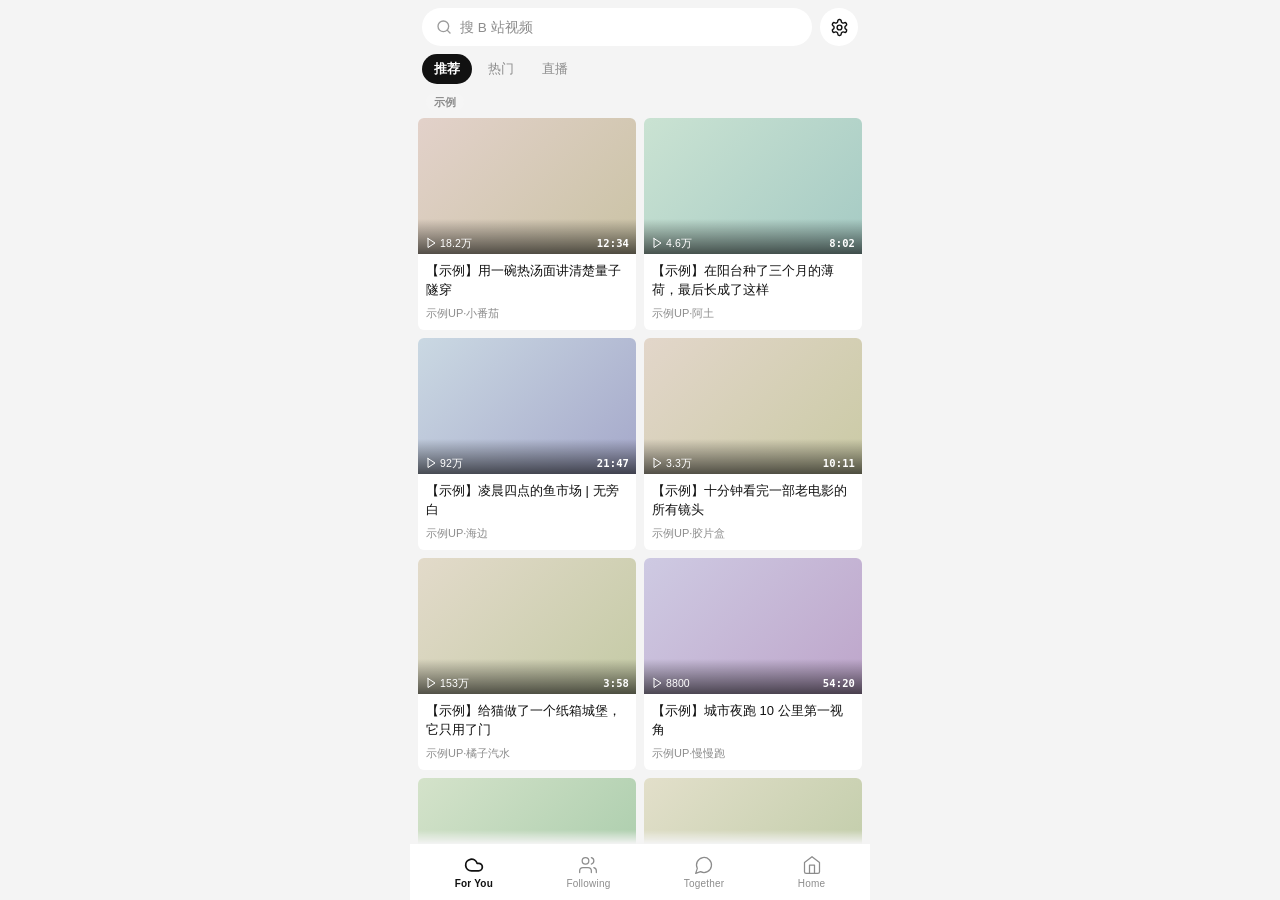
==== client/index.html @ cd06a429 "bilitube: watch Bilibili together with your AI A self-hosted Bilibili player, a browse page and an M" ====
<!DOCTYPE html>
<html lang="zh" data-ui="b">
<head>
<meta charset="UTF-8">
<meta name="viewport" content="width=device-width, initial-scale=1.0, viewport-fit=cover">
<meta name="apple-mobile-web-app-capable" content="yes">
<!-- 直连：B 站 CDN 看见外站 Referer 会拒（有的节点直接 403），<video> 又没有自己的 referrerpolicy 属性，
     所以整页不带 Referer。同源接口（api/）不看 Referer，不受影响。 -->
<meta name="referrer" content="no-referrer">
<title>bilitube</title>
<script>
/* 嵌入模式：宿主页面用 iframe 装这一页时带 ?embed=1（或 #embed）。和 browse/ 一样，只在确实装在 iframe 里时才认——
   直接在浏览器里打开带 embed=1 的地址就是普通版（窄版没有返回钮，单独打开会走不出去）。
   旗标只在开页时认一次，钉在 <html data-embed>；之后 open() 改 hash 也不会把它冲掉。 */
(function () {
  try {
    if ((/[?&]embed=1(&|$)/.test(location.search) || location.hash === "#embed") && window.parent !== window) document.documentElement.dataset.embed = "1";
  } catch (e) {}
})();
</script>
<script>
/* 开页前的分流和日夜。
   · 没带片子（没有 ?film= 也没有 #片名）：这页没东西可放，直接换到逛片页 browse/（嵌入时换到 browse/?embed=1）。
   · 从 browse/ 点进来的：把来处记进 sessionStorage，返回钮回到那一页。嵌入时不看 referrer，返回走 browse/ 自己记的页名。
   · 日夜：bilitube_theme（在哪页点过都算）> 系统深浅色，挂在 <html data-ui-theme>。 */
(function () {
  var d = document.documentElement;
  var q = null, ref = "";
  try { q = new URLSearchParams(location.search); } catch (e) { return; }
  var hasFilm = !!q.get("film") || (location.hash.length > 1 && location.hash !== "#embed");
  if (!hasFilm) {
    d.dataset.leaving = "1";
    location.replace("browse/" + (d.dataset.embed === "1" ? "?embed=1" : ""));
    return;
  }
  if (d.dataset.embed !== "1") {
    try { var r = new URL(document.referrer); if (r.origin === location.origin && r.pathname.indexOf(location.pathname.replace(/[^\/]*$/, "") + "browse/") === 0) ref = r.href; } catch (e) {}
  }
  try { if (ref) sessionStorage.setItem("bilitube_ui_back", ref); } catch (e) {}
  var t = null;
  try { t = localStorage.getItem("bilitube_theme"); } catch (e) {}
  if (t !== "dark" && t !== "light") t = (window.matchMedia && matchMedia("(prefers-color-scheme: dark)").matches) ? "dark" : "light";
  d.dataset.uiTheme = t;
})();
</script>
<script>
/* 嵌入模式的配色，两个方向（独立打开时不跑）：
   · 往外：bilitube:skin 报这一刻在用的几样颜色（宿主拿去给装这一页的外框上色）；宿主发 bilitube:skin? 就再报一次。
   · 往里：宿主发 bilitube:theme {vars} 递它自己的颜色，这里挂成 <html> 上的 --host-*，并标 data-skin-from="host"，
     样式表「宿主递来的配色」那段把它们映射到页内变量；不带 vars 的 bilitube:theme 等于收回，换回自己的皮。
   两个方向用同一组名字：panel 面板 / bg 底 / tile 色块 / tile2 深一档色块 / ink 主字 / ink2 次字 / ink3 小字 /
   accent 强调 / accent2 强调字 / onAccent 强调块上的字 / line 分隔 / radius 圆角 / dark 是否夜间。
   名字和 browse/ 报的那份对齐，宿主不用分是哪一页。 */
(function () {
  var d = document.documentElement;
  if (d.dataset.embed !== "1" || window.parent === window) return;
  var KEYS = ["panel", "bg", "tile", "tile2", "ink", "ink2", "ink3", "accent", "accent2", "onAccent", "line", "radius"];
  var cssName = function (k) { return "--host-" + k.replace(/[A-Z]/g, function (c) { return "-" + c.toLowerCase(); }); };
  var OUT = { panel: "--paper", bg: "--seam", tile: "--milk", tile2: "--milk-strong", ink: "--ink", ink2: "--ink-soft", ink3: "--muted",
              accent: "--btn", accent2: "--ink", onAccent: "--btn-ink", line: "--line" };
  function tell() {
    try {
      var cs = getComputedStyle(d), v = {};
      for (var k in OUT) v[k] = cs.getPropertyValue(OUT[k]).trim();
      v.radius = "14px";
      v.dark = d.dataset.skinFrom === "host" ? d.dataset.hostTone === "dark" : d.dataset.uiTheme === "dark";
      window.parent.postMessage({ type: "bilitube:skin", from: d.dataset.skinFrom || "own", vars: v }, location.origin);
    } catch (e) {}
  }
  var raf = 0;
  function tellSoon() { cancelAnimationFrame(raf); raf = requestAnimationFrame(tell); }
  function applyHost(m) {
    var v = m.vars || {};
    KEYS.forEach(function (k) { if (v[k]) d.style.setProperty(cssName(k), String(v[k])); else d.style.removeProperty(cssName(k)); });
    d.dataset.skinFrom = "host"; d.dataset.hostTone = v.dark ? "dark" : "light";
    d.style.colorScheme = v.dark ? "dark" : "light";
  }
  function dropHost() {
    KEYS.forEach(function (k) { d.style.removeProperty(cssName(k)); });
    delete d.dataset.skinFrom; delete d.dataset.hostTone; d.style.colorScheme = "";
  }
  // 宿主把上一次递进来的那份记在 sessionStorage（同源同标签页共用），首帧就挂上，免得先闪一下自己的皮
  try { var last = JSON.parse(sessionStorage.getItem("bilitube_host_theme") || "null"); if (last && last.vars) applyHost(last); } catch (e) {}
  window.addEventListener("message", function (ev) {
    if (ev.origin !== location.origin || ev.source !== window.parent) return;
    var m = ev.data || {};
    if (m.type === "bilitube:theme") { if (m.vars) applyHost(m); else dropHost(); tellSoon(); }
    else if (m.type === "bilitube:skin?") tellSoon();
  });
  new MutationObserver(tellSoon).observe(d, { attributes: true, attributeFilter: ["data-ui-theme"] });
  document.addEventListener("DOMContentLoaded", tellSoon);
  window.addEventListener("load", tellSoon);
})();
</script>
<style>
/* 样式分两层：
   ① 这一段是骨架——各个部件的排布、尺寸，以及画面上那几层（弹幕设置、稍后再看、小签）的默认样子；
   ② 后面 html[data-ui="b"] 那一大段是外观——颜色、字、白块、抽屉。颜色变量全在那一段里定义，日夜看 data-ui-theme。
   <html> 上的 data-ui="b" 是写死的，只是给第二层的选择器当前缀用。 */
* { box-sizing: border-box; margin: 0; padding: 0; -webkit-tap-highlight-color: transparent; }
html, body { min-height: 100%; }
body { font-family: system-ui, sans-serif; line-height: 1.6; font-size: 15px; }
.wrap { max-width: 780px; margin: 0 auto; padding: max(16px, env(safe-area-inset-top)) 16px 24px; }
.spacer { flex: 1; }
[hidden] { display: none !important; }

/* ── 发弹幕那一行（私人弹幕）：贴在画面底下 ── */
.say { display: flex; align-items: center; gap: 8px; margin-top: 8px; }
.say input {
  flex: 1; min-width: 0; min-height: 36px; padding: 0 12px; font: inherit; font-size: 14px;
  border: 1px solid var(--border-soft); border-radius: 11px; background: var(--card); color: var(--text);
}
.say button {
  flex: none; width: 36px; height: 36px; display: flex; align-items: center; justify-content: center;
  padding: 0; border: 0; border-radius: 999px; background: var(--accent-deep); color: #fff; cursor: pointer;
  transition: transform .14s cubic-bezier(.23,1,.32,1), opacity .16s ease;
}
.say button:active { transform: scale(.94); }
.say button:disabled { opacity: .45; cursor: default; }
.say svg { width: 16px; height: 16px; }
@media (pointer: coarse) { .say input { font-size: 16px; } }   /* iOS 小于 16px 会自己放大页面 */

/* ── 画面 ── */
.stage { position: relative; border-radius: 16px; overflow: hidden; background: var(--screen); box-shadow: 0 10px 28px var(--shadow); }
video { display: block; width: 100%; max-height: 62vh; background: var(--screen); }
/* AI 这会儿也开着这一幕时，右上角亮一会儿 */
.badge {
  position: absolute; top: 10px; right: 48px; display: none; align-items: center; gap: 6px;
  padding: 6px 11px; border-radius: 999px; font-size: 12.5px; font-weight: 600;
  background: rgba(28,20,30,.72); color: #f0e6f5; border: 1px solid rgba(175,155,212,.5);
  -webkit-backdrop-filter: blur(6px); backdrop-filter: blur(6px);
}
.badge[data-on="1"] { display: flex; animation: pop .3s ease; }
@keyframes pop { from { opacity: 0; transform: translateY(-4px); } to { opacity: 1; transform: none; } }
/* 放不了的时候（格式不支持、B 站不给放）画面那块换成一段说明 */
.mkv { padding: 16px; color: #e8dbe6; font-size: 13.5px; line-height: 1.7; }
.mkv code { display: block; margin-top: 8px; background: #ffffff14; border-radius: 8px; padding: 8px 10px; font-size: 11.5px; word-break: break-all; }

/* ── 弹幕画布（B 站弹幕和两个人的弹幕画在同一块上）── */
#dm { position: absolute; inset: 0; width: 100%; height: 100%; pointer-events: none; }
.dm-toggle { display: inline-flex; align-items: center; gap: 6px; cursor: pointer; user-select: none; }
.dm-toggle input { width: 16px; height: 16px; accent-color: var(--accent-deep); }

/* ── 稍后再看（B 站账号那份）：换片不退出 ── */
.pl {
  position: absolute; top: 8px; left: 8px; right: 8px; z-index: 6;
  max-height: calc(100% - 16px); display: flex; flex-direction: column;
  background: rgba(28,20,30,.93); color: #f0e6f5; border: 1px solid rgba(255,255,255,.18);
  border-radius: 12px; box-shadow: 0 10px 28px rgba(0,0,0,.4);
  -webkit-backdrop-filter: blur(8px); backdrop-filter: blur(8px);
}
.pl[hidden] { display: none !important; }
.pl-list { flex: 1 1 auto; min-height: 0; overflow-y: auto; overscroll-behavior: contain; padding: 0 6px 6px; }
.pl-row .cv { position: relative; overflow: hidden; }
.pl-row .cv img { position: absolute; inset: 0; width: 100%; height: 100%; object-fit: cover; }
.pl-sec { padding: 10px 8px 4px; font-size: 11px; opacity: .6; letter-spacing: .04em; }   /* 稍后再看底下那一小段「本地片」 */
.pl-row {
  display: flex; align-items: center; gap: 9px; padding: 5px 6px; border-radius: 9px; cursor: pointer;
  -webkit-user-select: none; user-select: none; transition: background-color .16s ease, transform .14s cubic-bezier(.23,1,.32,1);
}
.pl-row:active { transform: scale(.985); }
.pl-row[data-on="1"] { background: rgba(255,255,255,.12); }
.pl-row .cv { flex: none; width: 56px; aspect-ratio: 16/9; border-radius: 6px; background: rgba(255,255,255,.08) center/cover no-repeat; }
.pl-row .tx { flex: 1; min-width: 0; }
.pl-row .t { font-size: 12.5px; font-weight: 600; line-height: 1.3; overflow: hidden; text-overflow: ellipsis; white-space: nowrap; }
.pl-row .m { margin-top: 2px; font-size: 11px; opacity: .6; display: flex; gap: 7px; }
.pl-row .m span { overflow: hidden; text-overflow: ellipsis; white-space: nowrap; }
.pl-row .x { flex: none; width: 26px; height: 26px; display: flex; align-items: center; justify-content: center;
  padding: 0; border: 0; border-radius: 999px; background: transparent; color: inherit; opacity: .6; cursor: pointer; }
.pl-row .x svg { width: 14px; height: 14px; }
.pl-note { flex: none; padding: 4px 12px 10px; font-size: 11.5px; opacity: .7; }
.pl-note[hidden] { display: none !important; }
@media (hover: hover) and (pointer: fine) {
  .pl-row:hover { background: rgba(255,255,255,.1); }
  .pl-row .x:hover { opacity: 1; }
}

/* ── 弹幕设置 ── */
.dm-panel {
  position: absolute; top: 46px; right: 8px; z-index: 5; width: min(310px, calc(100% - 16px));
  max-height: calc(100% - 54px); overflow: auto; -webkit-overflow-scrolling: touch;
  background: rgba(28,20,30,.93); color: #f0e6f5; border: 1px solid rgba(255,255,255,.18); border-radius: 12px;
  padding: 8px 12px 10px; font-size: 12.5px; line-height: 1.5; box-shadow: 0 10px 28px rgba(0,0,0,.4);
  -webkit-backdrop-filter: blur(8px); backdrop-filter: blur(8px);
}
.dm-row { display: flex; align-items: center; gap: 8px; min-height: 28px; }
.dm-row .k { flex: none; width: 62px; color: #cbbfd6; font-size: 12px; }
.dm-row input[type="range"] { flex: 1; min-width: 0; accent-color: var(--accent-deep); }
.dm-row .val { flex: none; width: 40px; text-align: right; font-variant-numeric: tabular-nums; color: #cbbfd6; font-size: 11.5px; }
.dm-row .dm-toggle { color: inherit; font-size: 12.5px; }
.dm-seg { display: flex; gap: 4px; flex: 1; }
.dm-seg button { flex: 1; border: 1px solid rgba(255,255,255,.22); background: transparent; color: inherit; border-radius: 6px; font: inherit; font-size: 11.5px; padding: 3px 0; cursor: pointer; }
.dm-seg button[data-on="1"] { background: var(--accent-deep); border-color: transparent; color: #fff; }
.dm-checks { display: flex; flex-wrap: wrap; gap: 4px 10px; flex: 1; }
.dm-checks label { display: inline-flex; align-items: center; gap: 4px; cursor: pointer; }
.dm-checks input, .dm-row .dm-toggle input { accent-color: var(--accent-deep); width: 15px; height: 15px; }
.dm-panel textarea {
  flex: 1; min-width: 0; min-height: 40px; border-radius: 8px; border: 1px solid rgba(255,255,255,.22);
  background: rgba(255,255,255,.06); color: inherit; font: inherit; font-size: 12px; padding: 5px 7px; resize: vertical;
}
.dm-foot { display: flex; justify-content: space-between; align-items: center; margin-top: 6px; color: #cbbfd6; font-size: 11.5px; }
.dm-foot button { border: 0; background: none; color: #f2b8cf; font: inherit; font-size: 12px; cursor: pointer; padding: 0; }
/* 两个人的弹幕飘完，右下角留 3 秒「最近一条」小签（很淡，不挡操作） */
.dm-last {
  position: absolute; right: 10px; bottom: 52px; z-index: 3; max-width: min(62%, 320px);
  padding: 3px 10px; border-radius: 999px; background: rgba(28,20,30,.42); color: rgba(240,230,245,.78);
  font-size: 12px; line-height: 1.5; white-space: nowrap; overflow: hidden; text-overflow: ellipsis;
  pointer-events: none; opacity: 0; transform: translateY(4px);
  transition: opacity .35s ease, transform .35s cubic-bezier(.23,1,.32,1);
}
.dm-last[data-on="1"] { opacity: 1; transform: none; }
@media (prefers-reduced-motion: reduce) { .dm-last { transition: opacity .2s linear; transform: none; } }

/* ── 评论区（只读）── */
.cmt { margin-top: 14px; border: 1px solid var(--border-soft); border-radius: 14px; background: var(--card); overflow: hidden; }
.cmt-head {
  display: flex; align-items: center; gap: 8px; width: 100%; padding: 11px 13px; border: 0;
  background: none; font: inherit; font-size: 13.5px; font-weight: 600; color: inherit; cursor: pointer; text-align: left;
}
.cmt-head .n { font-weight: 400; font-size: 12px; color: var(--faint); }
.cmt-head .caret { margin-left: auto; color: var(--faint); transition: transform .18s ease; }
.cmt[data-open="1"] .cmt-head .caret { transform: rotate(90deg); }
.cmt-body { padding: 0 13px 12px; display: flex; flex-direction: column; gap: 10px; }
.c1 { border-top: 1px solid var(--border-soft); padding-top: 10px; }
.c1:first-child { border-top: 0; padding-top: 0; }
.c1 .who { font-size: 12px; color: var(--accent-deep); font-weight: 600; }
.c1 .like { display: inline-flex; align-items: center; gap: 3px; margin-left: 7px; font-size: 11.5px;
  color: var(--faint); font-variant-numeric: tabular-nums; }
.c1 .like svg { width: 14px; height: 14px; opacity: .7; }
.c1 .tx { margin-top: 3px; font-size: 13.5px; line-height: 1.6; word-break: break-word; white-space: pre-wrap; }
.c1 .tx.clip { display: -webkit-box; -webkit-line-clamp: 3; -webkit-box-orient: vertical; overflow: hidden; }
.c1 .more { margin-top: 3px; border: 0; background: none; padding: 0; color: var(--accent-deep); font: inherit; font-size: 12px; cursor: pointer; }
.c2 { margin-top: 6px; padding: 6px 9px; border-radius: 9px; background: var(--border-soft); font-size: 12.5px; line-height: 1.55; }
.c2 b { color: var(--muted); font-weight: 600; }

/* ── 提示条 ── */
.toast {
  position: fixed; left: 50%; bottom: calc(78px + env(safe-area-inset-bottom, 0px)); transform: translateX(-50%);
  background: rgba(76,43,60,.94); color: #fff; padding: 9px 16px; border-radius: 999px; font-size: 13px;
  opacity: 0; pointer-events: none; transition: opacity .2s ease; z-index: 950;
}
.toast[data-on="1"] { opacity: 1; }

/* ── 续播：「上次看到 x:xx，续播？」一行小字＋两个字按钮 ── */
.resume { display: none; align-items: center; }
.resume[data-on="1"] { display: flex; }
.resume .t { white-space: nowrap; }
.resume button { border: 0; font: inherit; cursor: pointer; white-space: nowrap; }

/* ── 直播 ── */
.live-stage video { aspect-ratio: 16 / 9; object-fit: contain; }
.live-state {
  position: absolute; left: 50%; top: 50%; transform: translate(-50%, -50%); z-index: 3; max-width: calc(100% - 24px);
  padding: 7px 14px; border-radius: 999px; background: rgba(28,20,30,.72); color: #f0e6f5; font-size: 12.5px;
  pointer-events: none; white-space: nowrap; overflow: hidden; text-overflow: ellipsis;
  -webkit-backdrop-filter: blur(6px); backdrop-filter: blur(6px);
}
.live-meta { display: flex; align-items: center; gap: 10px; margin-top: 10px; }
.live-meta .fa { flex: none; width: 38px; height: 38px; border-radius: 999px; background: var(--border-soft) center/cover no-repeat; }
.live-meta .tx { flex: 1; min-width: 0; }
.live-meta .t { font-size: 15px; font-weight: 700; line-height: 1.35; word-break: break-word; }
.live-meta .m { margin-top: 1px; font-size: 12px; color: var(--faint); }
/* 「● 直播 · 已看 m:ss」那行（原生控件的 当前/总长 在直播里不准，见 liveClockSync） */
.live-meta .live-clock { color: var(--accent-deep); font-variant-numeric: tabular-nums; }
.live-meta .live-clock[hidden] { display: none; }
/* Chrome 原生控件右边那截「/ 0:56」是 seekable 末尾（直播活边，一直在长），直播里没意义，收掉；左边当前时间留着 */
#lv::-webkit-media-controls-time-remaining-display { display: none; }
/* 两个人在直播里的弹幕：画面垂直中线上一条慢道，和点播那条同色同样子，用 DOM 画 */
.live-dm { position: absolute; inset: 0; z-index: 2; pointer-events: none; overflow: hidden; }
.live-dm-pill { position: absolute; left: 100%; top: 50%; margin-top: -1em; white-space: nowrap; font-weight: 600; line-height: 1;
  padding: 6px 13px; border: 1px solid transparent; border-radius: 999px; will-change: transform;
  text-shadow: -1px 0 rgba(34,20,38,.9), 1px 0 rgba(34,20,38,.9), 0 -1px rgba(34,20,38,.9), 0 1px rgba(34,20,38,.9); }

/* ── 嵌入模式（?embed=1，装在宿主页面的 iframe 里）：骨架上的几处收紧 ── */
html[data-embed], html[data-embed] body { min-height: 0; }   /* 不许撑满：高度要能跟着内容缩回去（bilitube:size 量的是 .wrap） */
html[data-embed] .dm-row { min-height: 26px; }
html[data-embed] .mkv { font-size: 12.5px; }
html[data-embed] #live .say { border-top: 1px solid var(--border-soft); }
html[data-embed] .live-stage video { max-height: none; }
html[data-embed] .live-meta { margin: 0; padding: 6px 10px; gap: 8px; }
html[data-embed] .live-meta .fa { width: 28px; height: 28px; }
html[data-embed] .live-meta .t { font-size: 13px; white-space: nowrap; overflow: hidden; text-overflow: ellipsis; }
html[data-embed] .live-meta .m { font-size: 11px; }

/* ══════════════════════════════════════════════════════════════
   外观（颜色、字、白块、抽屉）。
   颜色：黑白一套日夜，变量名和 browse/skins.css 同名（--ink / --paper / --seam / --milk / --btn …），日夜看 data-ui-theme。
   版式：灰缝 --seam 打底、内容落在白块上；不画线不画框、无玻璃无阴影；顶栏两颗圆钮，和 browse/ 一个样子。
   动效：一组 --ease-* / --t-* / --stagger，逐行进场（.b-in）；减少动态时全归零。
   骨架那一层里还读 --text / --card / --accent… 这些名字，下面整组改指这套黑白，那些规则不用逐条改。
   ══════════════════════════════════════════════════════════════ */
.b-top, .b-meta, .b-blk, .b-empty { display: none; }
html[data-ui="b"] {
  --ink: #111111; --ink-soft: #4a4a4a; --muted: #8c8c8c; --faint: #c9c9c9;
  --btn: #111111; --btn-ink: #ffffff;
  --paper: #ffffff; --seam: #f4f4f4; --milk: #f5f5f5; --line: #e8e8e8; --hairline: #ececec;
  --pop-rgb: 17, 17, 17;
  --font-ui: -apple-system, BlinkMacSystemFont, "SF Pro Rounded", "PingFang SC", "Microsoft YaHei", sans-serif;
  --font-mono: "SF Mono", "Fira Code", "Cascadia Code", monospace;
  --r-full: 999px;
  --ease-out: cubic-bezier(.16, 1, .3, 1); --ease-in-out: cubic-bezier(.87, 0, .13, 1);
  --ease-spring: cubic-bezier(.22, 1.12, .44, 1); --ease-press: cubic-bezier(.4, 0, .2, 1);
  --t-press: .12s; --t-fast: .3s; --t-base: .55s; --t-slow: .9s; --stagger: 42ms;
  /* 骨架那层读的名字 → 黑白这套 */
  --text: var(--ink); --card: var(--milk); --border: var(--line); --border-soft: var(--hairline);
  --accent: var(--ink); --accent-deep: var(--ink); --human: var(--ink); --companion: var(--ink-soft);
  --bg: var(--paper); --screen: #000; --shadow: transparent;
  --b-top: calc(54px + env(safe-area-inset-top, 0px));
  color-scheme: light;
}
html[data-ui="b"][data-ui-theme="dark"] {
  --ink: #f2f2f2; --ink-soft: #b4b4b4; --muted: #7d7d7d; --faint: #3c3c3c;
  --btn: #f2f2f2; --btn-ink: #0a0a0a;
  --paper: #141414; --seam: #000000; --milk: #222222; --line: #262626; --hairline: #1f1f1f;
  --pop-rgb: 242, 242, 242;
  color-scheme: dark;
}
@media (prefers-reduced-motion: reduce) {
  html[data-ui="b"] { --t-press: 0s; --t-fast: 0s; --t-base: 0s; --t-slow: 0s; --stagger: 0ms; }
}
html[data-ui="b"] body {
  background: var(--seam); color: var(--ink);
  font-family: var(--font-ui); font-weight: 500; line-height: 1.5;
  -webkit-font-smoothing: antialiased;
}
html[data-ui="b"] .wrap { max-width: 560px; padding: env(safe-area-inset-top, 0px) 0 calc(24px + env(safe-area-inset-bottom, 0px)); }   /* 顶上不留黑条：画面顶到头，返回和设置两颗钮浮在画面角上 */
html[data-ui="b"] #parts { display: none !important; }   /* 选集的空壳：下拉在抽屉里，这里不占地方 */
html[data-ui="b"] button:focus-visible, html[data-ui="b"] input:focus-visible, html[data-ui="b"] select:focus-visible {
  outline: 2px solid color-mix(in srgb, var(--ink) 55%, transparent); outline-offset: 2px;
}

/* 顶栏：左返回、右设置 */
html[data-ui="b"] .b-top {
  position: fixed; top: 0; left: 0; right: 0; z-index: 940; max-width: 560px; margin: 0 auto;
  display: flex; align-items: center; justify-content: space-between; gap: 8px;
  padding: calc(8px + env(safe-area-inset-top, 0px)) 10px 8px; background: transparent; pointer-events: none;
}
.b-top-btn {
  width: 34px; height: 34px; flex-shrink: 0; padding: 0; cursor: pointer; pointer-events: auto;
  background: rgba(0, 0, 0, .38); -webkit-backdrop-filter: blur(8px); backdrop-filter: blur(8px);
  border: 0; border-radius: var(--r-full); color: #fff;
  display: flex; align-items: center; justify-content: center;
  transition: transform var(--t-base) var(--ease-spring), background var(--t-fast) var(--ease-out);
}
.b-top-btn:active { transform: scale(0.9); }
.b-top-btn svg { width: 20px; height: 20px; }

/* 画面：黑底铺满、不圆角不投影；画面上只剩播放器自己的控件 */
html[data-ui="b"] #player .stage, html[data-ui="b"] #live .stage { border-radius: 0; box-shadow: none; background: #000; }
html[data-ui="b"] #v, html[data-ui="b"] #lv { max-height: none; aspect-ratio: 16 / 9; object-fit: contain; background: #000; }
html[data-ui="b"] #badge {
  top: 10px; right: 10px; padding: 4px 10px; font-size: 12px; font-weight: 500;
  background: rgba(0, 0, 0, .55); color: #fff; border: 0; -webkit-backdrop-filter: none; backdrop-filter: none;
}
html[data-ui="b"] #liveState { background: rgba(0, 0, 0, .6); color: #fff; -webkit-backdrop-filter: none; backdrop-filter: none; }
html[data-ui="b"] #mkvTip { color: #ddd; }

/* 标题＋一行小字＋续播一行＋发弹幕那一行：一整块白 */
html[data-ui="b"] #title {
  background: var(--paper); margin: 0 !important; padding: 12px 16px 2px;
  font-size: 16px !important; font-weight: 600 !important; line-height: 1.45; color: var(--ink); word-break: break-word;
}
html[data-ui="b"] .b-meta { display: block; background: var(--paper); padding: 2px 16px 10px; font-size: 12px; color: var(--muted); min-height: 30px; }
/* 「上次看到 x:xx，续播？」：不浮、不上色 */
html[data-ui="b"] #resumeAsk { padding: 0 16px 10px; gap: 14px; background: var(--paper); font-size: 12.5px; color: var(--muted); }
html[data-ui="b"] #resumeAsk[data-on="1"] { animation: b-fade var(--t-fast) var(--ease-out); }
html[data-ui="b"] #resumeAsk button { background: none; padding: 2px 0; font-size: 12.5px; }
html[data-ui="b"] #resumeAsk .go { color: var(--ink); font-weight: 600; }
html[data-ui="b"] #resumeAsk .no { color: var(--muted); }
html[data-ui="b"] #sayBar, html[data-ui="b"] #liveSayBar { margin: 0; padding: 2px 16px 12px; gap: 8px; background: var(--paper); }
html[data-ui="b"] #sayText, html[data-ui="b"] #liveSayText {
  min-height: 38px; padding: 0 16px; border: 0; border-radius: var(--r-full);
  background: var(--milk); color: var(--ink); font-family: var(--font-ui); font-size: 14px;
}
html[data-ui="b"] #sayText::placeholder, html[data-ui="b"] #liveSayText::placeholder { color: var(--muted); }
@media (max-width: 759px), (pointer: coarse) { html[data-ui="b"] #sayText, html[data-ui="b"] #liveSayText { font-size: 16px; } }
html[data-ui="b"] #sayBtn, html[data-ui="b"] #liveSayBtn { width: 38px; height: 38px; background: var(--btn); color: var(--btn-ink); box-shadow: none; }

/* 直播：标题那块同样一整块白 */
html[data-ui="b"] #live .live-meta { margin: 0; padding: 12px 16px 10px; gap: 10px; flex-wrap: nowrap; background: var(--paper); }
html[data-ui="b"] #live .live-meta .fa { background-color: var(--milk); }
html[data-ui="b"] #live .live-meta .tx { flex: 1 1 auto; }
html[data-ui="b"] #live .live-meta .t { font-size: 16px; font-weight: 600; color: var(--ink); }
html[data-ui="b"] #live .live-meta .m, html[data-ui="b"] #live .live-meta .live-clock { color: var(--muted); }

/* 白块：我们的弹幕、简介 */
html[data-ui="b"] .b-blk { display: block; background: var(--paper); padding: 12px 16px 14px; margin-top: 8px; }
.b-hd { display: flex; align-items: center; gap: 8px; margin-bottom: 10px; font-size: 15px; font-weight: 600; color: var(--ink); }
/* 时间钮＋那句话（和 browse/「一起聊过的片」同一种样子） */
.b-lines { display: flex; flex-direction: column; gap: 6px; }
.b-ln { display: flex; gap: 8px; align-items: baseline; }
.b-ts {
  flex: 0 0 auto; min-width: 50px; text-align: center; font: 600 11px/1 var(--font-mono); color: var(--ink);
  background: var(--milk); border-radius: var(--r-full); padding: 4px 7px; border: 0; cursor: pointer;
  transition: transform var(--t-base) var(--ease-spring);
}
.b-ts:active { transform: scale(0.94); }
.b-ts.same { visibility: hidden; }
.b-ts.clock { cursor: default; font-weight: 500; color: var(--muted); background: none; padding-left: 0; padding-right: 0; min-width: 40px; text-align: left; }
.b-ln .tx { font-size: 13.5px; line-height: 1.6; color: var(--ink); word-break: break-word; }
.b-ln.ai .tx { color: var(--ink-soft); }
.b-ln.ai .who { font-size: 11px; font-weight: 600; color: var(--muted); margin-right: 6px; }
.b-desc-tx { font-size: 13px; line-height: 1.65; color: var(--ink-soft); white-space: pre-wrap; word-break: break-word; }

/* 评论区：默认展开，头一行只是标题；先 5 条，底下「更多」 */
html[data-ui="b"] #cmt {
  margin-top: 8px; border: 0; border-radius: 0; background: var(--paper);
  box-shadow: none; -webkit-backdrop-filter: none; backdrop-filter: none;
}
html[data-ui="b"] #cmtHead { padding: 12px 16px 10px; font-size: 15px; font-weight: 600; color: var(--ink); pointer-events: none; }
html[data-ui="b"] #cmtHead .n { font-size: 12px; font-weight: 500; color: var(--muted); }
html[data-ui="b"] #cmtHead .caret { display: none; }
html[data-ui="b"] #cmtBody { padding: 0 16px 6px; gap: 14px; }
html[data-ui="b"] #cmt .c1 { border-top: 0; padding-top: 0; }
html[data-ui="b"] #cmt .c1[data-fold] { display: none; }
html[data-ui="b"] #cmt .who { color: var(--muted); font-weight: 500; }
html[data-ui="b"] #cmt .like { color: var(--faint); }
html[data-ui="b"] #cmt .tx { color: var(--ink); }
html[data-ui="b"] #cmt .more { color: var(--muted); }
html[data-ui="b"] #cmt .c2 { background: var(--milk); border: 0; border-radius: 6px; }
html[data-ui="b"] #cmt .c2 b { color: var(--muted); }
.b-more { align-self: center; margin: 2px 0 6px; padding: 6px 16px; border: 0; border-radius: var(--r-full); background: none; color: var(--muted); font: inherit; font-size: 12.5px; cursor: pointer; }
.b-dm-fold { display: block; margin: 6px auto -6px; }
.b-dm-fold[hidden] { display: none; }

/* 片子没打开时的一行说明（找不到这间直播 / 这部没接上）＋返回 */
html[data-ui="b"] .b-empty:not([hidden]) { display: flex; flex-direction: column; align-items: center; gap: 12px; padding: 60px 24px; color: var(--muted); font-size: 13.5px; text-align: center; }
.b-empty button { border: 0; border-radius: var(--r-full); padding: 7px 18px; background: var(--paper); color: var(--ink); font: inherit; font-size: 13px; cursor: pointer; }

/* 提示条：贴底，盖在抽屉上面 */
html[data-ui="b"] .toast { bottom: calc(24px + env(safe-area-inset-bottom, 0px)); background: var(--ink); color: var(--paper); font-family: var(--font-ui); z-index: 980; }

/* ── 抽屉：顶栏右边那颗钮从底下拉起来，纸色实底；按住把手往下拖能关 ── */
.b-mask { position: fixed; inset: 0; z-index: 970; background: rgba(0, 0, 0, 0); display: flex; align-items: flex-end; justify-content: center; transition: background var(--t-fast) var(--ease-out); }
.b-mask[hidden] { display: none; }
.b-mask.show { background: rgba(0, 0, 0, 0.18); }
.b-sheet {
  width: 100%; max-width: 560px; max-height: calc(100% - var(--b-top));   /* 顶栏那一截永远露着，点它就收 */
  overflow-y: auto; overscroll-behavior: contain; padding: 8px 10px calc(env(safe-area-inset-bottom, 0px) + 12px);
  border-radius: 26px 26px 0 0; background: var(--paper); color: var(--ink); font-family: var(--font-ui);
  transform: translateY(100%); transition: transform .32s cubic-bezier(.2, .9, .3, 1.05); touch-action: pan-y;
}
.b-mask.show .b-sheet { transform: none; }
.b-grip { width: 36px; height: 4px; border-radius: 2px; background: rgba(var(--pop-rgb), 0.25); margin: 2px auto 10px; }
.b-grip, .b-head { cursor: grab; }
.b-head { display: flex; align-items: center; gap: 12px; padding: 4px 8px 12px; }
.b-cover { width: 64px; height: 40px; border-radius: 8px; flex-shrink: 0; background: var(--milk) center / cover no-repeat; }
.b-cover.round { width: 40px; border-radius: 50%; }
.b-info { min-width: 0; }
.b-name { font-size: 15px; font-weight: 700; color: var(--ink); white-space: nowrap; overflow: hidden; text-overflow: ellipsis; }
.b-artist { font-size: 12px; color: var(--ink-soft); margin-top: 2px; white-space: nowrap; overflow: hidden; text-overflow: ellipsis; }
.b-artist:empty { display: none; }
.b-big { display: grid; grid-template-columns: repeat(3, 1fr); gap: 8px; padding: 2px 4px 10px; }
.b-bigbtn {
  display: flex; flex-direction: column; align-items: center; gap: 7px; padding: 12px 6px 10px;
  font: inherit; font-size: 12px; font-weight: 600; color: var(--ink); background: var(--milk); border: 0; border-radius: 16px;
  cursor: pointer; transition: transform var(--t-base) var(--ease-spring);
}
.b-bigbtn svg { width: 22px; height: 22px; color: var(--ink); }
.b-bigbtn:active { transform: scale(0.96); }
.b-bigbtn[disabled] { opacity: .5; }
.b-sep { height: 1px; background: rgba(var(--pop-rgb), 0.1); margin: 4px 10px 6px; }
.b-row {
  width: 100%; display: flex; align-items: center; gap: 14px; padding: 13px 14px;
  font: inherit; font-size: 14.5px; font-weight: 600; color: var(--ink); background: transparent; border: 0; border-radius: 16px; text-align: left; cursor: pointer;
}
.b-row svg { width: 20px; height: 20px; color: var(--ink); flex-shrink: 0; }
.b-row:active { background: var(--milk); }
.b-row[hidden] { display: none; }
.b-row > span { flex: 1; min-width: 0; }
.b-row svg.chev { width: 16px; height: 16px; color: var(--muted); transition: transform var(--t-fast) var(--ease-out); }
.b-row[aria-expanded="true"] svg.chev { transform: rotate(90deg); }
.b-opt { cursor: default; }
.b-opt:active { background: transparent; }
.b-row .v { flex: 0 0 auto; font-size: 12px; font-weight: 500; color: var(--muted); }
.b-seg { display: flex; gap: 2px; padding: 2px; border-radius: var(--r-full); background: rgba(var(--pop-rgb), 0.08); flex-shrink: 0; }
.b-seg button { font: inherit; font-size: 12px; font-weight: 600; color: var(--ink-soft); background: transparent; border: 0; border-radius: var(--r-full); padding: 5px 12px; cursor: pointer; }
.b-seg[data-seg="rate"] button { padding: 5px 8px; }
.b-seg button.on { background: var(--btn); color: var(--btn-ink); }
.b-sheet select {
  flex: 0 1 auto; min-width: 0; max-width: 58%; font: inherit; font-size: 12px; font-weight: 600; color: var(--ink);
  background: rgba(var(--pop-rgb), 0.08); border: 0; border-radius: var(--r-full); padding: 6px 12px; text-overflow: ellipsis;
}
@media (pointer: coarse) { .b-sheet select, .dm-panel textarea { font-size: 16px; } }   /* iOS 小于 16px 会自己放大页面（同 .say input） */
/* 抽屉里两段能展开的：稍后再看、弹幕设置（两块节点由 bInit 从画面里搬进来，这里去掉它们盖在画面上时的样子） */
html[data-ui="b"] #pl {
  position: static; max-height: none; margin: 0 4px 6px; background: transparent; color: var(--ink);
  border: 0; border-radius: 0; box-shadow: none; -webkit-backdrop-filter: none; backdrop-filter: none;
}
html[data-ui="b"] #pl .pl-head { display: none; }
html[data-ui="b"] #pl .pl-list { max-height: 46vh; padding: 0 0 4px; }
html[data-ui="b"] #pl .pl-row { padding: 6px 10px; border-radius: 12px; }
html[data-ui="b"] #pl .pl-row[data-on="1"] { background: var(--milk); }
html[data-ui="b"] #pl .pl-row .cv { width: 64px; background-color: var(--milk); }
html[data-ui="b"] #pl .pl-row .t { font-weight: 500; }
html[data-ui="b"] #pl .pl-row .m, html[data-ui="b"] #pl .pl-note { color: var(--muted); opacity: 1; }
html[data-ui="b"] #pl .pl-row .x { color: var(--muted); }
@media (hover: hover) and (pointer: fine) { html[data-ui="b"] #pl .pl-row:hover { background: var(--milk); } }
html[data-ui="b"] #dmPanel {
  position: static; width: auto; max-height: none; overflow: visible; margin: 0 4px 6px; padding: 2px 14px 8px;
  background: transparent; color: var(--ink); border: 0; border-radius: 0; box-shadow: none;
  -webkit-backdrop-filter: none; backdrop-filter: none; font-size: 13px;
}
html[data-ui="b"] #dmPanel .dm-row .k, html[data-ui="b"] #dmPanel .dm-row .val, html[data-ui="b"] #dmPanel .dm-foot { color: var(--muted); }
html[data-ui="b"] #dmPanel input { accent-color: var(--btn); }
html[data-ui="b"] #dmPanel .dm-seg button { border: 0; background: rgba(var(--pop-rgb), 0.08); color: var(--ink-soft); border-radius: var(--r-full); padding: 4px 0; }
html[data-ui="b"] #dmPanel .dm-seg button[data-on="1"] { background: var(--btn); color: var(--btn-ink); }
html[data-ui="b"] #dmPanel textarea { border: 0; background: var(--milk); color: var(--ink); }
html[data-ui="b"] #dmPanel .dm-foot button { color: var(--ink); }
@media (prefers-reduced-motion: reduce) { .b-sheet, .b-mask { transition: none; } }

/* 进场：新飘进来的那几条弹幕、展开的那一段、「更多」放出来的评论，逐行错开 */
@keyframes b-stagger-in { from { opacity: 0; transform: translate3d(0, 14px, 0); } to { opacity: 1; transform: none; } }
@keyframes b-fade { from { opacity: 0; } to { opacity: 1; } }
.b-in { animation: b-stagger-in var(--t-base) var(--ease-out) backwards; animation-delay: calc(min(var(--i, 0), 14) * var(--stagger)); }

/* ══════════════════════════════════════════════════════════════
   嵌入模式的窄版（?embed=1，装在宿主页面的 iframe 里）。
   窗口矮（手机上约 370×420 一块），先顾看片、再顾发弹幕：没有顶栏（返回、设置由宿主发 bilitube:cmd 来），
   画面钉在顶上，往下翻我们的弹幕、简介、评论时片子还在眼前；抽屉从窗口底下拉起来。
   配色：夜里照黑白；白天灰缝换成很浅的粉、字换浅灰、实心钮换粉。宿主递了自己的配色就用宿主的（最后一段）。
   ══════════════════════════════════════════════════════════════ */
html[data-embed][data-ui="b"] {
  --b-top: 0px;
  --ink: #57555a; --ink-soft: #6f6e71; --muted: #8c8b8e; --faint: #b0afb1;
  --btn: #d9a3bd; --btn-ink: #ffffff;
  --paper: #ffffff; --seam: #faeef5; --milk: #faeef5; --milk-strong: #f9dcec; --line: #f3e3ec; --hairline: #f6e9f0;
  --pop-rgb: 111, 110, 113;
}
html[data-embed][data-ui="b"][data-ui-theme="dark"] {
  --ink: #f2f2f2; --ink-soft: #b4b4b4; --muted: #7d7d7d; --faint: #3c3c3c;
  --btn: #f2f2f2; --btn-ink: #0a0a0a;
  --paper: #141414; --seam: #000000; --milk: #222222; --milk-strong: #262626; --line: #262626; --hairline: #1f1f1f;
  --pop-rgb: 242, 242, 242;
}
html[data-embed][data-ui="b"] .b-top { display: none; }
html[data-embed][data-ui="b"] .wrap { max-width: none; padding: 0 0 12px; }
html[data-embed][data-ui="b"] #player .stage, html[data-embed][data-ui="b"] #live .stage { position: sticky; top: 0; z-index: 5; }
/* 标题挪到宿主小窗头上（宿主照 bilitube:now 的 film 写），这里不占一行。从上到下：视频 → 续播一行 → 发弹幕 → 我们的弹幕（有才露）→ 一行折叠条。
   折叠条就是 #bDesc（脚本把标题、那行小字、评论区都搬进它里面），默认折着，点开依次是完整标题＋小字、简介、评论区。整页打开时照旧。 */
html[data-embed][data-ui="b"] #title { display: none !important; }
html[data-embed][data-ui="b"] #bDesc.open #title {
  display: block !important; margin: 0 0 2px !important; padding: 0; background: none;
  font-size: 14.5px !important; font-weight: 600 !important; line-height: 1.45; cursor: auto;
}
html[data-embed][data-ui="b"] #bDesc .b-meta { display: block; padding: 0 0 8px; min-height: 0; background: none; }
html[data-embed][data-ui="b"] #resumeAsk { padding: 8px 12px 0; }
html[data-embed][data-ui="b"] #bDesc > .b-hd { cursor: pointer; display: flex; align-items: center; gap: 6px; }
html[data-embed][data-ui="b"] #bDesc > .b-hd::after { content: "›"; margin-left: auto; color: var(--muted); font-weight: 400; transition: transform .18s; }
html[data-embed][data-ui="b"] #bDesc.open > .b-hd::after { transform: rotate(90deg); }
html[data-embed][data-ui="b"] #bDesc:not(.open) { padding-bottom: 10px; }
html[data-embed][data-ui="b"] #bDesc:not(.open) > .b-hd { margin-bottom: 0; }
html[data-embed][data-ui="b"] #bDesc:not(.open) > :not(.b-hd) { display: none !important; }
html[data-embed][data-ui="b"] #bDesc #cmt { margin-top: 14px; background: none; }
html[data-embed][data-ui="b"] #sayBar, html[data-embed][data-ui="b"] #liveSayBar { padding: 0 12px 10px; border-bottom: 0; }
html[data-embed][data-ui="b"] #sayBar { padding-top: 10px; }
html[data-embed][data-ui="b"] #live .live-meta { padding: 10px 12px 8px; }
html[data-embed][data-ui="b"] #live .live-meta .t { font-size: 14.5px; }
html[data-embed][data-ui="b"] .b-blk { padding: 10px 12px 12px; }
html[data-embed][data-ui="b"] .b-hd { font-size: 14px; margin-bottom: 8px; }
html[data-embed][data-ui="b"] #cmtHead { padding: 0 0 8px; font-size: 14px; min-height: 0; }
html[data-embed][data-ui="b"] #cmtBody { padding: 0 0 6px; }
html[data-embed][data-ui="b"] .b-sheet { max-height: calc(100% - 10px); border-radius: 18px 18px 0 0; padding-bottom: 10px; }
html[data-embed][data-ui="b"] .b-empty:not([hidden]) { padding: 36px 16px; }
html[data-embed][data-ui="b"] .toast { bottom: 12px; }
/* 宿主递来的配色（bilitube:theme → <html> 上的 --host-*，见 <head> 第三段脚本），盖在上面两套日夜之上 */
html[data-embed][data-ui="b"][data-skin-from="host"] {
  --paper: var(--host-panel); --seam: var(--host-bg); --milk: var(--host-tile); --milk-strong: var(--host-tile2);
  --ink: var(--host-ink); --ink-soft: var(--host-ink2); --muted: var(--host-ink2); --faint: var(--host-ink3);
  --btn: var(--host-accent); --btn-ink: var(--host-on-accent);
  --line: var(--host-line); --hairline: var(--host-line);
}
</style>
</head>
<body>
<div class="wrap">
  <!-- 点播。顶栏、标题下那行小字、「我们的弹幕」「简介」和抽屉由脚本「界面」那段（bInit）搭起来 -->
  <section id="player" hidden>
    <h1 id="title"></h1>
    <!-- 选集：多 P 的片子在这儿换集（选哪 P 就让后端认得那 P 再开）。下拉由 bInit 搬进抽屉，这个空壳只用来记「有没有选集」 -->
    <div id="parts" hidden><select id="partSel" aria-label="选集"></select></div>
    <div class="stage">
      <video id="v" controls playsinline preload="metadata" crossorigin="use-credentials"></video>
      <div class="mkv" id="mkvTip" hidden></div>
      <canvas id="dm"></canvas>
      <div class="badge" id="badge">在看这一幕</div>
      <div class="dm-last" id="dmLast" data-on="0" aria-live="polite"></div>
      <!-- 弹幕设置、稍后再看：bInit 把这两块搬进抽屉 -->
      <div class="dm-panel" id="dmPanel" hidden>
        <div class="dm-row"><span class="k">弹幕</span><label class="dm-toggle"><input type="checkbox" id="dmsOn">显示 B 站弹幕</label><span class="spacer"></span><span class="val" id="dmsN"></span></div>
        <div class="dm-row"><span class="k">透明度</span><input type="range" id="dmsAlpha" min="20" max="100" step="5"><span class="val" id="dmsAlphaV"></span></div>
        <div class="dm-row"><span class="k">字号</span><input type="range" id="dmsSize" min="70" max="140" step="10"><span class="val" id="dmsSizeV"></span></div>
        <div class="dm-row"><span class="k">速度</span><input type="range" id="dmsSpeed" min="50" max="200" step="10"><span class="val" id="dmsSpeedV"></span></div>
        <div class="dm-row"><span class="k">我们的</span><label class="dm-toggle"><input type="checkbox" id="dmsHome">总是显示（关了 B 站弹幕也照样飘）</label></div>
        <div class="dm-row"><span class="k">我们的速度</span><input type="range" id="dmsHomeSpeed" min="30" max="100" step="5"><span class="val" id="dmsHomeSpeedV"></span></div>
        <div class="dm-row"><span class="k">显示区域</span><div class="dm-seg" id="dmsArea">
          <button type="button" data-v="0.25">1/4</button><button type="button" data-v="0.5">1/2</button>
          <button type="button" data-v="0.75">3/4</button><button type="button" data-v="1">全屏</button></div></div>
        <div class="dm-row"><span class="k">屏蔽类型</span><div class="dm-checks">
          <label><input type="checkbox" id="dmsBlockTop">顶部</label><label><input type="checkbox" id="dmsBlockBottom">底部</label>
          <label><input type="checkbox" id="dmsBlockScroll">滚动</label><label><input type="checkbox" id="dmsBlockColor">彩色</label></div></div>
        <div class="dm-row"><span class="k">密度上限</span><input type="range" id="dmsMax" min="10" max="200" step="10"><span class="val" id="dmsMaxV"></span></div>
        <div class="dm-row"><span class="k">重复合并</span><label class="dm-toggle"><input type="checkbox" id="dmsMerge">10 秒内同一句只飘一条（×N）</label></div>
        <div class="dm-row" style="align-items:flex-start"><span class="k" style="padding-top:7px">关键词</span><textarea id="dmsKw" rows="2" placeholder="屏蔽词，逗号或换行分开（不分大小写）"></textarea></div>
        <div class="dm-foot"><span>设置记在这台设备上</span><button type="button" id="dmsReset">恢复默认</button></div>
      </div>
      <!-- 每次展开都现问一次 api/films，AI 那边刚加的片子这里马上看得见 -->
      <div class="pl" id="pl" hidden>
        <div class="pl-list" id="plList"></div>
        <div class="pl-note" id="plNote"></div>
      </div>
    </div>

    <form class="say" id="sayBar">
      <input id="sayText" placeholder="发弹幕（不发去 B 站）" maxlength="60"
             autocomplete="off" autocapitalize="off" spellcheck="false" enterkeyhint="send" aria-label="发弹幕">
      <button type="submit" id="sayBtn" aria-label="发弹幕">
        <svg viewBox="0 0 24 24" fill="none" stroke="currentColor" stroke-width="1.8" stroke-linecap="round" stroke-linejoin="round" aria-hidden="true"><path d="M14.536 21.686a.5.5 0 0 0 .937-.024l6.5-19a.496.496 0 0 0-.635-.635l-19 6.5a.5.5 0 0 0-.024.937l7.93 3.18a2 2 0 0 1 1.112 1.11z"/><path d="m21.854 2.147-10.94 10.939"/></svg>
      </button>
    </form>

    <div class="cmt" id="cmt" hidden>
      <button class="cmt-head" id="cmtHead" type="button">
        <span>评论区</span><span class="n" id="cmtN"></span><span class="caret">›</span>
      </button>
      <div class="cmt-body" id="cmtBody" hidden></div>
    </div>
  </section>

  <!-- 直播 -->
  <section id="live" hidden>
    <div class="stage live-stage">
      <video id="lv" controls playsinline autoplay></video>
      <div class="live-dm" id="liveDm" aria-hidden="true"></div>
      <div class="live-state" id="liveState" hidden></div>
    </div>
    <div class="live-meta">
      <span class="fa" id="liveFace"></span>
      <div class="tx"><div class="t" id="liveTitle"></div><div class="m" id="liveSub"></div><div class="m live-clock" id="liveClock" hidden></div></div>
      <!-- 清晰度下拉：bInit 搬进抽屉 -->
      <select id="liveQn" aria-label="清晰度" hidden></select>
    </div>
    <form class="say" id="liveSayBar">
      <input id="liveSayText" placeholder="发弹幕（直播不暂停）" maxlength="60"
             autocomplete="off" autocapitalize="off" spellcheck="false" enterkeyhint="send" aria-label="发弹幕">
      <button type="submit" id="liveSayBtn" aria-label="发弹幕">
        <svg viewBox="0 0 24 24" fill="none" stroke="currentColor" stroke-width="1.8" stroke-linecap="round" stroke-linejoin="round" aria-hidden="true"><path d="M14.536 21.686a.5.5 0 0 0 .937-.024l6.5-19a.496.496 0 0 0-.635-.635l-19 6.5a.5.5 0 0 0-.024.937l7.93 3.18a2 2 0 0 1 1.112 1.11z"/><path d="m21.854 2.147-10.94 10.939"/></svg>
      </button>
    </form>
  </section>
</div>
<div class="toast" id="toast"></div>
<!-- 续播：B 站记着「上次看到」时冒出来；bInit 把它挪到标题下面 -->
<div class="resume" id="resumeAsk" role="dialog" aria-live="polite" aria-label="续播">
  <span class="t" id="resumeAskT">上次看到 0:00，续播？</span>
  <button type="button" class="go" id="resumeAskGo">续播</button><button type="button" class="no" id="resumeAskNo">不用</button>
</div>

<script>
(function () {
  "use strict";
  var BASE = location.pathname.replace(/[^\/]*$/, "");   // 这一页所在的目录（比如 /bilitube/），接口和别的文件都跟着它走
  var API = BASE + "api";
  var $ = function (id) { return document.getElementById(id); };
  // 嵌入模式：装在宿主页面的 iframe 里（<head> 第一段脚本认的旗标）。心跳、尺寸、弹幕会顺手报给宿主
  var EMBED = document.documentElement.dataset.embed === "1";
  // 称呼只从这一处取。没配置时的中性默认在这两行；bNames() 再读 browse/config.js 和 api/prefs 覆盖
  var PAL = { name: "AI", user: "你", fromPrefs: false };
  function palName() { return PAL.name || "AI"; }
  function userName() { return PAL.user || "你"; }
  function tellParent(playing) {
    if (!EMBED || window.parent === window) return;
    if (live) return liveTell();                       // 直播开着时报的是直播
    try {
      var v = $("v");
      window.parent.postMessage({
        type: "bilitube:now",
        film: cur ? cur.title : null, id: cur ? cur.id : null,
        t: cur ? (v.currentTime || 0) : 0,
        playing: cur ? (playing === false ? false : (!v.paused && !v.ended && !v.hidden)) : false
      }, location.origin);
    } catch (e) {}
  }
  // 嵌入时把内容高度报给宿主（bilitube:size；评论区、弹幕列表展开收起都会变），宿主据此调 iframe 高度。
  // 量的是 .wrap 的真实高度，不是 documentElement.scrollHeight——后者至少等于 iframe 当前的高度，只会长不会缩。
  var tellSize = function () {};
  if (EMBED && window.parent !== window) {
    var _wrap = document.querySelector(".wrap");
    tellSize = function () {
      if (!_wrap) return;
      var h = Math.ceil(_wrap.getBoundingClientRect().height);
      if (h > 0) {
        try { window.parent.postMessage({ type: "bilitube:size", h: h }, location.origin); } catch (e) {}
      }
    };
    if ("ResizeObserver" in window) new ResizeObserver(tellSize).observe(_wrap || document.body);
    window.addEventListener("load", tellSize);
  }
  // films：最近一次拉到的 /films（本地片＋后端认得的 B 站片）；cur：正在放的这部；notes / companionLog：这部的批注和 AI 的弹幕记录（都进弹幕时间轴）
  var films = [], cur = null, notes = [], companionLog = [], beatTimer = 0, badgeTimer = 0;
  function fmt(s) {
    s = Math.max(0, Math.floor(s || 0));
    var h = Math.floor(s / 3600), m = Math.floor((s % 3600) / 60), x = s % 60;
    var mm = (h ? String(m).padStart(2, "0") : String(m));
    return (h ? h + ":" : "") + mm + ":" + String(x).padStart(2, "0");
  }
  function toast(t) {
    var el = $("toast"); el.textContent = t; el.dataset.on = "1";
    setTimeout(function () { delete el.dataset.on; }, 1800);
  }
  function get(path) { return fetch(API + path, { credentials: "same-origin" }).then(function (r) { return r.json(); }); }
  function post(path, body) {
    return fetch(API + path, {
      method: "POST", credentials: "same-origin",
      headers: { "Content-Type": "application/json" }, body: JSON.stringify(body)
    }).then(function (r) { return r.json(); });
  }

  // ── 播放 ──
  // 首帧之后再做的事：<video> 第一次 playing / loadeddata，或者 2.5 秒到了（暂停着进来、放不了的也别一直等），只跑一次
  function afterStart(f, fn) {
    var v = $("v"), done = false, timer = 0;
    var go = function () {
      if (done) return; done = true; clearTimeout(timer);
      v.removeEventListener("playing", go); v.removeEventListener("loadeddata", go);
      if (cur === f) fn();
    };
    if (!f.playable || f.kind !== "bili") return fn();
    v.addEventListener("playing", go); v.addEventListener("loadeddata", go);
    timer = setTimeout(go, 2500);
  }
  function open(f, opts) {
    opts = opts || {};                               // opts.play＝开了就放（插播、&play=1）；opts.t＝跳到第几秒
    if (cur && f && cur.id === f.id && opts.play && $("v").paused && !$("v").hidden) {
      $("player").hidden = false;
      if (opts.t > 0) seek(opts.t);                 // 带了 &t=：同一部也跳到那一秒
      try { var pp = $("v").play(); if (pp && pp.catch) pp.catch(function () {}); } catch (e) {}
      return;
    }
    if (cur && f && cur.id === f.id && !$("v").paused) {   // 同一部：直接回去接着看，别重头来
      if (opts.t > 0) seek(opts.t);
      $("player").hidden = false;
      dmStart(); tellSize();
      return;
    }
    hbReset(f);                                      // 上一部先给 B 站补一记「结束」，这一部起新账
    cur = f;
    $("player").hidden = false;
    $("title").textContent = f.title + (f.epTitle ? " " + f.epTitle : "");   // 番剧：番名 第N话 小标题
    var v = $("v");
    v.innerHTML = "";
    liveStop(true);                                  // 直播开着就先收掉
    if (f.playable) {
      $("mkvTip").hidden = true; v.hidden = false;
      if (f.kind === "bili") {
        v.removeAttribute("src"); v.load();
        routeStart(f, (opts.play || opts.t > 0) ? { play: !!opts.play, t: opts.t > 0 ? opts.t : 0 } : undefined);   // 直连：先问地址、赛一口，再喂给 <video>（见 routeStart）
      } else {
        routeStop();
        v.crossOrigin = "use-credentials";
        v.src = f.src;
        if (f.vtt) {
          var tr = document.createElement("track");
          tr.kind = "subtitles"; tr.label = "中文"; tr.srclang = "zh"; tr.src = f.vtt; tr.default = true;
          v.appendChild(tr);
        }
        v.load();
        if (opts.t > 0) {                            // 本地片子：等元数据到了再跳到 &t= 那一秒
          var tt = opts.t, onM = function () { v.removeEventListener("loadedmetadata", onM); if (cur === f) seek(tt); };
          v.addEventListener("loadedmetadata", onM);
        }
        if (opts.play) { try { var lp = v.play(); if (lp && lp.catch) lp.catch(function () {}); } catch (e) {} }
      }
    } else {
      routeStop();
      v.hidden = true; v.removeAttribute("src");
      $("mkvTip").hidden = false;
      $("mkvTip").innerHTML = "这部是 " + (f.file.split(".").pop()) +
        "，浏览器多半放不了。先在服务器上转一份 mp4（不重编码，几秒钟的事）：" +
        "<code>ffmpeg -i \"片源目录/" + f.file + "\" -c copy -movflags +faststart \"片源目录/" +
        f.title + ".mp4\"</code>（音轨编码不兼容时把 <code>-c copy</code> 换成 <code>-c:v copy -c:a aac</code>）";
    }
    notes = []; companionLog = [];
    loadNotes();
    startBeat();
    loadDanmaku(f);
    afterStart(f, function () { loadComments(f); });   // 评论区等画面动起来（或 2.5 秒）再拉，别跟首帧抢带宽
    dmPanelOpen(false);
    dmStart();
    partsSync(f);
    if (opts.t > 0) resumeHide(); else resumeAsk(f);  // B 站记着上次看到哪儿，就问一句续不续（带 &t= 进来就不问了）
    // 换片不往历史里压一格：浏览器返回一下就回 browse/
    try { history.replaceState(null, "", "#" + encodeURIComponent(f.id)); } catch (e) {}
    bOpen(f);
  }

  // ── 分 P：多 P 的片子给一个最简的选集下拉 ──
  // 每一 P 在后端是各自一条（id 带 _pN），换集＝让后端认得那 P（已认得就不出门）再 open。
  var partsFor = "";
  function partsSync(f) {
    var box = $("parts"), sel = $("partSel");
    if (f && f.pgc) return pgcPartsSync(f);
    if (!f || f.kind !== "bili" || !f.bvid || f.pages === 1) { box.hidden = true; return; }
    if (partsFor === f.bvid && sel.options.length > 1) {
      sel.value = String(f.p || 1); box.hidden = false; return;
    }
    box.hidden = true;
    var want = f.bvid;
    get("/bili/pages?bvid=" + encodeURIComponent(want)).then(function (d) {
      if (!cur || cur.bvid !== want) return;
      var ps = (d && d.pages) || [];
      if (ps.length < 2) return;
      sel.innerHTML = "";
      ps.forEach(function (x) {
        var o = document.createElement("option");
        o.value = String(x.p);
        o.textContent = "P" + x.p + (x.part ? " · " + x.part : "") + (x.duration ? "（" + fmt(x.duration) + "）" : "");
        sel.appendChild(o);
      });
      partsFor = want;
      sel.value = String(cur.p || 1);
      box.hidden = false;
      tellSize();
    }).catch(function () {});
  }
  // 番剧 / 影视：选集下拉列整部的正片（第N话 小标题），值是 ep 号；B 站标了地区受限的也列着，点了会照实说放不了
  function pgcPartsSync(f) {
    var box = $("parts"), sel = $("partSel"), key = "ss" + f.pgc.season_id;
    if (partsFor === key && sel.options.length > 1) {
      sel.value = String(f.pgc.ep_id); box.hidden = false; return;
    }
    box.hidden = true;
    var want = f.id;
    get("/bili/pages?id=" + encodeURIComponent(want)).then(function (d) {
      if (!cur || cur.id !== want) return;
      var ps = (d && d.pages) || [];
      if (ps.length < 2) return;
      sel.innerHTML = "";
      ps.forEach(function (x) {
        var o = document.createElement("option");
        o.value = String(x.ep);
        o.textContent = x.part + (x.badge ? " · " + x.badge : "") + (x.limited ? "（地区受限）" : "");
        sel.appendChild(o);
      });
      partsFor = key;
      sel.value = String(f.pgc.ep_id);
      box.hidden = false;
      tellSize();
    }).catch(function () {});
  }
  $("partSel").addEventListener("change", function () {
    var sel = this, p = Number(sel.value) || 1;
    if (cur && cur.pgc) {
      if (String(p) === String(cur.pgc.ep_id)) return;
      sel.disabled = true;
      post("/bili/add", { ref: "ep" + p }).then(function (r) {
        sel.disabled = false;
        if (r && r.ok && r.film) { toast("换到 " + (r.film.pgc && r.film.pgc.index || "这一集")); open(r.film); }
        else { toast((r && r.error) || "没换过去"); sel.value = String(cur.pgc.ep_id); }
      }).catch(function () { sel.disabled = false; toast("没换过去"); sel.value = String(cur.pgc.ep_id); });
      return;
    }
    if (!cur || !cur.bvid || p === (cur.p || 1)) return;
    sel.disabled = true;
    post("/bili/add", { ref: cur.bvid + (p > 1 ? "?p=" + p : "") }).then(function (r) {
      sel.disabled = false;
      if (r && r.ok && r.film) { toast("换到 P" + p); open(r.film); }
      else { toast((r && r.error) || "没换过去"); sel.value = String(cur.p || 1); }
    }).catch(function () { sel.disabled = false; toast("没换过去"); sel.value = String(cur.p || 1); });
  });

  // ── 批注和 AI 的弹幕记录 ──
  // api/notes 里 kind=danmaku 的是 AI 发的弹幕，其余是批注；两样都排进弹幕时间轴，放到那一秒就飘
  function loadNotes() {
    if (!cur) return;
    var id = cur.id;
    get("/notes?film=" + encodeURIComponent(id)).then(function (d) {
      if (!cur || cur.id !== id) return;
      var all = d.notes || [];
      notes = all.filter(function (n) { return n.kind !== "danmaku"; });
      companionLog = all.filter(function (n) { return n.kind === "danmaku"; });
      dmRebuild();
    });
  }
  function seek(t) { var v = $("v"); if (!v.hidden) { try { v.currentTime = t; } catch (e) {} } }

  // ── 心跳（api/beat：在放哪部、第几秒、放没放）＋ 「AI 在看这一幕」角标 ──
  function sendBeat(forcePlaying) {
    if (!cur) return;
    if (route && route.swapping && forcePlaying !== false) return;   // 直连半路换源那一下不算 TA 暂停
    var v = $("v");
    var playing = forcePlaying === false ? false : (!v.paused && !v.ended && !v.hidden);
    tellParent(playing);             // 嵌入时每一拍也抄送给宿主（bilitube:now）
    post("/beat", { film: cur.id, t: v.currentTime || 0, playing: playing })
      .then(function (d) {
        if (d && d.companionHere) lightBadge(d.companionAgeMs || 0);
        cueHandle(d);
      })
      .catch(function () {});
  }
  // ── 插播 ──
  // 不另开连接：api/beat 和 api/dm/say 的回信里捎带 cue（立刻切到这部开始放）和 upNext（这部放完接着放哪部）。
  var cueSeen = 0, cueSeeded = false, upNext = null, upNextSeen = "";
  function cueHandle(d) {
    if (!d || !("upNext" in d)) return;
    upNext = d.upNext || null;
    if (!cueSeeded) {                 // 页面刚打开的第一封回信只对表：开页之前发的插播不补放（刷新页面不会被拽走）
      cueSeeded = true;
      if (d.cue) cueSeen = d.cue.seq;
      if (upNext) upNextSeen = upNext.at;
    }
    if (upNext && upNext.at !== upNextSeen) {
      upNextSeen = upNext.at;
      if (cur && upNext.film !== cur.id) toast(palName() + "排了下一个：《" + (upNext.title || upNext.film) + "》");
    }
    var c = d.cue;
    if (c && c.seq > cueSeen) {
      cueSeen = c.seq;
      playFilm(c.film, palName() + "插播：《" + (c.title || c.film) + "》");
    }
  }
  function playFilm(id, msg) {
    var find = function () { var h = null; films.forEach(function (f) { if (f.id === id) h = f; }); return h; };
    var go = function (f) { if (msg) toast(msg); open(f, { play: true }); };
    var hit = find();
    if (hit && cur && cur.id === id) return go(hit);
    get("/films").then(function (d) { films = (d && d.films) || films; hit = find(); if (hit) go(hit); })
      .catch(function () { if (hit) go(hit); });
  }
  $("v").addEventListener("ended", function () {
    if (upNext && cur && upNext.film !== cur.id) playFilm(upNext.film, "接着放" + palName() + "排的：《" + (upNext.title || upNext.film) + "》");
  });
  function lightBadge(age) {
    var b = $("badge"); b.dataset.on = "1";
    b.textContent = palName() + "在看这一幕";
    clearTimeout(badgeTimer);
    badgeTimer = setTimeout(function () { delete b.dataset.on; }, Math.max(2000, 20000 - age));
  }
  function startBeat() { stopBeat(); sendBeat(); beatTimer = setInterval(function () { sendBeat(); }, 5000); sayStart(); }
  // TA 直接关页面 / 切走：用 sendBeacon 补一记「停这儿了」，服务端就不用等 5 分钟的看门狗
  window.addEventListener("pagehide", function () {
    if (!cur) return;
    try {
      navigator.sendBeacon(API + "/beat", new Blob(
        [JSON.stringify({ film: cur.id, t: $("v").currentTime || 0, playing: false })],
        { type: "application/json" }));
    } catch (e) {}
  });
  function stopBeat() { clearInterval(beatTimer); beatTimer = 0; sayStop(); }

  var v = $("v");
  // 注意别把 Event 对象直接喂给 sendBeat（它的第一个参数是「强制当作没在播」）
  ["play", "pause", "ended", "seeked"].forEach(function (ev) { v.addEventListener(ev, function () { sendBeat(); }); });
  v.addEventListener("loadedmetadata", function () { dmSize(); dmStart(); });
  v.addEventListener("seeking", function () { dmReset(v.currentTime || 0); });
  v.addEventListener("play", function () { dmStart(); });

  // ══════════════════════════════════════════════════════════════
  // 往 B 站报进度心跳
  // 这页用自己的 <video> 放 B 站片子，不报的话 B 站那边的历史记录和「上次看到」都不会有这一条。
  // 照 B 站网页播放器的样子报（play_type 用 B 站的码：0 播放中 / 1 开始 / 2 暂停 / 3 继续·拖完 / 4 结束）：
  //   开播一次(1)、放着每 15 秒一次(0)、暂停一次(2)、恢复/拖完各一次(3)、放完/切片/关页一次(4，带最后进度)。
  // currentTime 没动就不发；发失败一律静默，不弹提示、不碰播放。独立打开和嵌入是同一份代码，都报。
  // 后端同一 cid 30 秒最多真发一次，窗口里多来的只留最新一份、到点补发。
  // ══════════════════════════════════════════════════════════════
  var hb = null, HB_MS = 15000;
  function hbOn() { return !!(hb && cur && cur.id === hb.id); }
  function hbSwapping() { return !!(route && route.swapping); }      // 直连半路换源那一下不算 TA 的动作
  function hbStopTimer() { if (hb) { clearInterval(hb.timer); hb.timer = 0; } }
  function hbStartTimer() {
    if (!hb || hb.timer) return;
    hb.timer = setInterval(function () {
      var v = $("v");
      if (!hbOn() || v.paused || v.ended || hbSwapping()) return;
      hbSend(0);
    }, HB_MS);
  }
  function hbSend(type, beacon) {
    if (!hbOn()) return;
    var v = $("v"), t = v.currentTime || 0;
    if (type === 0 && t < hb.sentT + 1) return;                 // 放着放着：没往前走就不发
    if (type !== 1 && Math.abs(t - hb.sentT) < 1) return;        // 暂停/拖动/结束：位置没变就不发
    var body = { id: hb.id, progress: Math.floor(t), duration: Math.floor(v.duration || cur.duration || 0),
                 realtime: Math.round(hb.real), play_type: type };
    hb.sentT = t; hb.real = 0;
    if (beacon) {
      try { navigator.sendBeacon(API + "/bili/heartbeat", new Blob([JSON.stringify(body)], { type: "application/json" })); } catch (e) {}
      return;
    }
    post("/bili/heartbeat", body).catch(function () {});
  }
  function hbEnd(beacon) {                                        // 切片 / 退出 / 关页：带最后进度报一记结束
    if (!hbOn() || !hb.started) return;
    hbStopTimer();
    hbSend(4, beacon);
    hb.started = false;
  }
  function hbReset(f) {
    hbEnd();
    hbStopTimer();
    hb = (f && f.kind === "bili" && f.bvid) ? { id: f.id, started: false, sentT: -1, lastT: 0, real: 0, timer: 0, seekTimer: 0 } : null;
  }
  (function () {
    var v = $("v");
    v.addEventListener("timeupdate", function () {   // 只把「正常往前放」的那点时间记成实看秒数，拖动跳秒不算
      if (!hbOn()) return;
      var t = v.currentTime || 0, d = t - hb.lastT;
      if (!v.seeking && !v.paused && d > 0 && d < 3) hb.real += d;
      hb.lastT = t;
    });
    v.addEventListener("playing", function () {
      if (!hbOn()) return;
      hb.lastT = v.currentTime || 0;
      if (!hb.started) { hb.started = true; hb.paused = false; hbSend(1); }
      hbStartTimer();
    });
    v.addEventListener("play", function () {
      if (!hbOn() || !hb.started || !hb.paused || hbSwapping()) return;
      hb.paused = false; hbSend(3); hbStartTimer();
    });
    v.addEventListener("pause", function () {
      if (!hbOn() || !hb.started || v.ended || hbSwapping()) return;
      hb.paused = true; hbStopTimer(); hbSend(2);
    });
    v.addEventListener("seeked", function () {        // 拖进度条会连着来好几下，停手 0.8 秒再报
      if (!hbOn() || !hb.started) return;
      clearTimeout(hb.seekTimer);
      hb.seekTimer = setTimeout(function () {
        if (!hbOn() || hbSwapping()) return;
        hb.lastT = v.currentTime || 0;
        hbSend(3);
      }, 800);
    });
    v.addEventListener("ended", function () {
      if (!hbOn() || !hb.started) return;
      hbStopTimer(); hbSend(4); hb.started = false;   // 再点播放就当重新开播
    });
    window.addEventListener("pagehide", function () { hbEnd(true); });
  })();

  // ── 续播小条：打开一部 B 站片子时问 B 站「上次看到哪儿」，有就冒一条「上次看到 12:34，续播？」──
  var resumeT = 0, resumeFor = null, resumeTimer = 0;
  function resumeHide() { delete $("resumeAsk").dataset.on; clearTimeout(resumeTimer); resumeFor = null; }
  function resumeAsk(f) {
    resumeHide();
    if (!f || f.kind !== "bili" || !f.bvid) return;
    var want = f.id;
    get("/bili/progress?id=" + encodeURIComponent(want)).then(function (d) {
      if (!cur || cur.id !== want || !d || !d.ok) return;
      var t = Math.floor(Number(d.t) || 0), v = $("v"), D = v.duration || f.duration || 0;
      if (t < 10 || (D && t > D - 15)) return;                    // 刚开头 / 快看完了：不问
      if (Math.abs((v.currentTime || 0) - t) < 5) return;           // 已经在那儿了
      resumeT = t; resumeFor = want;
      $("resumeAskT").textContent = "上次看到 " + fmt(t) + "，续播？";
      $("resumeAsk").dataset.on = "1";
      clearTimeout(resumeTimer);
      resumeTimer = setTimeout(resumeHide, 12000);
    }).catch(function () {});
  }
  $("resumeAskNo").addEventListener("click", resumeHide);
  $("resumeAskGo").addEventListener("click", function () {
    var v = $("v"), t = resumeT, want = resumeFor;
    resumeHide();
    if (!cur || cur.id !== want) return;
    if (v.readyState >= 1) return seek(t);
    var once = function () { v.removeEventListener("loadedmetadata", once); if (cur && cur.id === want) seek(t); };
    v.addEventListener("loadedmetadata", once);
  });

  // ══════════════════════════════════════════════════════════════
  // 直连
  // 走代理（api/bili/stream）时每个字节都绕服务器：B 站 CDN → 服务器 → 浏览器，服务器离 CDN 远就很慢。
  // 所以默认直连：服务器只发地址（api/bili/direct：同一条签名路径 × 几台镜像主机），
  // 这页在看的人这头赛一小口（每台拉 192K，谁先拉完用谁），<video crossorigin=anonymous> 直接从 CDN 取。
  //   · Referer：整页 no-referrer（<head> 那条 meta），CDN 不带 Referer 放行；
  //   · 跨域：CDN 把 Origin 原样回在 ACAO 里，所以 canvas 抓帧（读帧 / 发弹幕带画面）照样不被污染；
  //   · 时效：地址约 2 小时。到期前 90 秒——暂停着就悄悄换一份；正放着就等暂停或真断了再换（接着原来那一秒）。
  // 直连起不来（12 秒没元数据 / 报错）换下一台；几台都不通、或放着放着一分钟断三次 → 自动退回代理。
  // 抽屉里「线路」那格能手动切；想整个关掉直连：localStorage.bilitube_direct = "0"。
  // ══════════════════════════════════════════════════════════════
  var route = null, routeSeq = 0, routeErrs = {};
  var shellPgc = { n: 0, wait: {}, hooked: false, serverArea: {}, ok: {}, kept: {} };   // 番剧壳内取址（见下面 routeViaShell）
  // 赛跑别太重：看的人那条路就那么宽，几台一起各拉一大口反而谁都拉不满（拉下来的还得扔掉，<video> 要从头再要）。
  // 每台 64K、最多 4 台、2.5 秒封顶；赢过的那台记 30 分钟，下回直接用它、不赛。
  var RACE_BYTES = 65536, RACE_MS = 2500, RACE_HOSTS = 4, WIN_KEY = "bilitube_direct_win", WIN_MS = 1800000, START_MS = 12000, WAIT_MS = 15000;
  function winGet() { try { var w = JSON.parse(localStorage.getItem(WIN_KEY) || "null"); return w && Date.now() - w.at < WIN_MS ? w.host : ""; } catch (e) { return ""; } }
  function winSet(host) { try { if (host) localStorage.setItem(WIN_KEY, JSON.stringify({ host: host, at: Date.now() })); else localStorage.removeItem(WIN_KEY); } catch (e) {} }
  function directOff() { try { return localStorage.getItem("bilitube_direct") === "0"; } catch (e) { return false; } }
  function hostOf(u) { try { return new URL(u, location.href).host; } catch (e) { return ""; } }
  function routeStop() {
    if (route) { clearTimeout(route.watch); clearTimeout(route.expTimer); clearTimeout(route.waitTimer); }
    route = null;
  }
  // 赛一小口：谁先拉满 192K 谁排第一；一个都没成（比如 CORS 被 TA 那头的网络拦了）就按服务器给的顺序，交给 <video> 自己试
  function raceHosts(urls) {
    var w = winGet(), hit = w ? urls.filter(function (u) { return hostOf(u) === w; })[0] : null;
    if (hit) return Promise.resolve({ order: [hit].concat(urls.filter(function (u) { return u !== hit; })), ok: 1, remembered: true });
    var list = urls.slice(0, RACE_HOSTS);
    if (!window.fetch || !window.AbortController || !window.ReadableStream) return Promise.resolve({ order: list, ok: 0 });
    return new Promise(function (resolve) {
      var won = [], left = list.length, over = false, ctrls = [];
      function finish() {
        if (over) return;
        over = true;
        clearTimeout(timer);
        ctrls.forEach(function (c) { try { c.abort(); } catch (e) {} });
        var order = won.slice();
        urls.forEach(function (u) { if (order.indexOf(u) < 0) order.push(u); });   // 没进赛的几台排在后面兜底
        resolve({ order: order, ok: won.length });
      }
      var timer = setTimeout(finish, RACE_MS);
      list.forEach(function (u) {
        var c = new AbortController();
        ctrls.push(c);
        fetch(u, { mode: "cors", credentials: "omit", referrerPolicy: "no-referrer", cache: "no-store", signal: c.signal })
          .then(function (r) {
            if (!r.ok || !r.body) throw new Error("http " + r.status);
            var rd = r.body.getReader(), n = 0;
            function pump() {
              return rd.read().then(function (x) {
                if (x.done) return;
                n += x.value.byteLength;
                return n >= RACE_BYTES ? null : pump();
              });
            }
            return pump().then(function () {
              try { c.abort(); } catch (e) {}
              if (n > 0 && !over) { won.push(u); winSet(hostOf(u)); finish(); }      // 第一个拉满的就是最快的（记 30 分钟）
            });
          })
          .catch(function () {})
          .then(function () { left--; if (left <= 0) finish(); });
      });
    });
  }
  var directPre = {};          // 开片时 /bili/add 顺带回的直连地址：{id: {d, at}}，一分钟内第一次 routeStart 直接用
  function routeStart(f, opts) {
    opts = opts || {};
    var seq = ++routeSeq;
    if (route) { clearTimeout(route.watch); clearTimeout(route.expTimer); clearTimeout(route.waitTimer); }
    route = { seq: seq, f: f, mode: "pending", order: [], i: 0, started: false,
              resumeT: opts.t || 0, resumePlay: !!opts.play, proxy: f.src,
              swapping: (opts.t || 0) > 1 || !!opts.play };        // 半路重连：从报错那一刻起就别让心跳报「暂停」
    if (route.swapping) swapCap(seq);
    if (directOff()) return routeProxy("直连关着");
    if (f.pgc && shellBridge() && Date.now() - (shellPgc.serverArea[f.id] || 0) < 600000) return routeViaShell(f, seq);   // 服务器十分钟内刚说过「地区看不了」：直接请壳问，不再敲服务器
    var qnWant = f.pgc && pgcQnPick ? "&qn=" + pgcQnPick : "";
    var pre = directPre[f.id];
    delete directPre[f.id];
    var ask = (pre && !opts.fresh && !qnWant && Date.now() - pre.at < 60000) ? Promise.resolve(pre.d)
      : get("/bili/direct?id=" + encodeURIComponent(f.id) + (opts.fresh ? "&fresh=1" : "") + qnWant);
    ask.then(function (d) {
      if (!route || route.seq !== seq) return;
      if (d && d.denied && d.reason === "area" && f.pgc && shellBridge()) { shellPgc.serverArea[f.id] = Date.now(); return routeViaShell(f, seq); }
      if (d && d.denied) return routeDenied((d.error || "B 站不给放这一集") + (d.reason === "area" ? shellHint() : ""));
      if (d && d.proxy) route.proxy = d.proxy;
      if (d && d.accept) pgcQnPaint(d.accept, d.qn);
      if (!d || !d.ok || !d.urls || !d.urls.length) return routeProxy((d && d.error) || "没拿到直连地址");
      route.expiresAt = Number(d.expiresAt) || 0;
      route.skew = Date.now() / 1000 - (Number(d.now) || Date.now() / 1000);
      return raceHosts(d.urls).then(function (r) {
        if (!route || route.seq !== seq) return;
        route.order = r.order; route.raceOk = r.ok;
        routeTry(0);
      });
    }).catch(function () { if (route && route.seq === seq) routeProxy("直连地址没问到"); });
  }
  // 番剧：只放登录账号本来能看的。大会员 / 付费 / 地区 / DRM 不给放，就在画面那块写清楚，播放器收起来
  function routeDenied(msg) {
    if (!route) return;
    clearTimeout(route.watch); clearTimeout(route.expTimer); clearTimeout(route.waitTimer);
    route.mode = "denied";
    var v = $("v");
    try { v.pause(); } catch (e) {}
    v.removeAttribute("src"); v.load(); v.hidden = true;
    $("mkvTip").hidden = false;
    $("mkvTip").textContent = msg + "。";
    tellSize();
  }
  // 番剧的清晰度：只列 B 站这次给的档；大会员档在非大会员账号上灰着、标「大会员」，选不了
  var pgcQnPick = 0;
  function pgcQnPaint(accept, qn) {
    var sel = $("pgcQn");
    if (!sel) return;
    sel.innerHTML = "";
    (accept || []).forEach(function (a) {
      var o = document.createElement("option");
      o.value = String(a.qn); o.textContent = a.desc + (a.vip_only ? "（大会员）" : "");
      o.disabled = !!a.vip_only;
      sel.appendChild(o);
    });
    if (qn) sel.value = String(qn);
    sel.hidden = (accept || []).length < 2;
  }
  // ══════════════════════════════════════════════════════════════
  // 番剧壳内取址（可选）：B 站按「发请求的那条线」判地区，服务器和看的人不在一个地区时，很多集服务器问来是「地区看不了」。
  // 页面跑在 App 壳里、壳注入了 window.BilitubeShell 时，就请壳从这台手机问一次 pgc/player/web/playurl，
  // 壳把 B 站的 JSON 原样交回，这里照服务器那套规矩解析（只用账号有权的档；大会员 / 付费 / DRM / 这边也受限就照实说）。
  // 没有壳：照常走服务器，只是「地区看不了」后面多半句提示。地址、登录都不经过这页的存储，壳也不给这页任何凭据。
  // ══════════════════════════════════════════════════════════════
  function shellBridge() {
    var nb = window.BilitubeShell;
    return nb && typeof nb.postMessage === "function" ? nb : null;
  }
  function shellHint() {
    return /BilitubeShell\//.test(navigator.userAgent || "") ? "。更新 App 壳，可以按你本机所在的地区来取" : "";
  }
  function shellAsk(msg, ms) {
    var nb = shellBridge();
    if (!nb) return Promise.reject(new Error("没有桥"));
    if (!shellPgc.hooked) {
      shellPgc.hooked = true;
      var onMsg = function (ev) {
        var r;
        try { r = JSON.parse(ev && ev.data); } catch (e) { return; }
        var w = r && shellPgc.wait[r.id];
        if (!w) return;
        delete shellPgc.wait[r.id]; clearTimeout(w.timer); w.resolve(r);
      };
      if (nb.addEventListener) nb.addEventListener("message", onMsg); else nb.onmessage = onMsg;
    }
    var id = "c" + (++shellPgc.n);
    msg.id = id;
    return new Promise(function (resolve, reject) {
      shellPgc.wait[id] = { resolve: resolve, timer: setTimeout(function () { delete shellPgc.wait[id]; reject(new Error("超时")); }, ms || 20000) };
      try { nb.postMessage(JSON.stringify(msg)); } catch (e) { delete shellPgc.wait[id]; reject(e); }
    });
  }
  // B 站 pgc/player/web/playurl 的整份返回 → {ok, urls, expiresAt, qn, accept} 或 {ok:false, reason, error}（同 bili-mcp 的 norm_pgc_play）
  var SHELL_DENY = { area: "这一集 B 站说你这边的地区也看不了", vip: "这一集要大会员", pay: "这一集要单独付费",
    drm: "这一集有版权加密（DRM），网页播放器放不了", format: "B 站只给了这个播放器放不了的格式", other: "B 站不给放这一集",
    login: "这一集要登录 B 站才给（可以在 App 壳的设置里登）" };
  function pgcNorm(raw) {
    var r;
    try { r = typeof raw === "string" ? JSON.parse(raw) : raw; } catch (e) { r = null; }
    function deny(reason, m) { return { ok: false, reason: reason, error: SHELL_DENY[reason] + (m && reason === "other" ? "（B 站原话：" + String(m).slice(0, 60) + "）" : "") }; }
    if (!r || typeof r !== "object") return deny("other", "看不懂的返回");
    if (r.code !== 0 && r.code != null) {
      var m = String(r.message || "");
      if (r.code === -101) return deny("login");
      if (/地区|区域/.test(m)) return deny("area", m);
      if (/会员/.test(m)) return deny("vip", m);
      if (/付费|购买|承包|用券/.test(m)) return deny("pay", m);
      return deny("other", m || "code " + r.code);
    }
    var res = r.result || r.data || {};
    if (typeof res !== "object") return deny("other", "没有 result");
    if (res.is_drm) return deny("drm");
    if (res.is_preview === 1 || res.is_preview === true) return deny(Number(res.status) === 13 || res.vip_status !== 1 ? "vip" : "pay");
    var durl = res.durl || [], fmt = String(res.format || "");
    if (!durl.length || !durl[0] || !durl[0].url || durl.length > 1 || (fmt && fmt.indexOf("mp4") !== 0)) return deny("format");
    var urls = [];
    [durl[0].url].concat(durl[0].backup_url || []).forEach(function (u) { if (typeof u === "string" && /^https:\/\//.test(u) && urls.indexOf(u) < 0) urls.push(u); });
    if (!urls.length) return deny("format");
    var exp = 0;
    try { exp = Number(new URL(urls[0]).searchParams.get("deadline")) || 0; } catch (e) {}
    var isVip = res.vip_status === 1, needVip = {}, descs = res.accept_description || [], accept = [];
    (res.support_formats || []).forEach(function (x) { if (x && x.quality != null) needVip[Number(x.quality)] = !!x.need_vip; });
    (res.accept_quality || []).forEach(function (q, i) {
      q = Number(q);
      if (!q) return;
      accept.push({ qn: q, desc: descs[i] || String(q), vip_only: !!needVip[q] && !isVip });
    });
    return { ok: true, urls: urls, expiresAt: exp || Math.floor(Date.now() / 1000) + 3600, qn: res.quality, accept: accept };
  }
  function routeViaShell(f, seq) {
    route.viaShell = true; route.proxy = null;
    var q = { op: "pgc_playurl", ep_id: Number(f.pgc.ep_id), cid: Number(f.cid), fnval: 1 };
    if (pgcQnPick && (shellPgc.ok[f.id] || []).indexOf(pgcQnPick) >= 0) q.qn = pgcQnPick;   // 只在上次壳这边给过、账号能用的档里挑
    shellAsk(q).then(function (r) {
      if (!route || route.seq !== seq) return;
      if (!r || !r.ok) return routeDenied((r && r.error) || "App 壳没问到");
      var p = pgcNorm(r.body);
      if (!p.ok) return routeDenied(p.error + (r.loginExpired ? "（这台手机上的 B 站登录过期了，可以在 App 壳的设置里重新登）" : ""));
      shellPgc.ok[f.id] = p.accept.filter(function (a) { return !a.vip_only; }).map(function (a) { return a.qn; });
      pgcQnPaint(p.accept, p.qn);
      route.expiresAt = p.expiresAt; route.skew = 0;
      return raceHosts(p.urls).then(function (x) {
        if (!route || route.seq !== seq) return;
        route.order = x.order; route.raceOk = x.ok;
        routeTry(0);
      });
    }).catch(function (e) { if (route && route.seq === seq) routeDenied("App 壳没回话（" + ((e && e.message) || "超时") + "）"); });
  }
  // 壳那条路真放起来了：告诉服务器这一集能放（服务器自己问不到的集，要这一声才转正、弹幕评论也才照常去问）
  function shellKeep() {
    if (!route || !route.viaShell || !cur || !cur.pgc || shellPgc.kept[cur.id]) return;
    shellPgc.kept[cur.id] = 1;
    post("/bili/keep", { id: cur.id, via: "shell" }).catch(function () {});
  }
  function routeLoad(url, cors) {
    var v = $("v"), seq = route.seq, t = route.resumeT, play = route.resumePlay;
    route.swapping = t > 1 || play;           // 半路换源时别让心跳把「暂停」推给 AI
    if (route.swapping) swapCap(seq);
    route.started = false;
    if (cors) v.crossOrigin = cors; else v.removeAttribute("crossorigin");
    v.src = url;
    v.load();
    var onMeta = function () {
      v.removeEventListener("loadedmetadata", onMeta);
      if (!route || route.seq !== seq) return;
      if (t > 1) { try { v.currentTime = t; } catch (e) {} }
      if (play) { var p = v.play(); if (p && p.catch) p.catch(function () {}); }
      setTimeout(function () { if (route && route.seq === seq) route.swapping = false; }, 600);
    };
    v.addEventListener("loadedmetadata", onMeta);
  }
  function swapCap(seq) {                    // 兜底：换源 30 秒还没接上，心跳照常报（别把 TA 真暂停也吞了）
    setTimeout(function () { if (route && route.seq === seq) route.swapping = false; }, 30000);
  }
  function routeTry(i) {
    if (!route) return;
    var cors = "anonymous";
    if (i >= route.order.length) {
      // 带 CORS 的都不通：最后不带 CORS 再试第一台（能放，只是抓帧会被 taint——读帧那边本来就会老实回「读不出来」）
      if (route.noCors || !route.order.length) return routeProxy("直连的几台都不通");
      route.noCors = true; cors = null; i = 0;
    }
    route.i = i; route.mode = "direct"; route.host = hostOf(route.order[i]);
    routeLoad(route.order[i], cors);
    clearTimeout(route.watch);
    var seq = route.seq, v = $("v");
    route.watch = setTimeout(function () {
      if (!route || route.seq !== seq || route.started || v.readyState >= 1) return;
      routeTry(route.noCors ? route.order.length : i + 1);
    }, START_MS);
    routeExpiry();
  }
  function routeProxy(why) {
    if (!route) return;
    if (route.viaShell) return routeDenied("从这台手机直连 B 站没放起来（" + (why || "不知道为什么") + "）");   // 服务器那条路本来就问不到这一集，不退代理
    clearTimeout(route.watch); clearTimeout(route.expTimer);
    route.mode = "proxy"; route.why = why || ""; route.host = "";
    routeLoad(route.proxy || route.f.src, "use-credentials");
  }
  function routeExpiry() {
    clearTimeout(route.expTimer);
    if (!route.expiresAt) return;
    var seq = route.seq;
    var ms = (route.expiresAt + (route.skew || 0) - 90) * 1000 - Date.now();
    route.expTimer = setTimeout(function () {
      if (!route || route.seq !== seq || route.mode !== "direct") return;
      if ($("v").paused) routeRefresh();
      else route.stale = true;               // 正放着：等 TA 暂停或者真断了再换，不打断
    }, Math.max(5000, Math.min(ms, 2000000000)));
  }
  function routeRefresh() {
    if (!route || !cur) return;
    var v = $("v");
    route.stale = false;
    routeStart(cur, { fresh: true, t: v.currentTime || route.lastT || 0, play: !v.paused });
  }
  function routeBroke(why) {
    // 放过一阵又断了（多半是地址过期或 CDN 抽风）：现问一份新地址接着放；一分钟里断三次就改走代理
    var v = $("v"), id = cur.id, now = Date.now();
    var errs = (routeErrs[id] || []).filter(function (x) { return now - x < 60000; });
    errs.push(now); routeErrs[id] = errs;
    var t = v.currentTime || route.lastT || 0;
    if (errs.length >= 3) { route.resumeT = t; route.resumePlay = true; return routeProxy(why + "，一分钟里第三次了"); }
    routeStart(cur, { fresh: true, t: t, play: true });
  }
  (function () {
    var v = $("v");
    ["loadedmetadata", "loadeddata", "playing"].forEach(function (ev) {
      v.addEventListener(ev, function () { if (route) { route.started = true; clearTimeout(route.watch); if (ev !== "loadedmetadata") shellKeep(); } });
    });
    v.addEventListener("timeupdate", function () { if (route && v.currentTime > 0) route.lastT = v.currentTime; });
    v.addEventListener("pause", function () { if (route && route.stale && route.mode === "direct") routeRefresh(); });
    v.addEventListener("error", function () {
      if (!route || !cur || route.mode !== "direct") return;
      if (route.host && route.host === winGet()) winSet("");      // 记住的那台不灵了：忘掉，下回重新赛
      if (!route.started) { route.resumeT = route.lastT || route.resumeT || 0; return routeTry(route.noCors ? route.order.length : route.i + 1); }
      routeBroke("直连断了");
    });
    // 放着放着卡住转圈 15 秒：换下一台（接着这一秒），没有下一台就走代理
    v.addEventListener("waiting", function () {
      if (!route || route.mode !== "direct") return;
      clearTimeout(route.waitTimer);
      var seq = route.seq;
      route.waitTimer = setTimeout(function () {
        if (!route || route.seq !== seq || route.mode !== "direct" || v.paused || v.readyState >= 3) return;
        route.resumeT = v.currentTime || route.lastT || 0; route.resumePlay = true;
        if (route.host && route.host === winGet()) winSet("");
        routeTry(route.noCors ? route.order.length : route.i + 1);
      }, WAIT_MS);
    });
    v.addEventListener("playing", function () { if (route) clearTimeout(route.waitTimer); });
  })();

  // ══════════════════════════════════════════════════════════════
  // 直播（?film=live:<房间号> 打开，browse/ 里进直播间就是这样跳过来）
  // api/live/play 给 FLV 和 HLS 地址：FLV 走 mpegts.js、HLS 走 hls.js（都按需才拉，和这页同目录）。
  // 直连 B 站直播 CDN（它回 ACAO:*，整页 no-referrer）；直连 12 秒起不来 → 换下一条 → 最后走服务器代理。
  // Safari / iPhone 用原生 HLS，同一套先直连后代理。地址约 1 小时过期：到期前 60 秒悄悄重连一次（FLV 接上后是长连接，不用）。
  // 公开弹幕由服务器替这页连着（见下面「直播的公开弹幕」）；直播不记「看到哪一秒」、不往聊天里推开播 / 暂停。
  // ══════════════════════════════════════════════════════════════
  var live = null, liveSeq = 0, hlsLoading = null;
  var LIVE_QN_KEY = "bilitube_live_qn", LIVE_START_MS = 12000, LIVE_SOFT_WIN_MS = 60000, LIVE_SOFT_MAX = 3;
  // 自动降档：同一场直播 10 分钟内被看门狗（卡住 / 非致命错误攒满）拽去重连满 2 次 → 往下降一档，最低到高清 150。
  // 只降不升：TA 手动挑的那档就是上限（手动一换，计数清零）；降档不写 localStorage，下回开播还是 TA 挑的那档。
  var LIVE_QN_DESC = [10000, 400, 250, 150, 80], LIVE_QN_NAME = { 10000: "原画", 400: "蓝光", 250: "超清", 150: "高清", 80: "流畅" };
  var LIVE_QN_FLOOR = 150, LIVE_DOWN_WIN_MS = 600000, LIVE_DOWN_AFTER = 2;
  function liveQnDown(L) {
    var cur = Math.min(Number(L.qn) || 10000, Number(L.gotQn) || 10000);
    var ok = L.acceptQn && L.acceptQn.length ? L.acceptQn : LIVE_QN_DESC;
    for (var i = 0; i < LIVE_QN_DESC.length; i++) {
      var q = LIVE_QN_DESC[i];
      if (q < cur && q >= LIVE_QN_FLOOR && ok.indexOf(q) >= 0) return q;
    }
    return 0;
  }
  // 没挑过就超清 250；在抽屉「清晰度」里挑过的记在 localStorage
  function liveQnPref() { try { return Number(localStorage.getItem(LIVE_QN_KEY)) || 250; } catch (e) { return 250; } }
  function liveNum(n) { n = Number(n) || 0; return n >= 10000 ? (n / 10000).toFixed(n >= 100000 ? 0 : 1) + " 万" : String(n); }
  function loadHls() {
    if (window.Hls) return Promise.resolve(window.Hls);
    if (hlsLoading) return hlsLoading;
    hlsLoading = new Promise(function (res, rej) {
      var s = document.createElement("script");
      s.src = BASE + "hls.light.min.js?v=1.7.3";
      s.onload = function () { if (window.Hls) res(window.Hls); else rej(new Error("hls.js 没装上")); };
      s.onerror = function () { hlsLoading = null; rej(new Error("hls.js 没拉下来")); };
      document.head.appendChild(s);
    });
    return hlsLoading;
  }
  // 为什么直播先走 FLV：B 站直播的 HLS 一片只有 1 秒、清单里只留 4～8 片，
  // hls.js 一片一片顺着拉，每片都要来回问一次；离 CDN 远（一来一回 0.5 秒以上）就追不上，几秒就转圈。
  // FLV 是一条长连接一直往下流，没有「每秒问一次」，所以先走 FLV（mpegts.js 1.7.3，Apache-2.0，本地一份），不通再退回 HLS。
  var mpegtsLoading = null;
  function loadMpegts() {
    if (window.mpegts) return Promise.resolve(window.mpegts);
    if (mpegtsLoading) return mpegtsLoading;
    mpegtsLoading = new Promise(function (res, rej) {
      var s = document.createElement("script");
      s.src = BASE + "mpegts.min.js?v=1.7.3";
      s.onload = function () { if (window.mpegts) res(window.mpegts); else rej(new Error("mpegts.js 没装上")); };
      s.onerror = function () { mpegtsLoading = null; rej(new Error("mpegts.js 没拉下来")); };
      document.head.appendChild(s);
    });
    return mpegtsLoading;
  }
  function liveNativeFirst() {                   // Safari / iPhone：原生 HLS 优先，不走 FLV
    return !!$("lv").canPlayType("application/vnd.apple.mpegurl") && !/Chrome\/|Android/.test(navigator.userAgent);
  }
  function liveNote(t) { if (t && t !== "在找这间房…") bEmptyShow(t); }   // 没开成：画面那块换成一行说明＋返回
  function liveState(t) { var el = $("liveState"); el.hidden = !t; el.textContent = t || ""; }
  function liveStateDone() {                     // 接上了：清状态行；「降到 X 了」那句留够 holdUntil 再清
    var L = live, wait = L && L.holdUntil ? L.holdUntil - Date.now() : 0;
    if (wait <= 0) return liveState("");
    clearTimeout(L.holdTimer);
    L.holdTimer = setTimeout(function () { if (live === L && L.started) liveState(""); }, wait);
  }
  // 抽屉「线路」那格的小灰字：直连再细分是近处节点还是 B 站原给的那条（有近处候选时才分）
  function liveRouteText() {
    var m = live && live.started ? live.route : "";
    if (m === "proxy") return "代理";
    if (m !== "direct") return "";
    return "直连" + (live.line === "near" ? " · 近处" : live.line === "orig" && live.hadNear ? " · 原线路" : "");
  }
  // 直播线路赛跑（同点播 raceHosts 那套）：地址是服务器问的，B 站按服务器的位置配了节点；
  // api/live/play 另给一串候选（同一条签名路径换成近处节点，B 站原给的那条永远在里面），
  // 这里在看的人这头各连一小会儿：读到 FLV 头（或 #EXTM3U）再收几十 KB 就掐断，算首包时间和头几百毫秒的速率，挑最快的。
  // 一次只开两条、最多试三条；回的不是流（403 / JSON 报错 / 连不上）直接出局。一条都不行 → 服务器给的顺序（原地址直连 → 代理）。
  // 放着放着被看门狗判卡住的那台主机记 5 分钟「不好」，下回赛跑排到最后，等于换下一条候选。
  var LIVE_RACE_N = 3, LIVE_RACE_PAR = 2, LIVE_RACE_EACH_MS = 2500, LIVE_RACE_MS = 4500;
  var LIVE_RACE_BYTES = 65536, LIVE_RACE_WIN_MS = 700, LIVE_BAD_MS = 300000, LIVE_LINE_KEY = "bilitube_live_line";
  function liveBadHost(L, h) { return !!h && Date.now() - ((L.bad || {})[h] || 0) < LIVE_BAD_MS; }
  function liveRace(L, cands, orig, kind) {
    var near = [], org = [], bad = [];
    cands.forEach(function (u) {
      if (liveBadHost(L, hostOf(u))) bad.push(u); else (orig.indexOf(u) >= 0 ? org : near).push(u);
    });
    if (!near.length && !org.length) { near = bad.filter(function (u) { return orig.indexOf(u) < 0; }); org = bad.filter(function (u) { return orig.indexOf(u) >= 0; }); bad = []; }
    var pref = "near";
    try { pref = localStorage.getItem(LIVE_LINE_KEY) === "orig" ? "orig" : "near"; } catch (e) {}
    var a = pref === "orig" ? org : near, b = pref === "orig" ? near : org, queue = [];
    for (var i = 0; i < Math.max(a.length, b.length); i++) { if (a[i]) queue.push(a[i]); if (b[i]) queue.push(b[i]); }
    if (L.winHost) queue.sort(function (x, y) { return (hostOf(y) === L.winHost) - (hostOf(x) === L.winHost); });
    var test = queue.slice(0, LIVE_RACE_N), rest = queue.slice(LIVE_RACE_N).concat(bad);
    if (!test.length || !window.fetch || !window.AbortController || !window.ReadableStream) return Promise.resolve({ order: [], ok: 0 });
    return new Promise(function (resolve) {
      var won = [], out = [], ctrls = [], over = false, next = 0, running = 0;
      function finish() {
        if (over) return;
        over = true; clearTimeout(cap);
        ctrls.forEach(function (c) { try { c.abort(); } catch (e) {} });
        won.sort(function (x, y) { return x.score - y.score; });
        var order = won.map(function (w) { return w.url; });
        test.forEach(function (u) { if (order.indexOf(u) < 0 && out.indexOf(u) < 0) order.push(u); });   // 慢的、没轮上的排在赢家后面
        resolve({ order: order.concat(rest), ok: won.length });
      }
      var cap = setTimeout(finish, LIVE_RACE_MS);
      function one(u) {
        var c = new AbortController(), t0 = performance.now(), first = 0, n = 0, head = [], gotHead = false, done = false;
        ctrls.push(c);
        var kill = setTimeout(function () { try { c.abort(); } catch (e) {} }, LIVE_RACE_EACH_MS);
        function isStream() {
          if (kind === "flv") return head[0] === 0x46 && head[1] === 0x4C && head[2] === 0x56;           // "FLV"
          return String.fromCharCode.apply(null, head.slice(0, 7)) === "#EXTM3U";
        }
        fetch(u, { mode: "cors", credentials: "omit", referrerPolicy: "no-referrer", cache: "no-store", signal: c.signal })
          .then(function (r) {
            if (!r.ok || !r.body) throw new Error("http " + r.status);
            var rd = r.body.getReader();
            function pump() {
              return rd.read().then(function (x) {
                if (x.done) { done = true; return; }
                var v = x.value;
                if (!first) first = performance.now();
                for (var j = 0; head.length < 8 && j < v.byteLength; j++) head.push(v[j]);
                if (!gotHead && head.length >= 7) { if (!isStream()) throw new Error("not a stream"); gotHead = true; }
                n += v.byteLength;
                if (n >= LIVE_RACE_BYTES || performance.now() - first >= LIVE_RACE_WIN_MS) return;
                return pump();
              });
            }
            return pump();
          })
          .then(function () {
            if (over) return;
            if (!gotHead && !(head.length >= 3 && isStream())) { out.push(u); return; }
            var now = performance.now(), ttfb = first - t0;
            var score = n >= LIVE_RACE_BYTES || kind !== "flv" || done ? now - t0
              : ttfb + LIVE_RACE_BYTES / Math.max(n / Math.max(now - first, 50), 1);
            won.push({ url: u, score: score });
            if (won.length === 1) { clearTimeout(cap); cap = setTimeout(finish, Math.max(300, Math.min(score, 1200))); }   // 有赢家了，别的再等一小会儿就收
          }, function (e) {
            if (!over && !gotHead) out.push(u);        // 403 / JSON / 连不上：出局；头对了但拉到一半被掐（太慢）的不出局
          })
          .then(function () {
            clearTimeout(kill); try { c.abort(); } catch (e) {}
            running--; if (!over) pump2();
          });
      }
      function pump2() {
        while (running < LIVE_RACE_PAR && next < test.length) { running++; one(test[next++]); }
        if (!running && next >= test.length) finish();
      }
      pump2();
    });
  }
  function liveWon(L) {                         // 真放起来了：记住这台主机（这一场重连先试它）和近处 / 原线路哪类赢（下回开播先排它）
    if (L.route !== "direct" || !L.hadNear) return;
    L.winHost = L.lineHost;
    try { localStorage.setItem(LIVE_LINE_KEY, L.line === "orig" ? "orig" : "near"); } catch (e) {}
  }
  function liveMarkBad(L) {                      // 这条放着放着卡住了：记下主机，重连时赛跑把它排到最后
    var t = L && L.tries && L.tries[L.i];
    if (!t || t.route !== "direct") return false;
    var h = hostOf(t.url);
    if (!h) return false;
    (L.bad || (L.bad = {}))[h] = Date.now();
    if (L.winHost === h) L.winHost = "";
    return true;
  }
  function liveHasAlt(L) {                       // 除了此刻这台，还有没被记「不好」的直连候选吗
    var t = L && L.tries && L.tries[L.i];
    if (!t || t.route !== "direct" || t.kind !== "flv") return false;
    var h = hostOf(t.url);
    return (L.cands || []).some(function (u) { var x = hostOf(u); return x !== h && !liveBadHost(L, x); });
  }
  // <live-dog> 直播看门狗
  // 纯函数，不碰 DOM：每秒喂一次 {now,t,paused,ended,hidden,active}，回 "none" | "seek"（追活边）| "broke"（重连）。
  // currentTime 连续 DOG_STALL_MS 没往前走 → seek；追完再 DOG_RESEEK_MS 还不动 → broke（共 10 秒）。
  // 后台（document.hidden）、暂停、放完、还没起播（!started）一律清零，回来从头计。
  // 这一段是纯函数，方便单独抽出来测。
  var DOG_TICK_MS = 1000, DOG_STALL_MS = 5000, DOG_RESEEK_MS = 5000;
  function liveDogStep(d, s) {
    if (!s.active || s.hidden || s.paused || s.ended) { d.lastT = null; d.seekAt = 0; d.rebase = false; return "none"; }
    if (d.lastT == null) { d.lastT = s.t; d.since = s.now; d.seekAt = 0; d.rebase = false; return "none"; }
    if (d.rebase) { d.rebase = false; d.lastT = s.t; return "none"; }        // 追边跳过去的那一下不算「往前走」
    if (s.t > d.lastT + 0.05) { d.lastT = s.t; d.since = s.now; d.seekAt = 0; return "none"; }
    if (s.t < d.lastT - 0.05) d.lastT = s.t;                                   // 往回拖：换基准，不清计时
    if (d.seekAt) {
      if (s.now - d.seekAt < DOG_RESEEK_MS) return "none";
      d.lastT = null; d.seekAt = 0; return "broke";
    }
    if (s.now - d.since >= DOG_STALL_MS) { d.seekAt = s.now; d.rebase = true; return "seek"; }
    return "none";
  }
  // </live-dog>
  function liveDogTick() {
    var L = live, lv = $("lv");
    if (!L) return;
    var t = lv.currentTime || 0;
    var act = liveDogStep(L.dog || (L.dog = {}), { now: Date.now(), t: t, paused: lv.paused, ended: lv.ended,
                                                   hidden: !!document.hidden, active: !!L.started });
    if (act === "seek") {
      var edge = 0;
      try { if (L.hls && L.hls.liveSyncPosition > 0) edge = L.hls.liveSyncPosition; } catch (e) {}
      try { if (!edge && lv.seekable && lv.seekable.length) edge = lv.seekable.end(lv.seekable.length - 1) - 2; } catch (e) {}
      try { lv.currentTime = edge > t + 0.5 ? edge : t + 0.1; } catch (e) {}   // 活边没往前长（m3u8 不更新）就轻推 0.1 秒跳过空洞
    } else if (act === "broke") liveBroke(true);
  }
  // 「● 直播 · 已看 m:ss」：只累计正常往前放的那点时间（跳边、换源、卡住都不算），不显示点播那种 当前/总长
  function liveClockSync() {
    var L = live, el = $("liveClock"), lv = $("lv");
    if (!L) { el.hidden = true; return; }
    var t = lv.currentTime || 0;
    if (L.clockT != null && !lv.seeking) { var dt = t - L.clockT; if (dt > 0 && dt < 3) L.watched = (L.watched || 0) + dt; }
    L.clockT = t;
    el.hidden = false;
    el.textContent = "● 直播 · 已看 " + fmt(L.watched || 0);
  }
  function liveTell() {
    if (!EMBED || window.parent === window) return;
    var lv = $("lv"), i = live && live.info;
    try {
      window.parent.postMessage({
        type: "bilitube:now",
        film: i ? "直播 · " + (i.title || i.uname || i.room) : null, id: i ? "live:" + i.room : null,
        t: i ? (lv.currentTime || 0) : 0, playing: i ? (!lv.paused && !lv.ended) : false
      }, location.origin);
    } catch (e) {}
  }
  function liveKill() {
    var lv = $("lv");
    if (live && live.hls) { try { live.hls.destroy(); } catch (e) {} live.hls = null; }
    if (live && live.mp) { try { live.mp.destroy(); } catch (e) {} live.mp = null; }
    lv.removeAttribute("src");
    try { lv.load(); } catch (e) {}
  }
  function liveStop(keepView) {
    if (!live) return;
    var L = live;
    clearTimeout(L.watch); clearTimeout(L.expTimer); clearInterval(L.tellTimer); clearInterval(L.dogTimer); clearTimeout(L.holdTimer);
    liveKill();
    liveSayStop();
    ldmStop();
    lshotStop();
    live = null; liveSeq++;
    liveState(""); liveClockSync();
    if (!keepView) $("live").hidden = true;
    tellParent(false);
    tellSize();
  }
  function openLive(ref) {
    ref = String(ref || "").trim();
    if (!ref) return;
    var seq = ++liveSeq;
    liveNote("在找这间房…");
    get("/live/room?ref=" + encodeURIComponent(ref)).then(function (d) {
      if (seq !== liveSeq) return;
      if (!d || !d.ok) { liveNote((d && d.error) || "没找到这间房"); return; }
      if (!d.live) { liveNote((d.uname ? d.uname + " 的直播间" : "这间房") + "现在没在播"); return; }
      liveNote("");
      liveShow(d);
    }).catch(function () { if (seq === liveSeq) liveNote("没问到，等一下再试"); });
  }
  function liveShow(info) {
    var v = $("v");
    if (cur && !v.paused) { try { v.pause(); } catch (e) {} }   // 点播那部停在这一秒
    liveStop(true);
    live = { room: info.room, info: info, qn: liveQnPref(), seq: 0, tries: [], i: 0 };
    plOpen(false); dmPanelOpen(false); dmStop();
    $("player").hidden = true; $("live").hidden = false;
    $("liveTitle").textContent = info.title || ("直播间 " + info.room);
    $("liveSub").textContent = [info.uname, info.area, info.online ? "人气 " + liveNum(info.online) : ""]
      .filter(Boolean).join(" · ");
    var fa = $("liveFace");
    fa.style.backgroundImage = info.face && info.uid
      ? "url('" + API + "/bili/face?mid=" + encodeURIComponent(info.uid) + "&u=" + encodeURIComponent(info.face) + "')" : "";
    liveStart();
    liveSayStart();
    ldmStart();
    lshotStart();
    live.tellTimer = setInterval(liveTell, 5000);
    live.dogTimer = setInterval(liveDogTick, DOG_TICK_MS);
    liveTell(); tellSize();
    bLive(info);
  }
  function liveStart(opts) {
    opts = opts || {};
    var L = live;
    if (!L) return;
    var seq = L.seq = ++liveSeq;
    clearTimeout(L.watch); clearTimeout(L.expTimer);
    if (!opts.quiet) liveState("连上直播间…");
    get("/live/play?room=" + encodeURIComponent(L.room) + "&qn=" + encodeURIComponent(L.qn) + (opts.fresh ? "&fresh=1" : ""))
      .then(function (d) {
        if (live !== L || L.seq !== seq) return;
        if (!d || !d.ok) { liveKill(); liveState(d && d.offline ? "主播下播了" : ((d && d.error) || "没拿到直播地址")); return; }
        var sel = $("liveQn");
        sel.innerHTML = "";
        (d.accept || []).forEach(function (a) {
          var o = document.createElement("option");
          o.value = a.qn; o.textContent = a.desc; sel.appendChild(o);
        });
        sel.hidden = !(d.accept && d.accept.length > 1);
        if (d.qn) sel.value = String(d.qn);
        L.gotQn = Number(d.qn) || 0;
        L.acceptQn = (d.accept || []).map(function (a) { return Number(a.qn); });
        var direct = [], proxy = [];
        (d.streams || []).forEach(function (s) {
          s.urls.slice(0, 2).forEach(function (u) { direct.push({ route: "direct", kind: s.kind, url: u }); });
          if (d.proxy && d.proxy[s.kind]) proxy.push({ route: "proxy", kind: s.kind, url: d.proxy[s.kind] });
        });
        // FLV 排最前：直连两条（有的 CDN 节点要 live.bilibili.com 的 Referer，浏览器带不了，会当场 403，马上换下一条）
        // → FLV 走代理（服务器替它带 Referer，一条长连接）→ 最后才轮到 HLS 直连 / 代理
        var flvs = (d.flv || []).slice(0, 2), flvT = [], useFlv = false;
        if (flvs.length && !!(window.MediaSource || window.ManagedMediaSource) && !liveNativeFirst()) {
          useFlv = true;
          flvs.forEach(function (u) { flvT.push({ route: "direct", kind: "flv", url: u, line: "orig" }); });
          flvT[L.preferProxy ? "unshift" : "push"]({ route: "proxy", kind: "flv", url: API + "/live/seg?u=" + encodeURIComponent(flvs[0]) });
        }
        L.tries = flvT.concat(L.preferProxy ? proxy.concat(direct) : direct.concat(proxy));
        L.expiresAt = Number(d.expiresAt) || 0;
        L.skew = Date.now() / 1000 - (Number(d.now) || Date.now() / 1000);
        // 有近处候选就先在这头赛一小口，赢的排进最前；一条都不行就是上面这份原样的顺序
        var s0 = (d.streams || [])[0] || {};
        var rc = useFlv ? (d.flvCands || []) : liveNativeFirst() ? (s0.cands || []) : [];
        var ro = useFlv ? flvs : (s0.urls || []).slice(0, 2);
        L.cands = useFlv ? rc.slice() : [];
        L.hadNear = rc.some(function (u) { return ro.indexOf(u) < 0; });
        if (!L.hadNear || L.preferProxy) { liveTry(0, seq); liveExpArm(L, seq); return; }
        liveRace(L, rc, ro, useFlv ? "flv" : "m3u8").then(function (r) {
          if (live !== L || L.seq !== seq) return;
          if (r.ok) {
            var kind = useFlv ? "flv" : s0.kind;
            var won = r.order.map(function (u) { return { route: "direct", kind: kind, url: u, line: ro.indexOf(u) >= 0 ? "orig" : "near" }; });
            L.tries = won.concat(L.tries.filter(function (t) { return !(t.route === "direct" && t.kind === kind); }));
          }
          liveTry(0, seq);
        });
        liveExpArm(L, seq);
      })
      .catch(function () { if (live === L && L.seq === seq) liveState("没拿到直播地址，等一下再试"); });
  }
  function liveExpArm(L, seq) {
    var ms = (L.expiresAt + L.skew - 60) * 1000 - Date.now();
    if (L.expiresAt) L.expTimer = setTimeout(function () {
      if (live === L && L.seq === seq && !(L.flv && L.started)) liveStart({ fresh: true, quiet: true });   // FLV 接上了就是一条长连接，地址到期不影响
    }, Math.max(30000, Math.min(ms, 2000000000)));
  }
  function liveKick() {
    var p = $("lv").play();
    if (p && p.catch) p.catch(function (e) {             // 只有浏览器真不让自动播才提示；换源打断的 AbortError 不算
      if (e && e.name === "NotAllowedError" && live && !live.started) liveState("点画面上的播放键开始");
    });
  }
  function liveTry(i, seq) {
    var L = live, lv = $("lv");
    if (!L || L.seq !== seq) return;
    clearTimeout(L.watch);
    if (i >= L.tries.length) { liveKill(); liveState("这间房放不出来（直连和代理都没通）"); return; }
    var t = L.tries[i];
    L.i = i; L.route = t.route; L.kind = t.kind; L.started = false; L.native = false; L.flv = false; L.mediaFix = false;
    L.line = t.route === "direct" ? (t.line || "orig") : ""; L.lineHost = t.route === "direct" ? hostOf(t.url) : "";
    liveKill();
    lshotBad = false;                       // 换了一条源：画布能不能截重新验
    var next = function () {
      if (live === L && L.seq === seq && L.i === i && !L.started) liveTry(i + 1, seq);
    };
    L.watch = setTimeout(next, LIVE_START_MS);
    L.next = next;
    var preferNative = !!lv.canPlayType("application/vnd.apple.mpegurl") && !/Chrome\/|Android/.test(navigator.userAgent);
    var useNative = function () {
      L.native = true;
      lv.src = t.url; lv.load(); liveKick();
    };
    if (t.kind === "flv") return loadMpegts().then(function (M) {
      if (live !== L || L.seq !== seq || L.i !== i) return;
      if (!M.isSupported || !M.isSupported()) { clearTimeout(L.watch); return next(); }
      // 流畅优先：不追帧（liveBufferLatencyChasing 关）、攒一点 stash 再喂，延迟多几秒不要紧
      var p = M.createPlayer({ type: "flv", isLive: true, url: t.url, cors: true },
        { isLive: true, enableWorker: false, enableStashBuffer: true, stashInitialSize: 384 * 1024, lazyLoad: false,
          liveBufferLatencyChasing: false, autoCleanupSourceBuffer: true,
          autoCleanupMaxBackwardDuration: 60, autoCleanupMinBackwardDuration: 30, referrerPolicy: "no-referrer" });
      L.mp = p; L.flv = true;
      p.on(M.Events.ERROR, function () {
        if (live !== L || L.mp !== p) return;
        if (!L.started) { clearTimeout(L.watch); return next(); }
        liveBroke();
      });
      p.attachMediaElement(lv); p.load(); liveKick();
    }).catch(function () {
      if (live === L && L.seq === seq && L.i === i) { clearTimeout(L.watch); next(); }
    });
    if (preferNative) return useNative();
    loadHls().then(function (Hls) {
      if (live !== L || L.seq !== seq || L.i !== i) return;
      if (!Hls.isSupported()) { if (lv.canPlayType("application/vnd.apple.mpegurl")) return useNative(); throw new Error("no mse"); }
      // 流畅优先——离活边远一点（6 片）、多攒缓冲、拉片多重试几次，延迟多几秒不要紧
      var h = new Hls({ liveSyncDurationCount: 6, liveMaxLatencyDurationCount: 12,
                        maxBufferLength: 30, maxMaxBufferLength: 60,
                        manifestLoadingMaxRetry: 1, manifestLoadingTimeOut: 8000,
                        levelLoadingMaxRetry: 2, fragLoadingMaxRetry: 5, fragLoadingRetryDelay: 500,
                        backBufferLength: 30, lowLatencyMode: false });
      L.hls = h;
      h.on(Hls.Events.MANIFEST_PARSED, liveKick);
      h.on(Hls.Events.FRAG_BUFFERED, function () {
        if (L.started || live !== L) return;
        L.started = true; clearTimeout(L.watch); liveWon(L);
        if (t.route === "proxy") L.preferProxy = true;   // 这次会话里直连不通，重连时先走代理
        liveStateDone();
      });
      h.on(Hls.Events.ERROR, function (ev, data) {
        if (!data || live !== L || L.hls !== h) return;
        if (!data.fatal) {                         // 非致命的卡顿/拉片失败也数，60 秒内满 3 次就提前重连，不等它变 fatal
          var ED = Hls.ErrorDetails || {};
          var soft = [ED.BUFFER_STALLED_ERROR || "bufferStalledError", ED.FRAG_LOAD_ERROR || "fragLoadError",
                      ED.LEVEL_LOAD_ERROR || "levelLoadError"];
          if (!L.started || soft.indexOf(data.details) < 0) return;
          var now = Date.now();
          L.soft = (L.soft || []).filter(function (x) { return now - x < LIVE_SOFT_WIN_MS; });
          L.soft.push(now);
          if (L.soft.length >= LIVE_SOFT_MAX) liveBroke(true);
          return;
        }
        if (!L.started) { clearTimeout(L.watch); return next(); }
        if (data.type === Hls.ErrorTypes.MEDIA_ERROR && !L.mediaFix) { L.mediaFix = true; h.recoverMediaError(); return; }
        liveBroke();
      });
      h.loadSource(t.url);
      h.attachMedia(lv);
    }).catch(function () {
      if (live !== L || L.seq !== seq) return;
      clearTimeout(L.watch);
      liveState("这台浏览器放不了直播（hls.js 没装上）");
    });
  }
  function liveBroke(byDog) {                    // byDog：看门狗（卡住 / 非致命错误攒满）拽的；fatal 错误不传
    var L = live;
    if (!L) return;
    var now = Date.now();
    L.errs = (L.errs || []).filter(function (x) { return now - x < 60000; });
    L.errs.push(now);
    if (L.route === "direct" && L.errs.length >= 3) L.preferProxy = true;
    L.soft = []; L.dog = {};
    var msg = "流断了，重新接上…";
    if (byDog) {
      L.stallBrokes = (L.stallBrokes || []).filter(function (x) { return now - x < LIVE_DOWN_WIN_MS; });
      L.stallBrokes.push(now);
      var q = L.stallBrokes.length >= LIVE_DOWN_AFTER ? liveQnDown(L) : 0;
      var alt = liveHasAlt(L);
      liveMarkBad(L);                            // 卡住的这台记下来，重连时换下一条候选
      if (q) { L.qn = q; L.stallBrokes = []; msg = "有点卡，降到 " + (LIVE_QN_NAME[q] || q) + " 了"; L.holdUntil = now + 6000; }
      else if (alt) { msg = "有点卡，换一条线路…"; }
    }
    liveState(msg);                              // 接上后 liveStateDone() 清掉（降档那句多留几秒）；quiet 让 liveStart 别盖成「连上直播间…」
    liveStart({ fresh: true, quiet: true });
  }
  (function () {
    var lv = $("lv");
    lv.addEventListener("playing", function () {
      if (!live) return;
      liveStateDone();
      if ((live.native || live.flv) && !live.started) { live.started = true; clearTimeout(live.watch); liveWon(live); if (live.route === "proxy") live.preferProxy = true; }
    });
    lv.addEventListener("error", function () {
      if (!live || !live.native || !lv.getAttribute("src")) return;
      if (!live.started) { clearTimeout(live.watch); return live.next && live.next(); }
      liveBroke();
    });
    ["play", "pause"].forEach(function (ev) { lv.addEventListener(ev, liveTell); });
    lv.addEventListener("timeupdate", liveClockSync);
    lv.addEventListener("waiting", function () {       // 一分钟里转圈满 4 次 → 先换线路，没得换再降一档（最低高清，只降不升，同看门狗那套）
      var L = live;
      if (!L || !L.started) return;
      var now = Date.now();
      L.waits = (L.waits || []).filter(function (x) { return now - x < 60000; });
      L.waits.push(now);
      if (L.waits.length < 4) return;
      L.waits = [];
      if (liveHasAlt(L)) {                             // 还有别的直连候选：先换线路，不降档
        liveMarkBad(L); L.holdUntil = now + 6000;
        liveState("有点卡，换一条线路…");
        return liveStart({ fresh: true, quiet: true });
      }
      var q = liveQnDown(L);
      if (!q) return;
      L.qn = q; L.stallBrokes = []; L.holdUntil = now + 6000;
      liveState("有点卡，降到 " + (LIVE_QN_NAME[q] || q) + " 了");
      liveStart({ fresh: true, quiet: true });
    });
    $("liveQn").addEventListener("change", function () {
      if (!live) return;
      live.qn = Number($("liveQn").value) || 10000;
      live.stallBrokes = []; live.waits = [];
      try { localStorage.setItem(LIVE_QN_KEY, String(live.qn)); } catch (e) {}
      liveStart();
    });
  })();
  // 直播发弹幕：
  // 点进输入框、发出去都不暂停；发出去时带上一张截图（见下面 lshot），后端连同直播间标题、主播名拼成【bilitube·弹幕】推给聊天。
  // 两个人的弹幕：直播页两秒问一次 api/dm/say?live=<房间>（顺便告诉后端「此刻开着这间」），属于这间房的当场走居中慢道飘。
  // 点播那边的 saySpawn 不接直播的条目。
  var liveSaySince = 0, liveSayTimer = 0, liveSayReady = false, liveDmQ = [], liveDmBusy = false, liveDmGen = 0;
  function liveSayPoll() {
    var L = live;
    if (!L || !liveSayReady) return;
    get("/dm/say?since=" + liveSaySince + "&live=" + encodeURIComponent(L.room) + "&ls=1" + (dmS.on ? "&pub=" + ldmSince : "")).then(function (d) {
      if (live !== L || !d) return;
      if (d.shotReq) lshotAnswer(L, d.shotReq);            // AI 要看一眼：回一张眼前这一刻的三帧
      if (d.pub) ldmFeed(d.pub);                           // 直播间的公开弹幕（关了公开弹幕就不要）
      if (typeof d.last === "number" && d.last > liveSaySince) {
        (d.list || []).forEach(function (rec) { if (rec.film === "live:" + L.room) { liveDmEmit(rec); bDmSoon(); } });
        liveSaySince = d.last;
      }
    }).catch(function () {});
  }
  function liveSayStart() {
    var L = live;
    liveSayStop();
    if (!L) return;
    get("/dm/say?since=0&ls=1&live=" + encodeURIComponent(L.room)).then(function (d) {   // 先对一次表，旧的不补飘
      if (live !== L) return;
      if (d && typeof d.last === "number") liveSaySince = d.last;
      liveSayReady = true;
    }).catch(function () { if (live === L) liveSayReady = true; });
    liveSayTimer = setInterval(liveSayPoll, 2000);
  }
  function liveSayStop() {
    clearInterval(liveSayTimer); liveSayTimer = 0; liveSayReady = false; liveSaySince = 0;
    liveDmQ = []; liveDmBusy = false; liveDmGen++;
    $("liveDm").innerHTML = "";
  }
  function liveDmEmit(rec) {
    var who = rec.author === "companion" ? "companion" : "user";
    var it = { mode: 1, kind: "say", author: who, color: rec.color || SAY_COLOR[who], text: String(rec.text || "") };
    if (!dmHomeShown()) return;
    if (EMBED && dmOverlayOn()) return dmOut(it);         // 嵌入中、「弹幕飘出画面」开着：交给宿主飘
    liveDmQ.push(it);
    if (liveDmQ.length > 8) liveDmQ.shift();
    liveDmNext();
  }
  function liveDmNext() {
    if (liveDmBusy || !liveDmQ.length) return;
    var box = $("liveDm"), it = liveDmQ.shift(), who = it.author;
    var el = document.createElement("span");
    el.className = "live-dm-pill";
    el.textContent = dmTagged(who, it.text);
    el.style.fontSize = dmHomeFs() + "px";
    el.style.color = it.color; el.style.background = SAY_PILL_HOME[who]; el.style.borderColor = SAY_EDGE_HOME[who];
    box.appendChild(el);
    liveDmBusy = true;
    var gen = liveDmGen, over = false, done = function () {
      if (over) return; over = true;
      if (el.parentNode) el.parentNode.removeChild(el);
      if (gen !== liveDmGen) return;                   // 中途收掉 / 换房了：别动新那场的队
      liveDmBusy = false; liveDmNext();
    };
    var W = box.clientWidth, w = el.offsetWidth, ms = dmHomeSec() * 1000;
    if (!el.animate) { el.style.left = "50%"; el.style.transform = "translateX(-50%)"; setTimeout(done, ms); return; }
    var a = el.animate([{ transform: "translateX(0)" }, { transform: "translateX(" + (-(W + w)) + "px)" }],
                       { duration: ms, easing: "linear" });
    a.onfinish = done; a.oncancel = done;
  }
  // 直播截图（lshot）：从这页自己的 <video> 截，不让后端发弹幕时再去连 CDN 现抓——
  // 后端连上拿到的是 CDN 缓存的那一段，比活边早 5～10 秒，和播放器眼前那一幕对不上；人打字的十几秒也会让它更晚。
  // 直播在放时每秒往三格小环里画一张（只画不编码，长边 440），截图那一刻把「前两秒＋这一刻」拼成三帧竖图留着，
  // 发出时带给后端（liveShot）。截不到（画布被污染、还没解码好）就不带，后端退回现抓。
  var LSHOT_W = 440, LSHOT_Q = .72, LSHOT_HOLD_MS = 90000, LSHOT_B64_MAX = 190000;
  var lshotRing = [], lshotTimer = 0, lshotHeld = null, lshotBad = false;
  function lshotDraw(c) {                     // 把直播画面画进 c（长边 440）；画不了回 false
    var lv = $("lv");
    if (!lv.videoWidth || lv.readyState < 2) return false;
    var r = Math.min(1, LSHOT_W / lv.videoWidth);
    c.width = Math.max(2, Math.round(lv.videoWidth * r));
    c.height = Math.max(2, Math.round(lv.videoHeight * r));
    var x = c.getContext("2d");
    x.drawImage(lv, 0, 0, c.width, c.height);
    if (!c.dataset.ok) {                       // 头一张验一下画布有没有被污染（跨域没 CORS 时 getImageData 会抛）
      try { x.getImageData(0, 0, 1, 1); c.dataset.ok = "1"; } catch (e) { lshotBad = true; return false; }
    }
    return true;
  }
  function lshotTick() {
    var lv = $("lv");
    if (lshotBad || document.hidden || $("live").hidden || !live) return;
    var last = lshotRing[lshotRing.length - 1];
    if (last && last.ct === lv.currentTime) { last.at = Date.now(); return; }   // 停着/卡着：画面没变，不重画
    var slot = lshotRing.length >= 3 ? lshotRing.shift() : { c: document.createElement("canvas") };
    if (!lshotDraw(slot.c)) return;
    slot.at = Date.now(); slot.ct = lv.currentTime;
    lshotRing.push(slot);
  }
  function lshotStart() { lshotStop(); lshotTimer = setInterval(lshotTick, 1000); }
  function lshotStop() { clearInterval(lshotTimer); lshotTimer = 0; lshotRing = []; lshotHeld = null; lshotBad = false; }
  function lshotCompose() {                    // 眼前这一刻＋环里一两秒前的 → 一张竖拼（最下面那帧是这一刻、粉框）
    if (lshotBad || !live) return null;
    var now = Date.now(), cur = document.createElement("canvas");
    try { if (!lshotDraw(cur)) return null; } catch (e) { return null; }
    var fr = lshotRing.filter(function (s) { return now - s.at >= 500 && now - s.at <= 3500; }).slice(-2)
      .map(function (s) { return { c: s.c, ago: (now - s.at) / 1000 }; });
    fr.push({ c: cur, ago: 0 });
    var W = cur.width, P = 4, H = -P;
    fr.forEach(function (f) { H += Math.round(f.c.height * W / f.c.width) + P; });
    var out = document.createElement("canvas");
    out.width = W; out.height = H;
    var x = out.getContext("2d"), y = 0, fs = Math.max(11, Math.floor(W / 24));
    x.fillStyle = "#1c1420"; x.fillRect(0, 0, W, H);
    x.font = "bold " + fs + "px sans-serif"; x.textBaseline = "top";
    fr.forEach(function (f, k) {
      var h = Math.round(f.c.height * W / f.c.width);
      x.drawImage(f.c, 0, y, W, h);
      var lab = "LIVE " + (f.ago ? "-" + Math.round(f.ago) : "0") + "s", tw = x.measureText(lab).width;
      x.fillStyle = "rgba(0,0,0,.55)"; x.fillRect(2, y + 2, tw + 6, fs + 6);
      x.fillStyle = "#fff"; x.fillText(lab, 5, y + 5);
      if (k === fr.length - 1) { x.strokeStyle = "#ff9ec4"; x.lineWidth = 3; x.strokeRect(1.5, y + 1.5, W - 3, h - 3); }
      y += h + P;
    });
    return { c: out, at: now, room: live.room };
  }
  function lshotB64(h) {
    try {
      var s = h.c.toDataURL("image/jpeg", LSHOT_Q).split(",")[1] || "";
      if (s.length > LSHOT_B64_MAX) s = h.c.toDataURL("image/jpeg", .5).split(",")[1] || "";
      return s && s.length <= LSHOT_B64_MAX ? s : null;
    } catch (e) { return null; }               // 被污染了：不带，后端退回现抓
  }
  // AI 自己「看一眼」直播时，后端在 api/dm/say 回信里挂 shotReq：当场拼一张眼前这一刻的三帧传回去
  // （同一个号只回一次；切到后台/截不了就只回原因，后端好马上退回现抓并说清楚）。平时不传图。
  var lshotAnswered = "";
  function lshotAnswer(L, id) {
    if (id === lshotAnswered) return;
    lshotAnswered = id;
    var err = "", b64 = null;
    if (document.hidden || $("live").hidden) err = "hidden";
    else if (lshotBad) err = "tainted";
    else {
      var h = lshotCompose();
      b64 = h ? lshotB64(h) : null;
      if (!b64) err = lshotBad ? "tainted" : (h ? "bad" : "nodecode");
    }
    post("/live/lookshot", { room: L.room, id: id, shot: b64, err: err }).catch(function () {});
  }
  $("liveSayText").addEventListener("focus", function () {
    var h = lshotHeld;
    if (h && live && h.room === live.room && $("liveSayText").value.trim() && Date.now() - h.at < LSHOT_HOLD_MS) return;  // 打了一半点出去又点回来：还算刚才那一刻
    lshotHeld = lshotCompose();
  });
  // 截图按哪一刻：点进输入框那一刻先截一张；要是点进去超过 6 秒才敲第一个字（先看了一会儿才打），
  // 就改按敲第一个字那一刻重截，免得截到的是很久以前；点进去马上打的还算点进去那一刻
  var lshotTyped = false;
  $("liveSayText").addEventListener("input", function () {
    var has = !!$("liveSayText").value.trim();
    if (!has) { lshotTyped = false; return; }
    if (lshotTyped) return;
    lshotTyped = true;
    if (!lshotHeld || Date.now() - lshotHeld.at > 6000) lshotHeld = lshotCompose();
  });
  $("liveSayText").addEventListener("blur", function () {
    setTimeout(function () { if (!$("liveSayText").value.trim() && !$("liveSayBtn").disabled) lshotHeld = null; }, 200);
  });
  $("liveSayBar").addEventListener("submit", function (e) {
    e.preventDefault();
    var L = live, txt = $("liveSayText").value.trim();
    if (!txt || !L) return;
    $("liveSayBtn").disabled = true;
    var i = L.info || {}, h = lshotHeld;
    if (!h || h.room !== L.room || Date.now() - h.at > LSHOT_HOLD_MS) h = lshotCompose();   // 没点输入框就发 / 隔太久：至少是眼前这一刻
    var shot = h ? lshotB64(h) : null;
    var where = { film: "live:" + L.room, live: true, room: L.room, title: i.title || "", uname: i.uname || "" };
    if (shot) { where.shotFrom = "page"; where.focusAgo = Math.round((Date.now() - h.at) / 100) / 10; }
    post("/dm/say", { text: txt, author: "user", liveShot: shot, bilitube: where })
      .then(function (r) {
        $("liveSayBtn").disabled = false;
        if (r && r.ok) { lshotHeld = null; lshotTyped = false; $("liveSayText").value = ""; $("liveSayText").blur(); liveSayPoll(); bDmSoon(); }
        else toast((r && r.error) || "没发出去");
      }).catch(function () { $("liveSayBtn").disabled = false; toast("没发出去"); });
  });
  // ══════════════════════════════════════════════════════════════
  // 弹幕画布：B 站的公开弹幕和两个人的弹幕都画在 #dm 这一块 canvas 上，零依赖。
  // 点播的钟用 video.currentTime，所以暂停自动冻住、拖进度条自动重排。
  // ══════════════════════════════════════════════════════════════
  var STAY_SEC = 4, PER_SEC = 30;
  var dmCv = $("dm"), dmCtx = null, dmW = 0, dmH = 0, dmDpr = 0;
  var dmItems = [], dmActive = [], dmCursor = 0, dmLastT = -1, dmRaf = 0;
  var dmBucket = -1, dmBucketN = 0;

  // 弹幕设置只认面板这一份（localStorage: bilitube_dm_settings）。
  // on 只管 B 站弹幕——两个人的弹幕和批注不受开关、筛子影响；要连它们也不飘，得把「总是显示」也关掉。
  var DM_DEF = { on: true, alpha: .85, size: 1, speed: 1, area: 1,
                 blockTop: false, blockBottom: false, blockScroll: false, blockColor: false,
                 keywords: "", merge: true, max: 80,
                 homeAlways: true, homeSpeed: .6 };   // 两个人的弹幕：关了 B 站弹幕也飘 / 居中慢道的速度（相对普通 1× 的 8 秒）
  var dmS = dmLoadSettings();
  function dmClamp(v, lo, hi, d) { v = parseFloat(v); return isFinite(v) ? Math.max(lo, Math.min(hi, v)) : d; }
  function dmLoadSettings() {
    var o = {}; for (var k in DM_DEF) o[k] = DM_DEF[k];
    try {
      var raw = localStorage.getItem("bilitube_dm_settings");
      if (raw) {
        var j = JSON.parse(raw) || {};
        for (var k2 in DM_DEF) if (k2 in j) o[k2] = j[k2];
      } else {
        // 更早的两把单项钥匙（bilitube.dm / bilitube.dmAlpha）还在的话搬进来
        var sv = localStorage.getItem("bilitube.dm");
        if (sv !== null) o.on = sv !== "0";
        var sa = localStorage.getItem("bilitube.dmAlpha");
        if (sa) o.alpha = parseFloat(sa) || .85;
      }
    } catch (e) {}
    o.on = !!o.on; o.merge = !!o.merge;
    o.alpha = dmClamp(o.alpha, .2, 1, .85); o.size = dmClamp(o.size, .7, 1.4, 1);
    o.speed = dmClamp(o.speed, .5, 2, 1); o.area = dmClamp(o.area, .25, 1, 1);
    o.max = Math.round(dmClamp(o.max, 10, 200, 80));
    o.homeAlways = o.homeAlways !== false; o.homeSpeed = dmClamp(o.homeSpeed, .3, 1, .6);
    o.keywords = String(o.keywords || "");
    ["blockTop", "blockBottom", "blockScroll", "blockColor"].forEach(function (k3) { o[k3] = !!o[k3]; });
    return o;
  }
  function dmSaveSettings() { try { localStorage.setItem("bilitube_dm_settings", JSON.stringify(dmS)); } catch (e) {} }
  try { if (!localStorage.getItem("bilitube_dm_settings")) dmSaveSettings(); } catch (e) {}   // 旧钥匙搬完就落一次

  function dmFont() { return (window.innerWidth <= 420 ? 16 : 20) * dmS.size; }
  function scrollSec() { return 8 / dmS.speed; }

  function dmSize() {
    var st = dmCv.parentNode;
    var w = st.clientWidth, h = st.clientHeight;
    var dpr = Math.min(2, window.devicePixelRatio || 1);
    if (w < 2 || h < 2) return false;
    if (w === dmW && h === dmH && dpr === dmDpr) return true;
    dmW = w; dmH = h; dmDpr = dpr;
    dmCv.width = Math.round(w * dpr); dmCv.height = Math.round(h * dpr);
    dmCtx = dmCv.getContext("2d");
    dmCtx.setTransform(dpr, 0, 0, dpr, 0, 0);
    dmActive = [];                 // 尺寸变了，排版作废，重新飘
    return true;
  }

  function dmReset(t) {
    dmActive = []; dmBucket = -1; dmBucketN = 0;
    var lo = 0, hi = dmItems.length;
    while (lo < hi) { var mid = (lo + hi) >> 1; if (dmItems[mid].t < t) lo = mid + 1; else hi = mid; }
    dmCursor = lo; dmLastT = t;
    if (dmCtx) dmCtx.clearRect(0, 0, dmW, dmH);
  }

  // 轨道分两池：滚动(1)和顶部(5)共用「上池」——两套轨要是各自从顶上开始排，
  // 顶部弹幕正好糊在滚动弹幕上；底部(4)自己一个「下池」。
  function dmLanes() {
    var lh = dmFont() * 1.35;
    var all = Math.max(1, Math.floor((dmH - 10) / lh));
    var area = Math.max(1, Math.floor((dmH * dmS.area - 10) / lh));   // 显示区域：上池只用画面上面这一截
    return { lh: lh, top: Math.max(1, Math.min(all, area, 14)),
             bot: Math.max(1, Math.min(all, 3)) };
  }
  function dmPool(mode) { return mode === 4 ? "bot" : "top"; }

  // ── 两个人的弹幕：居中慢道 ──
  // 发弹幕框发的、AI 发的（kind:"say"）不进 B 站那两池，进画面垂直中线上一条专用轨：
  // 一次只走一条、排队；字大一档（×1.35）；钟用墙上的钟不用 video.currentTime——
  // 发弹幕时片子会停在那一秒等回话，要是跟着片子的钟走，两个人的话都会冻在画面右边外头。
  // 中线这一带对 B 站弹幕是禁区（dmPick 跳过压到它的 lane），所以飘过时没人盖上来。
  var HOME_SIZE = 1.35, HOME_BASE = 8, HOME_Q_MAX = 6, HOME_LAST_MS = 3000;
  var dmHomeQ = [], dmHomeCur = null;
  function dmHomeSec() { return HOME_BASE / dmS.homeSpeed; }
  function dmHomeFs() { return Math.round(dmFont() * HOME_SIZE); }
  function dmHomeBox() {
    var fs = dmHomeFs(), ph = fs + 12, py = Math.round(dmH / 2 - ph / 2);
    return { fs: fs, ph: ph, py: py, ty: py + 6,
             z0: Math.min(py, dmH * .46) - 3, z1: Math.max(py + ph, dmH * .54) + 3 };
  }
  function dmLaneHitsHome(pool, lane, L) {
    var y0 = pool === "bot" ? dmH - 8 - (lane + 1) * L.lh : 5 + lane * L.lh, y1 = y0 + L.lh;
    var z = dmHomeBox();
    return y1 > z.z0 && y0 < z.z1;
  }
  function dmHomeShown() { return dmS.on || dmS.homeAlways; }

  function dmBusy(a, t, forMode) {
    if (a.mode === 1) {
      var ax = dmW - ((t - a.t0) / scrollSec()) * (dmW + a.w);
      // 新的也是滚动：等前一条整个进屏就能跟上；新的是静止：整条轨得空着
      return forMode === 1 ? (ax + a.w > dmW - 10) : (ax + a.w > 0);
    }
    return true;                                            // 顶/底弹幕占满整条轨
  }

  function dmPick(it, t) {
    var L = dmLanes(), pool = dmPool(it.mode);
    var n = pool === "bot" ? L.bot : L.top;
    for (var lane = 0; lane < n; lane++) {
      if (dmLaneHitsHome(pool, lane, L)) continue;          // 中线让给两个人的弹幕
      var busy = false;
      for (var i = 0; i < dmActive.length; i++) {
        var a = dmActive[i];
        if (dmPool(a.mode) !== pool || a.lane !== lane) continue;
        if (dmBusy(a, t, it.mode)) { busy = true; break; }
      }
      if (!busy) return lane;
    }
    return -1;                                              // 挤爆了，这条就不飘了
  }

  function dmOurs(it) { return it.kind === "note" || it.kind === "say"; }
  function dmLabel(it) {
    return dmOurs(it) ? dmTagged(it.author, it.text)
                      : (it.label || it.text);
  }
  var DM_PAD = 11;                       // 药丸左右各留这么多
  function dmFam() { return getComputedStyle(document.body).fontFamily || "sans-serif"; }
  function dmFontFor(ours) { return "600 " + Math.round(dmFont() * (ours ? 1.18 : 1)) + "px " + dmFam(); }

  function dmEmit(it, t) {
    if (it.kind === "say" && !dmHomeShown()) return;     // B 站弹幕和「总是显示」都关了才不飘
    // 「弹幕飘出画面」：嵌入中、开关又开着时，这一条交给宿主在整页宽度上飘（bilitube:dm），
    // 画面里的 canvas 就不画了——同一条弹幕只许有一个影子。
    if (EMBED && dmOverlayOn()) { dmOut(it); return; }
    if (it.kind === "say") {                              // 两个人的走居中慢道，排队
      dmHomeQ.push({ text: dmLabel(it), color: it.color, author: it.author });
      if (dmHomeQ.length > HOME_Q_MAX) dmHomeQ.shift();
      return;
    }
    if (!dmCtx) return;
    var ours = dmOurs(it);
    dmCtx.font = dmFontFor(ours);
    var label = dmLabel(it);
    var w = dmCtx.measureText(label).width + (ours ? DM_PAD * 2 : 0);   // 两个人的连药丸一起占位
    var lane = dmPick({ mode: it.mode, w: w }, t);
    if (lane < 0) return;
    dmActive.push({ text: label, color: it.color, mode: it.mode, kind: it.kind,
                    author: it.author, ours: ours, w: w, lane: lane, t0: t });
    if (dmActive.length > 260) dmActive.shift();
  }
  function dmBiliOnScreen() {
    var n = 0;
    for (var i = 0; i < dmActive.length; i++) {
      if (dmActive[i].kind !== "note" && dmActive[i].kind !== "say") n++;
    }
    return n;
  }

  function dmFrame() {
    dmRaf = 0;
    if (dmLiveOn()) { dmLiveFrame(); return; }   // 直播开着：同一块画布、同一套轨道，钟换成墙上的钟
    var v = $("v");
    if (!cur || v.hidden) return;
    if (!dmSize()) { dmRaf = requestAnimationFrame(dmFrame); return; }
    var t = v.currentTime || 0;
    if (t < dmLastT - 0.25 || t > dmLastT + 1.2) dmReset(t);   // 拖进度条了
    // 放出到点的弹幕（B 站的看开关和密度上限；批注和两个人的一律放行）
    while (dmCursor < dmItems.length && dmItems[dmCursor].t <= t) {
      var it = dmItems[dmCursor++];
      if (it.t < dmLastT - 0.5) continue;
      if (it.liveAt && performance.now() - it.liveAt < 15000) continue;   // 刚当场飘过这条，别再飘一遍
      if (it.kind !== "note" && it.kind !== "say") {
        if (!dmS.on) continue;
        if (dmBiliOnScreen() >= dmS.max) continue;
      }
      var b = Math.floor(t);
      if (b !== dmBucket) { dmBucket = b; dmBucketN = 0; }
      if (it.kind === "note" || it.kind === "say" || dmBucketN < PER_SEC) {
        dmEmit(it, t); if (it.kind !== "note" && it.kind !== "say") dmBucketN++;
      }
    }
    dmLastT = t;
    dmPaint(t);
    dmHomeDraw();
    dmRaf = requestAnimationFrame(dmFrame);
  }
  function dmPaint(t) {
    var L = dmLanes(), SC = scrollSec();
    dmCtx.clearRect(0, 0, dmW, dmH);
    dmCtx.font = "600 " + dmFont() + "px " + (getComputedStyle(document.body).fontFamily || "sans-serif");
    dmCtx.textBaseline = "top";
    dmCtx.lineWidth = 3; dmCtx.lineJoin = "round";
    var keep = [];
    for (var i = 0; i < dmActive.length; i++) {
      var a = dmActive[i], el = t - a.t0, x, y;
      if (el < 0) continue;
      if (a.mode === 1) {
        if (el > SC) continue;
        x = dmW - (el / SC) * (dmW + a.w);
        y = 5 + a.lane * L.lh;
        if (x + a.w < -4) continue;
      } else {
        if (el > STAY_SEC) continue;
        x = (dmW - a.w) / 2;
        y = a.mode === 5 ? 5 + a.lane * L.lh : dmH - 8 - (a.lane + 1) * L.lh;
      }
      // 透明度只调 B 站的；批注和两个人的弹幕永远是实的
      dmCtx.globalAlpha = a.ours ? 1 : dmS.alpha;
      if (a.ours) {
        // 大一档 ＋ 一颗圆角药丸的淡底（纯色 rgba，零渐变），和满屏的 B 站弹幕一眼分开
        dmCtx.font = dmFontFor(true);
        var fs = Math.round(dmFont() * 1.18), ph = fs + 10, py = y - 4;
        dmCtx.fillStyle = SAY_PILL[a.author === "companion" ? "companion" : "user"] || SAY_PILL.companion;
        dmCtx.beginPath();
        if (dmCtx.roundRect) dmCtx.roundRect(x, py, a.w, ph, ph / 2);
        else dmCtx.rect(x, py, a.w, ph);
        dmCtx.fill();
        dmCtx.fillStyle = a.color;
        dmCtx.fillText(a.text, x + DM_PAD, y);
        dmCtx.font = dmFontFor(false);
      } else {
        dmCtx.strokeStyle = "rgba(0,0,0,.78)";
        dmCtx.strokeText(a.text, x, y);
        dmCtx.fillStyle = a.color;
        dmCtx.fillText(a.text, x, y);
      }
      keep.push(a);
    }
    dmActive = keep;
    dmCtx.globalAlpha = 1;
  }

  // 居中慢道那条：药丸 .55 实一点 ＋ 1px 同色细边，字大一档 ＋ 暗描边（亮画面上也看得清）
  function dmHomeDraw() {
    var now = performance.now() / 1000, SEC = dmHomeSec();
    if (dmHomeCur && now - dmHomeCur.t0 > SEC) { dmLastShow(dmHomeCur); dmHomeCur = null; }
    if (!dmHomeCur && dmHomeQ.length) { dmHomeCur = dmHomeQ.shift(); dmHomeCur.t0 = now; }
    if (!dmHomeCur) return;
    var a = dmHomeCur, box = dmHomeBox(), who = a.author === "companion" ? "companion" : "user";
    dmCtx.font = "600 " + box.fs + "px " + dmFam();
    var w = dmCtx.measureText(a.text).width + DM_PAD * 2 + 4;   // 每帧量：换字号/转屏也跟得上
    var x = dmW - ((now - a.t0) / SEC) * (dmW + w);
    dmCtx.globalAlpha = 1;
    dmCtx.beginPath();
    if (dmCtx.roundRect) dmCtx.roundRect(x + .5, box.py + .5, w - 1, box.ph - 1, box.ph / 2);
    else dmCtx.rect(x + .5, box.py + .5, w - 1, box.ph - 1);
    dmCtx.fillStyle = SAY_PILL_HOME[who];
    dmCtx.fill();
    dmCtx.lineWidth = 1; dmCtx.strokeStyle = SAY_EDGE_HOME[who];
    dmCtx.stroke();
    dmCtx.lineWidth = 2; dmCtx.lineJoin = "round"; dmCtx.strokeStyle = "rgba(34,20,38,.9)";
    dmCtx.strokeText(a.text, x + DM_PAD + 2, box.ty);
    dmCtx.fillStyle = a.color;
    dmCtx.fillText(a.text, x + DM_PAD + 2, box.ty);
    dmCtx.lineWidth = 3;
    dmCtx.font = dmFontFor(false);
  }
  function dmHomeClear() { dmHomeQ = []; dmHomeCur = null; }

  // 飘完在右下角留 3 秒「最近一条」小签（低头打字错过了还能看到）
  var dmLastTimer = 0;
  function dmLastShow(a) {
    var el = $("dmLast");
    if (!el || !a) return;
    el.textContent = a.text;
    el.dataset.on = "1";
    clearTimeout(dmLastTimer);
    dmLastTimer = setTimeout(function () { el.dataset.on = "0"; }, HOME_LAST_MS);
  }

  function dmStart() {
    if (dmRaf) return;
    if (!cur && !dmLiveOn()) return;
    dmRaf = requestAnimationFrame(dmFrame);
  }
  function dmStop() {
    if (dmRaf) cancelAnimationFrame(dmRaf);
    dmRaf = 0;
    if (dmCtx && dmW) dmCtx.clearRect(0, 0, dmW, dmH);
  }

  // ── 直播的公开弹幕：服务器替这页连着那间房的弹幕长连接，直播页两秒一问 api/dm/say?live=&pub= 时捎回最近几条。
  // 画布还是上面这一块（直播开着时搬进直播画面，收掉再搬回来），轨道、样式、开关、弹幕设置面板都共用；
  // 钟用墙上的钟。限流三道：服务器每问最多给 40 条；这里排队最多 LDM_Q_MAX 条、落后 LDM_STALE 毫秒的丢；
  // 上屏照点播的规矩——每秒最多 PER_SEC 条、同屏不超过「密度上限」、轨道满了就不飘。
  var LDM_DELAY = 2200, LDM_Q_MAX = 120, LDM_STALE = 4000;
  var ldmQ = [], ldmSince = 0, ldmHome = null, ldmSeen = {}, ldmSeenN = 0, ldmKwSrc = null, ldmKw = [];
  function dmLiveOn() { return !!live && !!live.pub && !$("live").hidden; }
  function ldmStart() {
    if (!live) return;
    var box = $("liveDm");
    if (!ldmHome) ldmHome = { p: dmCv.parentNode, n: dmCv.nextSibling };
    box.parentNode.insertBefore(dmCv, box);              // 两个人的那条慢道（DOM）照旧压在上面
    dmStop(); dmActive = []; dmW = 0; dmBucket = -1; dmBucketN = 0;
    ldmQ = []; ldmSince = 0; ldmSeen = {}; ldmSeenN = 0;
    live.pub = true;
    dmStart();
  }
  function ldmStop() {
    if (live) live.pub = false;
    ldmQ = []; ldmSeen = {}; ldmSeenN = 0;
    dmStop(); dmActive = []; dmW = 0;
    if (ldmHome && ldmHome.p) ldmHome.p.insertBefore(dmCv, ldmHome.n && ldmHome.n.parentNode === ldmHome.p ? ldmHome.n : null);
  }
  function ldmFeed(pd) {
    if (!pd || !dmLiveOn()) return;
    if (typeof pd.last === "number") ldmSince = pd.last;
    if (!dmS.on) return;
    var now = performance.now();
    (pd.list || []).forEach(function (d) {
      var text = String(d.text || "").trim();
      if (!text) return;
      ldmQ.push({ due: now + Math.max(0, LDM_DELAY - (Number(d.ago) || 0)), text: text,
                  mode: d.mode === 4 || d.mode === 5 ? d.mode : 1, color: typeof d.color === "number" ? d.color : 0xffffff });
    });
    if (ldmQ.length > LDM_Q_MAX) ldmQ.splice(0, ldmQ.length - LDM_Q_MAX);
  }
  function dmLiveFrame() {
    if (!dmSize()) { dmRaf = requestAnimationFrame(dmFrame); return; }
    var now = performance.now(), t = now / 1000;
    if (ldmKwSrc !== dmS.keywords) { ldmKwSrc = dmS.keywords; ldmKw = dmKeywords(); }
    while (ldmQ.length && ldmQ[0].due <= now) {
      var d = ldmQ.shift();
      if (now - d.due > LDM_STALE || !dmS.on || !dmPass(d)) continue;
      var low = d.text.toLowerCase(), hit = false;
      for (var i = 0; i < ldmKw.length; i++) if (low.indexOf(ldmKw[i]) >= 0) { hit = true; break; }
      if (hit) continue;
      var key = d.text, m = ldmSeen[key];
      if (dmS.merge && m && t - m.t <= 10) continue;      // 「重复合并」开着：10 秒内同一句只飘头一条（直播里不改字，改了会变宽撞上后面那条）
      if (dmBiliOnScreen() >= dmS.max) continue;
      var b = Math.floor(t);
      if (b !== dmBucket) { dmBucket = b; dmBucketN = 0; }
      if (dmBucketN >= PER_SEC) continue;
      dmEmit({ mode: d.mode, color: hex(d.color), text: d.text, kind: "bili" }, t);
      dmBucketN++;
      if (++ldmSeenN > 600) { ldmSeen = {}; ldmSeenN = 0; }
      ldmSeen[key] = { t: t };
    }
    dmPaint(t);
    dmRaf = requestAnimationFrame(dmFrame);
  }

  function hex(n) {
    n = (typeof n === "number" && isFinite(n)) ? (n & 0xffffff) : 0xffffff;
    return "#" + ("000000" + n.toString(16)).slice(-6);
  }

  // 时间轴 = B 站弹幕 ＋ 批注（顶部弹幕，各用各的颜色）＋ AI 的弹幕记录。
  // B 站的先过一遍面板里的筛子（类型 / 彩色 / 关键词），再按 10 秒窗口把一样的话合并成 ×N
  function dmKeywords() {
    return String(dmS.keywords || "").split(/[,，\n\r;；]+/).map(function (k) { return k.trim().toLowerCase(); }).filter(Boolean);
  }
  function dmPass(d) {
    var mode = d.mode || 1;
    if (mode === 5 && dmS.blockTop) return false;
    if (mode === 4 && dmS.blockBottom) return false;
    if (mode === 1 && dmS.blockScroll) return false;
    if (dmS.blockColor && typeof d.color === "number" && (d.color & 0xffffff) !== 0xffffff) return false;
    return true;
  }
  function dmRebuild(raw) {
    if (raw) dmRawList = raw;
    var kws = dmKeywords(), kept = 0;
    var out = [];
    (dmRawList || []).forEach(function (d) {
      if (!dmPass(d)) return;
      var text = String(d.text || "");
      if (kws.length) {
        var low = text.toLowerCase();
        for (var i = 0; i < kws.length; i++) if (low.indexOf(kws[i]) >= 0) return;
      }
      out.push({ t: d.t || 0, mode: d.mode || 1, color: hex(d.color), text: text, kind: "bili" });
    });
    out.sort(function (a, b) { return a.t - b.t; });
    if (dmS.merge) {
      var last = {}, merged = [];
      out.forEach(function (it) {
        var key = it.text.trim(), l = last[key];
        if (l && it.t - l.t <= 10) { l.n++; l.label = l.text + " ×" + l.n; }
        else { it.n = 1; last[key] = it; merged.push(it); }
      });
      out = merged;
    }
    kept = out.length;
    (notes || []).forEach(function (n) {
      out.push({ t: n.t || 0, mode: 5, kind: "note", author: n.author,
                 color: n.author === "companion" ? "#cfc6e4" : "#ffb5cf", text: n.text });
    });
    (companionLog || []).forEach(function (n) { out.push(companionItem(n)); });
    out.sort(function (a, b) { return a.t - b.t; });
    dmItems = out;
    var total = (dmRawList || []).length;
    $("dmsN").textContent = total ? (kept !== total ? kept + "/" + total : String(total)) : "0";
    dmReset($("v").currentTime || 0);
  }
  var dmRawList = [];

  // ── 弹幕设置面板（住在抽屉里「弹幕设置」那一段）──
  function dmPanelOpen(on) {
    $("dmPanel").hidden = !on;
    if (on) dmPanelSync();
  }
  function dmPanelSync() {
    $("dmsOn").checked = dmS.on;
    $("dmsAlpha").value = Math.round(dmS.alpha * 100); $("dmsAlphaV").textContent = Math.round(dmS.alpha * 100) + "%";
    $("dmsSize").value = Math.round(dmS.size * 100); $("dmsSizeV").textContent = dmS.size.toFixed(1) + "×";
    $("dmsSpeed").value = Math.round(dmS.speed * 100); $("dmsSpeedV").textContent = dmS.speed.toFixed(1) + "×";
    Array.prototype.forEach.call($("dmsArea").querySelectorAll("button"), function (b) {
      b.dataset.on = Math.abs(parseFloat(b.dataset.v) - dmS.area) < .01 ? "1" : "0";
    });
    $("dmsBlockTop").checked = dmS.blockTop; $("dmsBlockBottom").checked = dmS.blockBottom;
    $("dmsBlockScroll").checked = dmS.blockScroll; $("dmsBlockColor").checked = dmS.blockColor;
    $("dmsMax").value = dmS.max; $("dmsMaxV").textContent = String(dmS.max);
    $("dmsMerge").checked = dmS.merge;
    $("dmsHome").checked = dmS.homeAlways;
    $("dmsHomeSpeed").value = Math.round(dmS.homeSpeed * 100);
    $("dmsHomeSpeedV").textContent = dmS.homeSpeed.toFixed(2).replace(/0$/, "") + "×";
    $("dmsHomeSpeedV").title = "横穿画面约 " + Math.round(dmHomeSec()) + " 秒";
    if (document.activeElement !== $("dmsKw")) $("dmsKw").value = dmS.keywords;
  }
  // 改了就生效：布局类（字号/速度/区域）清屏重飘；筛子类（类型/关键词/合并）整份重排；开关直接把 B 站的擦掉
  function dmApply(kind) {
    dmSaveSettings();
    if (kind === "layout") dmActive = [];
    else if (kind === "filter") dmRebuild();
    else if (kind === "on") {
      if (!dmS.on) dmActive = dmActive.filter(function (a) { return a.kind === "note"; });
      else dmReset($("v").currentTime || 0);
      if (!dmHomeShown()) dmHomeClear();
    }
    dmPanelSync();
    dmStart();
  }
  function dmSetOn(on) { dmS.on = !!on; dmApply("on"); }
  $("dmsOn").addEventListener("change", function () { dmSetOn(this.checked); });
  $("dmsAlpha").addEventListener("input", function () { dmS.alpha = dmClamp(this.value / 100, .2, 1, .85); dmApply("paint"); });
  $("dmsSize").addEventListener("input", function () { dmS.size = dmClamp(this.value / 100, .7, 1.4, 1); dmApply("layout"); });
  $("dmsSpeed").addEventListener("input", function () { dmS.speed = dmClamp(this.value / 100, .5, 2, 1); dmApply("layout"); });
  $("dmsArea").addEventListener("click", function (e) {
    var b = e.target.closest("button"); if (!b) return;
    dmS.area = dmClamp(b.dataset.v, .25, 1, 1); dmApply("layout");
  });
  [["dmsBlockTop", "blockTop"], ["dmsBlockBottom", "blockBottom"], ["dmsBlockScroll", "blockScroll"], ["dmsBlockColor", "blockColor"], ["dmsMerge", "merge"]]
    .forEach(function (pair) {
      $(pair[0]).addEventListener("change", function () { dmS[pair[1]] = this.checked; dmApply("filter"); });
    });
  $("dmsHome").addEventListener("change", function () { dmS.homeAlways = this.checked; dmApply("on"); });
  $("dmsHomeSpeed").addEventListener("input", function () { dmS.homeSpeed = dmClamp(this.value / 100, .3, 1, .6); dmApply("paint"); });
  $("dmsMax").addEventListener("input", function () { dmS.max = Math.round(dmClamp(this.value, 10, 200, 80)); dmApply("paint"); });
  var kwTimer = 0;
  $("dmsKw").addEventListener("input", function () {
    var el = this; clearTimeout(kwTimer);
    kwTimer = setTimeout(function () { dmS.keywords = el.value.slice(0, 2000); dmApply("filter"); }, 300);
  });
  $("dmsReset").addEventListener("click", function () {
    for (var k in DM_DEF) dmS[k] = DM_DEF[k];
    dmApply("filter"); dmActive = []; toast("弹幕设置回到默认");
  });
  $("dmPanel").addEventListener("click", function (e) { e.stopPropagation(); });
  document.addEventListener("click", function () { if (!$("dmPanel").hidden) dmPanelOpen(false); });
  dmPanelSync();
  window.addEventListener("resize", function () { if (cur) dmSize(); });

  // ══════════════════════════════════════════════════════════════
  // 评论区（只读；默认展开，先露 5 条热评，见 bCmtFold）
  // ══════════════════════════════════════════════════════════════
  function cmtOpen(on) {
    $("cmt").dataset.open = on ? "1" : "0";
    $("cmtBody").hidden = !on;
    tellSize();          // 展开、收起两个方向都报给宿主
  }
  $("cmtHead").addEventListener("click", function () {
    cmtOpen($("cmtBody").hidden);
  });

  function loadComments(f) {
    $("cmt").hidden = true; $("cmtBody").innerHTML = "";
    if (EMBED) bFoldLabel(0);
    if (!f.hasComments) return;
    get("/comments?film=" + encodeURIComponent(f.id)).then(function (d) {
      var list = (d && d.comments) || [];
      if (!list.length || !cur || cur.id !== f.id) return;
      $("cmt").hidden = false;
      $("cmtN").textContent = "· " + list.length + " 条热评";
      var box = $("cmtBody");
      list.forEach(function (c) {
        var el = document.createElement("div");
        el.className = "c1";
        el.innerHTML = '<div><span class="who"></span><span class="like"></span></div><div class="tx clip"></div>';
        el.querySelector(".who").textContent = c.user;
        // Lucide thumbs-up，线宽 1.8
        el.querySelector(".like").innerHTML =
          '<svg viewBox="0 0 24 24" fill="none" stroke="currentColor" stroke-width="1.8" stroke-linecap="round" stroke-linejoin="round" aria-hidden="true">' +
          '<path d="M7 10v12"/><path d="M15 5.88 14 10h5.83a2 2 0 0 1 1.92 2.56l-2.33 8A2 2 0 0 1 17.5 22H4a2 2 0 0 1-2-2v-8a2 2 0 0 1 2-2h2.76a2 2 0 0 0 1.79-1.11L12 2a3.13 3.13 0 0 1 3 3.88Z"/></svg>' +
          '<span></span>';
        el.querySelector(".like span").textContent = String(c.like || 0);
        el.querySelector(".like").title = "点赞 " + (c.like || 0);
        var tx = el.querySelector(".tx");
        tx.textContent = c.text;
        if ((c.text || "").length > 60 || (c.text || "").indexOf("\n") >= 0) {
          var mb = document.createElement("button");
          mb.className = "more"; mb.type = "button"; mb.textContent = "展开";
          mb.addEventListener("click", function () {
            var on = tx.classList.toggle("clip");
            mb.textContent = on ? "展开" : "收起";
          });
          el.appendChild(mb);
        } else { tx.classList.remove("clip"); }
        (c.replies || []).forEach(function (r) {
          var rr = document.createElement("div");
          rr.className = "c2";
          rr.innerHTML = "<b></b><span></span>";
          rr.querySelector("b").textContent = r.user + "：";
          rr.querySelector("span").textContent = r.text;
          el.appendChild(rr);
        });
        box.appendChild(el);
      });
      cmtOpen(true);
      if (EMBED) bFoldLabel(list.length);
      bCmtFold();
    }).catch(function () {});
  }

  function loadDanmaku(f) {
    dmRawList = []; dmItems = []; dmActive = [];
    if (!f.hasDanmaku) { dmRebuild([]); return; }
    get("/danmaku?film=" + encodeURIComponent(f.id)).then(function (d) {
      if (!cur || cur.id !== f.id) return;
      dmRebuild((d && d.danmaku) || []);
      dmStart();
    }).catch(function () {});
  }

  // 收藏 / 点赞两枚图标（Lucide，线宽 1.8）和标题下那行小字用的两个格式化
  var BP_ICON = {
    heart: '<path d="M19 14c1.49-1.46 3-3.21 3-5.5A5.5 5.5 0 0 0 16.5 3c-1.76 0-3 .5-4.5 2-1.5-1.5-2.74-2-4.5-2A5.5 5.5 0 0 0 2 8.5c0 2.3 1.5 4.05 3 5.5l7 7Z"/>',
    like: '<path d="M7 10v12"/><path d="M15 5.88 14 10h5.83a2 2 0 0 1 1.92 2.56l-2.33 8A2 2 0 0 1 17.5 22H4a2 2 0 0 1-2-2v-8a2 2 0 0 1 2-2h2.76a2 2 0 0 0 1.79-1.11L12 2a3.13 3.13 0 0 1 3 3.88Z"/>'
  };
  function bpPlays(n) {                       // 播放量：12345 → 1.2万
    n = Number(n);
    if (!isFinite(n) || n <= 0) return "";
    if (n >= 1e8) return (n / 1e8).toFixed(1).replace(/\.0$/, "") + "亿";
    if (n >= 1e4) return (n / 1e4).toFixed(1).replace(/\.0$/, "") + "万";
    return String(Math.round(n));
  }
  function bpDay(v) {                         // 发布日期：今年的只写 月-日
    if (v == null || v === "") return "";
    var d;
    if (typeof v === "number" || /^\d{9,13}$/.test(String(v))) { var x = Number(v); d = new Date(x < 1e12 ? x * 1000 : x); }
    else { var m = String(v).match(/^(\d{4})-(\d{1,2})-(\d{1,2})/); if (!m) return ""; d = new Date(+m[1], +m[2] - 1, +m[3]); }
    if (isNaN(d)) return "";
    var md = ("0" + (d.getMonth() + 1)).slice(-2) + "-" + ("0" + d.getDate()).slice(-2);
    return d.getFullYear() === new Date().getFullYear() ? md : d.getFullYear() + "-" + md;
  }

  // ══════════════════════════════════════════════════════════════
  // 稍后再看（抽屉里「稍后再看」那一段）：待看的单子只有一份＝用户 B 站账号的稍后再看。每次打开现问 /api/bili/watchlater，
  // 点一条就地换片，× 从 B 站稍后再看里移出（点两下）。单纯点开看过的片子不进任何单子。本地片排在最后一小段。
  // 点一部就地换片（不拆 <video>、不退出这页），× 点两下删掉一部。
  // 每次展开都现问一次 api/films——AI 那边经服务器加进来的片子，这里一展开就看得见，不吃本地缓存。
  // ══════════════════════════════════════════════════════════════
  function plNote(t) { var n = $("plNote"); n.textContent = t || ""; n.hidden = !t; }
  function coverDirect(u, w, h) {   // B 站图床直连小图（整页 no-referrer，图床放行），拿不到退回代理
    u = String(u || "").replace(/^http:\/\//, "https://").replace(/^\/\//, "https://");
    return /^https:\/\/[a-z0-9.-]+\.hdslb\.com\//.test(u) && u.indexOf("@") < 0 ? u + "@" + w + "w_" + h + "h_1c.webp" : "";
  }

  function plRow(f, later) {
    var row = document.createElement("div");
    row.className = "pl-row"; row.setAttribute("role", "button"); row.tabIndex = 0;
    var fid = later ? (later.film || (later.bvid ? "bili:" + later.bvid : "")) : f.id;
    if (cur && cur.id === fid) row.dataset.on = "1";
    row.innerHTML = '<div class="cv"></div><div class="tx"><div class="t"></div>' +
      '<div class="m"><span class="a"></span><span class="b"></span></div></div>' +
      '<button class="x" type="button" aria-label="' + (later ? "移出稍后再看" : "删掉这部本地片") + '">' +
      '<svg viewBox="0 0 24 24" fill="none" stroke="currentColor" stroke-width="1.8" stroke-linecap="round" stroke-linejoin="round" aria-hidden="true"><path d="M18 6 6 18"/><path d="m6 6 12 12"/></svg></button>';
    var it = later || f;
    row.querySelector(".t").textContent = it.title || fid;
    row.querySelector(".a").textContent = later ? (later.up || "") : "本地片";
    row.querySelector(".b").textContent = later ? (later.progress || later.duration || "") : (f.duration ? fmt(f.duration) : "");
    var prox = later ? (later.cover_url && later.bvid ? API + "/bili/listcover?bvid=" + encodeURIComponent(later.bvid) +
      "&u=" + encodeURIComponent(later.cover_url) : "") : f.poster;
    var dir = later ? coverDirect(later.cover_url, 320, 180) : "";
    if (dir || prox) {                 // 用 <img referrerpolicy=no-referrer>：CSS 背景图实测照样带 Referer，图床回 403（Chrome 当场 ORB 拦掉）
      var im = document.createElement("img");
      im.alt = ""; im.loading = "lazy"; im.decoding = "async"; im.referrerPolicy = "no-referrer";
      im.onerror = function () { if (dir && prox && im.src !== prox) { im.src = prox; } else im.remove(); };
      im.src = dir || prox;
      row.querySelector(".cv").appendChild(im);
    }
    if (upNext && upNext.film === fid) row.querySelector(".a").textContent = palName() + "排的下一个" + (later && later.up ? " · " + later.up : "");
    row.addEventListener("click", function () {
      bSheetClose();
      if (cur && cur.id === fid) { plOpen(false); return; }
      plOpen(false);
      if (!later) return open(f);                          // 就地换片：player 一直开着，不退回主页
      var ref = later.film && /^bili:ep\d+$/.test(later.film) ? later.film.slice(5) : later.bvid;
      if (!ref) return toast("这条不是视频");
      post("/bili/add", { ref: ref, direct: 1 }).then(function (r) {
        if (!(r && r.ok && r.film)) return toast((r && r.error) || "没接上");
        if (r.direct && r.direct.ok) directPre[r.film.id] = { d: r.direct, at: Date.now() };
        open(r.film, { play: true });
      }).catch(function () { toast("没接上"); });
    });
    row.addEventListener("keydown", function (e) {
      if (e.key === "Enter" || e.key === " ") { e.preventDefault(); row.click(); }
    });
    row.querySelector(".x").addEventListener("click", function (e) {
      e.stopPropagation();
      var b = e.currentTarget;
      if (b.dataset.sure !== "1") { b.dataset.sure = "1"; b.title = "再点一下"; toast(later ? "再点一下 × 就移出稍后再看" : "再点一下 × 就删掉（服务器上的文件也没了）"); return; }
      b.disabled = true;
      var req = later ? post("/bili/watchlater", { id: later.bvid, remove: true }) : post("/remove", { id: f.id });
      req.then(function (r) {
        if (r && r.ok) {
          toast(later ? "移出稍后再看了" : "删掉了"); row.remove();
          if (later && cur && cur.id === fid && bAct.film === fid) { bAct.later = false; bBigPaint(); }
        } else { b.disabled = false; toast((r && r.error) || "没成"); }
      }).catch(function () { b.disabled = false; toast("没成"); });
    });
    return row;
  }

  var plSeq = 0;
  function plLoad() {
    var seq = ++plSeq, box = $("plList");
    plNote("在翻稍后再看…");
    var wl = get("/bili/watchlater?n=30&offset=0").catch(function () { return { error: "没拉下来" }; });
    var fl = get("/films").catch(function () { return null; });
    return Promise.all([wl, fl]).then(function (rs) {
      if (seq !== plSeq) return;
      var d = rs[0] || {}, list = d.list || [];
      var local = (((rs[1] || {}).films) || []).filter(function (f) { return f.kind !== "bili"; });
      if (rs[1] && rs[1].films) films = rs[1].films;
      box.innerHTML = "";
      list.forEach(function (it) { box.appendChild(plRow(null, it)); });
      if (local.length) {
        var h = document.createElement("div"); h.className = "pl-sec"; h.textContent = "本地片";
        box.appendChild(h);
        local.forEach(function (f) { box.appendChild(plRow(f)); });
      }
      var total = d.total || list.length;
      if ($("plN")) $("plN").textContent = total ? "· " + total + " 条" : "";
      if (d.error && !list.length) plNote(/登录|logged/i.test(d.error) ? "B 站没登录，看不到稍后再看" : "稍后再看没拉下来");
      else plNote(list.length ? (d.has_more ? "先列最近加的 " + list.length + " 条，全部的在 bilitube「我的 → 稍后再看」" : "")
        : "稍后再看是空的——抽屉顶上那颗「稍后再看」点一下就加进来。");
    });
  }

  function plOpen(on) {
    $("pl").hidden = !on;
    if (on) { dmPanelOpen(false); plLoad(); }
  }

  // ══════════════════════════════════════════════════════════════
  // 私人弹幕：AI 发的和这页发弹幕框发的，一条都不发去 B 站，只在这块画面上飘。
  // 服务端存 60 条的小池子，这边每 2 秒问一次 api/dm/say「有没有新的」，来了就当场飘（走 dmEmit，和 B 站弹幕同一块画布）。
  // 颜色分人：AI 淡紫、看的人粉色（和批注同一套）。嵌入中「弹幕飘出画面」开着时，交给宿主飘到框外去。
  // ══════════════════════════════════════════════════════════════
  // 署名只在这一处改：从看的人这边说——自己的＝「我」、AI 的＝「你」，显示成「我：这句」「你：这句」。
  var DM_TAG = { companion: "你", user: "我" };
  // 弹幕前面的署名跟着设置里填的名字走；没填名字时才退回「你」「我」
  function dmTagged(author, text) {
    var ai = author === "companion";
    var nm = ai ? (PAL.name && PAL.name !== "AI" ? PAL.name : "你") : (PAL.user && PAL.user !== "你" ? PAL.user : "我");
    return nm + "：" + text;
  }
  var SAY_COLOR = { companion: "#cfc6e4", user: "#ffb5cf" };
  var SAY_PILL = { companion: "rgba(207,198,228,.24)", user: "rgba(255,181,207,.24)" };
  // 居中慢道那条：药丸实到 .55，外加 1px 同色细边
  var SAY_PILL_HOME = { companion: "rgba(207,198,228,.55)", user: "rgba(255,181,207,.55)" };
  var SAY_EDGE_HOME = { companion: "rgba(207,198,228,.95)", user: "rgba(255,181,207,.95)" };
  var OVERLAY_KEY = "bilitube_dm_overlay";
  var saySince = 0, sayTimer = 0;

  function dmOverlayOn() {
    try { return localStorage.getItem(OVERLAY_KEY) !== "0"; } catch (e) { return true; }
  }
  // 抽屉「弹幕飘出画面」那一格（嵌入时才有）
  function dmOverlaySet(on) {
    if (on === dmOverlayOn()) return;
    try { localStorage.setItem(OVERLAY_KEY, on ? "1" : "0"); } catch (e) {}
    // 换了就把两边都清干净：画面里正在飘的擦掉，框外的也让宿主清一清
    dmActive = [];
    if (EMBED && window.parent !== window) {
      try { window.parent.postMessage({ type: "bilitube:dm", clear: true, on: on }, location.origin); } catch (e) {}
    }
    toast(on ? "弹幕飘出画面" : "弹幕回到画面里");
  }

  function dmOut(it) {
    if (window.parent === window) return;
    var item = { text: dmLabel(it), color: it.color, mode: it.mode || 1,
                 kind: it.kind || "bili", author: it.author || null,
                 size: dmS.size, speed: dmS.speed };   // 字号/速度跟着走，宿主按它缩放
    // 两个人的：lane:"home" ＋ 居中慢道那档的字号/速度（宿主不认 lane 的话，至少也是大一档、慢一截）
    if (it.kind === "say") {
      item.lane = "home"; item.size = dmS.size * HOME_SIZE; item.speed = dmS.homeSpeed; item.sec = dmHomeSec();
    }
    try { window.parent.postMessage({ type: "bilitube:dm", item: item }, location.origin); } catch (e) {}
  }

  // AI 的弹幕记录：服务端丢进小池子时带 log:true。插进时间轴（回放到那一秒还会飘）；
  // 标了当场（live）的、或离现在这一秒 3 秒内的，现在就飘。
  // AI 的弹幕不让播放器停、不往聊天推——那是看的人发弹幕才有的。
  function companionItem(n) {
    return { t: Number(n.t) || 0, mode: 1, kind: "say", author: "companion", color: SAY_COLOR.companion,
             text: String(n.text || ""), lid: n.id || n.lid || null };
  }
  function companionLogAdd(rec) {
    for (var i = 0; i < companionLog.length; i++) if (companionLog[i].id === rec.lid) return null;
    var n = { t: Number(rec.t) || 0, author: "companion", text: rec.text, id: rec.lid, kind: "danmaku" };
    companionLog.push(n);
    companionLog.sort(function (a, b) { return a.t - b.t; });
    var it = companionItem(n), k = 0;
    while (k < dmItems.length && dmItems[k].t <= it.t) k++;
    dmItems.splice(k, 0, it);
    if (k < dmCursor) dmCursor++;
    return it;
  }
  function saySpawn(rec) {
    if (String(rec.film || "").indexOf("live:") === 0) return;   // 直播的条目归直播页飘
    if (cur && (rec.film === cur.id || rec.author === "user")) bDmSoon();   // 「我们的弹幕」列表跟着长
    if (rec.log) {
      if (!cur || rec.film !== cur.id) return;
      var it = companionLogAdd(rec);
      var now = $("v").currentTime || 0;
      if (!rec.live && Math.abs((Number(rec.t) || 0) - now) > 3) return;
      if (it) it.liveAt = performance.now();
    }
    var mode = rec.mode === "top" ? 5 : 1;
    dmEmit({ mode: mode, kind: "say", author: rec.author,
             color: rec.color || SAY_COLOR[rec.author] || SAY_COLOR.companion,
             text: String(rec.text || "") }, $("v").currentTime || 0);
    dmStart();
  }

  function sayPoll() {
    if (!cur) return;
    get("/dm/say?since=" + saySince).then(function (d) {
      if (!d) return;
      cueHandle(d);
      if (typeof d.last === "number" && d.last > saySince) {
        (d.list || []).forEach(saySpawn);
        saySince = d.last;
      }
    }).catch(function () {});
  }
  function sayStart() {
    clearInterval(sayTimer);
    sayTimer = setInterval(sayPoll, 2000);
    // 进来先对一次表，开片之前的旧弹幕不补飘
    get("/dm/say?since=0").then(function (d) { if (d && typeof d.last === "number") saySince = d.last; })
      .catch(function () {});
  }
  function sayStop() { clearInterval(sayTimer); sayTimer = 0; }

  // 发弹幕时带的定位和画面：秒数、标题、t±1 秒的 B 站弹幕永远带上，画面解码好了才截一帧。
  // 后端拿去拼进推给聊天的那条消息（meta.bilitube）。
  // 这儿的帧比读帧那份小一号（长边 640、质量 .6），因为要塞进 JSON，前面的反代多半有请求体大小限制。
  var SAY_LONG = 640, SAY_Q = .6;
  function sayShot() {
    var v = $("v");
    if (!cur || !v) return null;
    var t = Math.max(0, v.currentTime || 0);
    var out = {
      bilitube: { film: cur.id || "", bvid: cur.bvid || "", cid: Number(cur.cid) || 0,
                t: Math.round(t * 10) / 10, title: cur.title || "",
                paused: !!v.paused, danmaku: grabDanmaku(t), pub: grabPub(t) },
      frame: null
    };
    // 秒数和公开弹幕永远带上（那是定位）；只有画面要等解码好了才截
    if ($("player").hidden || !v.videoWidth || v.readyState < 2) return out;
    try {
      var r = Math.min(1, SAY_LONG / Math.max(v.videoWidth, v.videoHeight));
      var c = document.createElement("canvas");
      c.width = Math.max(1, Math.round(v.videoWidth * r));
      c.height = Math.max(1, Math.round(v.videoHeight * r));
      c.getContext("2d").drawImage(v, 0, 0, c.width, c.height);
      out.frame = c.toDataURL("image/jpeg", SAY_Q).split(",")[1] || null;
    } catch (e) { out.frame = null; }      // taint 了就只发字，不炸
    return out;
  }

  // 点播发弹幕：先暂停（停在这一秒等 AI 看），再把秒数、±3 秒内过了筛子的公开弹幕交给后端，
  // 由它配上字幕拼成【bilitube·弹幕】推给聊天。发出去以后保持暂停，什么时候接着放由看的人自己按；
  // 只有没发出去时才自动接着放（本来在放的话）。
  function grabPub(t) {
    // 用 dmItems：已经过了面板里的类型/彩色/关键词筛子、合并成 ×N 的那份，批注不算
    var out = [];
    (dmItems || []).forEach(function (d) {
      if (d.kind !== "bili") return;
      var dt = Number(d.t) || 0;
      if (Math.abs(dt - t) > 3) return;
      out.push({ t: Math.round(dt * 10) / 10, text: String(d.text || "").slice(0, 60), n: d.n || 1 });
    });
    out.sort(function (a, b) { return Math.abs(a.t - t) - Math.abs(b.t - t) || b.n - a.n; });
    return out.slice(0, 8);
  }

  // 一点进输入框就先停住，弹幕就落在想说话的那一秒；什么都没写就点走，自动接着放。
  var sayHeld = false;
  $("sayText").addEventListener("focus", function () {
    var v = $("v");
    if (v && !v.paused && !v.ended) { sayHeld = true; try { v.pause(); } catch (err) {} }
  });
  $("sayText").addEventListener("blur", function () {
    setTimeout(function () {
      if (sayHeld && !$("sayText").value.trim() && !$("sayBtn").disabled) {
        sayHeld = false; try { $("v").play(); } catch (err) {}
      }
    }, 200);
  });

  $("sayBar").addEventListener("submit", function (e) {
    e.preventDefault();
    var t = $("sayText").value.trim();
    if (!t) return;
    if (!cur) { toast("先开一部片"); return; }
    $("sayBtn").disabled = true;
    var v = $("v"), wasPlaying = sayHeld || !!(v && !v.paused && !v.ended);
    sayHeld = false;
    if (wasPlaying) { try { v.pause(); } catch (err) {} }
    var shot = sayShot() || {};
    post("/dm/say", { text: t, author: "user", frame: shot.frame || null,
                      bilitube: shot.bilitube || null }).then(function (r) {
      $("sayBtn").disabled = false;
      if (r && r.ok) { $("sayText").value = ""; $("sayText").blur(); sayPoll(); bDmSoon(); }
      else {
        toast((r && r.error) || "没发出去");
        if (wasPlaying) { try { v.play(); } catch (err) {} }
      }
    }).catch(function () {
      $("sayBtn").disabled = false; toast("没发出去");
      if (wasPlaying) { try { v.play(); } catch (err) {} }
    });
  });

  // ══════════════════════════════════════════════════════════════
  // 读帧（嵌入时）：宿主页面里发消息时 postMessage 来一句 bilitube:grab，
  // 这边回 bilitube:frame：一张当前画面（canvas 抓，长边 800、jpeg 0.7）＋ 前后一秒的弹幕（合并成 ×N，
  // 按条数排，封顶 20 条 / 400 字）。只应答不主动推；没片、没解码好、canvas 被污染一律老实回 ok:false，
  // 绝不把页面弄炸。抽屉里「发消息时带画面」关着就直接回绝，宿主那头不用知道开关在哪。
  // ══════════════════════════════════════════════════════════════
  var GRAB_LONG = 800, GRAB_Q = .7, GRAB_WIN = 1, GRAB_N = 20, GRAB_CHARS = 400;
  // 这颗开关默认关：平常聊天不该冷不丁带上截图，想带的人自己打开。
  // （键名带 _v2：早先那把默认开的 bilitube_send_frame 不再认。）发弹幕带的画面不看这颗开关，见 sayShot。
  var SW_KEY = "bilitube_send_frame_v2";

  function swOn() {
    try { return localStorage.getItem(SW_KEY) === "1"; } catch (e) { return false; }
  }
  function swFrameSet(on) {
    if (on === swOn()) return;
    try { localStorage.setItem(SW_KEY, on ? "1" : "0"); } catch (e) {}
    toast(on ? "发消息会带上画面" : "只发文字了");
  }

  function grabDanmaku(t) {
    var lo = t - GRAB_WIN, hi = t + GRAB_WIN, seen = {}, order = [];
    (dmRawList || []).forEach(function (d) {
      var dt = Number(d.t) || 0;
      if (dt < lo || dt > hi) return;
      var txt = String(d.text || "").trim();
      if (!txt) return;
      var key = "k" + txt;
      if (seen[key]) { seen[key].n++; return; }
      seen[key] = { text: txt, n: 1 };
      order.push(seen[key]);
    });
    order.sort(function (a, b) { return b.n - a.n; });
    var out = [], chars = 0;
    for (var i = 0; i < order.length && out.length < GRAB_N; i++) {
      var line = order[i].text + (order[i].n > 1 ? " ×" + order[i].n : "");
      if (chars + line.length > GRAB_CHARS) break;
      chars += line.length;
      out.push(line);
    }
    return out;
  }

  function grabReply(rid, extra) {
    var m = { type: "bilitube:frame", rid: rid || null, ok: false };
    if (extra) for (var k in extra) if (Object.prototype.hasOwnProperty.call(extra, k)) m[k] = extra[k];
    try { (window.parent || window).postMessage(m, location.origin); } catch (e) {}
  }

  function grabNow(rid) {
    if (!swOn()) return grabReply(rid, { reason: "带画面关着" });
    // 直播开着：用直播发弹幕那套（lshotCompose，眼前这一刻＋前一两秒竖拼）当这一帧；没时间码
    if (live && !$("live").hidden) {
      var L = live, li = L.info || {}, h = null;
      try { h = lshotCompose(); } catch (e) { h = null; }
      var linfo = { id: "live:" + L.room, bvid: null, cid: null, live: true,
                    title: ["直播", li.uname, li.title].filter(Boolean).join(" · "), t: null, paused: false, danmaku: [] };
      if (!h) return grabReply(rid, { reason: lshotBad ? "画面读不出来" : "直播还没出画面", info: linfo });
      try {
        h.c.toBlob(function (b) {
          if (!b) return grabReply(rid, { reason: "编不出图", info: linfo });
          grabReply(rid, { ok: true, blob: b, w: h.c.width, h: h.c.height, info: linfo });
        }, "image/jpeg", GRAB_Q);
      } catch (e) { grabReply(rid, { reason: "画面读不出来", info: linfo }); }
      return;
    }
    var v = $("v");
    if (!cur || $("player").hidden || !v || !v.videoWidth || v.readyState < 2) {
      return grabReply(rid, { reason: "没在放片" });
    }
    var t = Math.max(0, v.currentTime || 0);
    var info = {
      id: cur.id || null, bvid: cur.bvid || null, cid: cur.cid || null,
      title: cur.title || "", t: t, paused: !!v.paused, danmaku: grabDanmaku(t)
    };
    var w = v.videoWidth, h = v.videoHeight, r = Math.min(1, GRAB_LONG / Math.max(w, h));
    var c = document.createElement("canvas");
    c.width = Math.max(1, Math.round(w * r));
    c.height = Math.max(1, Math.round(h * r));
    try {
      c.getContext("2d").drawImage(v, 0, 0, c.width, c.height);
      if (c.toBlob) {
        c.toBlob(function (b) {
          if (!b) return grabReply(rid, { reason: "编不出图", info: info });
          grabReply(rid, { ok: true, blob: b, w: c.width, h: c.height, info: info });
        }, "image/jpeg", GRAB_Q);
        return;
      }
      grabReply(rid, { ok: true, dataUrl: c.toDataURL("image/jpeg", GRAB_Q), w: c.width, h: c.height, info: info });
    } catch (e) {
      grabReply(rid, { reason: "画面读不出来（跨域？）", info: info });   // taint 了就别硬来
    }
  }

  window.addEventListener("message", function (ev) {
    if (ev.origin !== location.origin) return;
    var d = ev.data;
    if (!d) return;
    if (d.type === "bilitube:grab") {
      try { grabNow(d.rid); } catch (e) { grabReply(d.rid, { reason: "抓不到" }); }
      return;
    }
    // 宿主窗口头上的几颗钮（嵌入时这页不画顶栏）：
    // back＝回 browse/ 找片；more＝拉起抽屉（稍后再看、弹幕设置都在里面，两段都折着）；
    // shelf / dmpanel＝拉起抽屉并展开「稍后再看」/「弹幕设置」那一段（旧宿主还在发，照旧认）；抽屉开着时再按一下就收起
    if (d.type === "bilitube:cmd") {
      if (d.cmd === "back") { bBack(); return; }
      if (!$("bMask").hidden) { bSheetClose(); return; }
      bSheetOpen();
      if (d.cmd === "shelf" && !bLiveOn() && $("pl").hidden) { plOpen(true); bFoldSync(); }
      else if (d.cmd === "dmpanel" && !$("bRowDm").hidden && $("dmPanel").hidden) { plOpen(false); dmPanelOpen(true); bFoldSync(); }
      return;
    }
  });

  // ══════════════════════════════════════════════════════════════
  // 界面：顶栏、排布、抽屉、称呼。播放、弹幕、直播、插播的逻辑都在上面，这里只管摆和开合：
  //   ① 排布：视频 → 标题＋一行小字 → 续播一行 → 发弹幕 → 我们的弹幕（时间钮＋那句话）→ 简介 → 评论区。
  //   ② 抽屉：顶栏右边那颗圆钮拉起来，收藏/点赞/稍后再看（钮）、稍后再看（列表）、弹幕设置、公开弹幕、倍速、线路、选集、清晰度、日夜；
  //      嵌入时多两格：发消息时带画面、弹幕飘出画面。按住把手往下拖能关。
  //   ③ 称呼：PAL（见最上面），browse/config.js 的 companion.name 当默认，api/prefs 里改过名字就用改过的。
  // 图标：Lucide（ISC License, Copyright (c) Lucide Contributors 2022），线宽 1.8。
  // ══════════════════════════════════════════════════════════════
  var BI_P = {
    back: '<path d="M15 18l-6-6 6-6"/>',
    gear: '<circle cx="12" cy="12" r="3"/><path d="M19.4 15a1.65 1.65 0 0 0 .33 1.82l.06.06a2 2 0 1 1-2.83 2.83l-.06-.06a1.65 1.65 0 0 0-1.82-.33 1.65 1.65 0 0 0-1 1.51V21a2 2 0 1 1-4 0v-.09a1.65 1.65 0 0 0-1-1.51 1.65 1.65 0 0 0-1.82.33l-.06.06a2 2 0 1 1-2.83-2.83l.06-.06a1.65 1.65 0 0 0 .33-1.82 1.65 1.65 0 0 0-1.51-1H3a2 2 0 1 1 0-4h.09a1.65 1.65 0 0 0 1.51-1 1.65 1.65 0 0 0-.33-1.82l-.06-.06a2 2 0 1 1 2.83-2.83l.06.06a1.65 1.65 0 0 0 1.82.33H9a1.65 1.65 0 0 0 1-1.51V3a2 2 0 1 1 4 0v.09a1.65 1.65 0 0 0 1 1.51 1.65 1.65 0 0 0 1.82-.33l.06-.06a2 2 0 1 1 2.83 2.83l-.06.06a1.65 1.65 0 0 0-.33 1.82V9a1.65 1.65 0 0 0 1.51 1H21a2 2 0 1 1 0 4h-.09a1.65 1.65 0 0 0-1.51 1z"/>',
    heart: BP_ICON.heart, like: BP_ICON.like,
    later: '<circle cx="12" cy="12" r="10"/><polyline points="12 6 12 12 16 14"/>',
    list: '<path d="M12 12H3"/><path d="M16 6H3"/><path d="M12 18H3"/><path d="m16 12 5 3-5 3v-6Z"/>',
    sliders: '<line x1="21" x2="14" y1="4" y2="4"/><line x1="10" x2="3" y1="4" y2="4"/><line x1="21" x2="12" y1="12" y2="12"/><line x1="8" x2="3" y1="12" y2="12"/><line x1="21" x2="16" y1="20" y2="20"/><line x1="12" x2="3" y1="20" y2="20"/><line x1="14" x2="14" y1="2" y2="6"/><line x1="8" x2="8" y1="10" y2="14"/><line x1="16" x2="16" y1="18" y2="22"/>',
    dm: '<path d="M21 15a2 2 0 0 1-2 2H7l-4 4V5a2 2 0 0 1 2-2h14a2 2 0 0 1 2 2z"/><path d="M13 8H7"/><path d="M17 12H7"/>',
    rate: '<path d="m12 14 4-4"/><path d="M3.34 19a10 10 0 1 1 17.32 0"/>',
    route: '<circle cx="6" cy="19" r="3"/><path d="M9 19h8.5a3.5 3.5 0 0 0 0-7h-11a3.5 3.5 0 0 1 0-7H15"/><circle cx="18" cy="5" r="3"/>',
    layers: '<path d="m12.83 2.18a2 2 0 0 0-1.66 0L2.6 6.08a1 1 0 0 0 0 1.83l8.58 3.91a2 2 0 0 0 1.66 0l8.58-3.9a1 1 0 0 0 0-1.83Z"/><path d="m22 17.65-9.17 4.16a2 2 0 0 1-1.66 0L2 17.65"/><path d="m22 12.65-9.17 4.16a2 2 0 0 1-1.66 0L2 12.65"/>',
    monitor: '<rect width="20" height="14" x="2" y="3" rx="2"/><line x1="8" x2="16" y1="21" y2="21"/><line x1="12" x2="12" y1="17" y2="21"/>',
    moon: '<path d="M12 3a6 6 0 0 0 9 9 9 9 0 1 1-9-9Z"/>',
    image: '<rect width="18" height="18" x="3" y="3" rx="2" ry="2"/><circle cx="9" cy="9" r="2"/><path d="m21 15-3.086-3.086a2 2 0 0 0-2.828 0L6 21"/>',
    wind: '<path d="M12.8 19.6A2 2 0 1 0 14 16H2"/><path d="M17.5 8a2.5 2.5 0 1 1 2 4H2"/><path d="M9.8 4.4A2 2 0 1 1 11 8H2"/>',
    chev: '<path d="m9 18 6-6-6-6"/>'
  };
  function bIc(name, fill) {
    return '<svg viewBox="0 0 24 24" fill="' + (fill ? "currentColor" : "none") + '" stroke="currentColor" stroke-width="1.8" stroke-linecap="round" stroke-linejoin="round" aria-hidden="true">' + BI_P[name] + "</svg>";
  }
  function bReduce() { try { return matchMedia("(prefers-reduced-motion: reduce)").matches; } catch (e) { return false; } }
  // 进场：逐行错开 --stagger，第 14 行以后一起进（样式 .b-in）
  function bIn(el, i) { el.classList.remove("b-in"); void el.offsetWidth; el.style.setProperty("--i", i || 0); el.classList.add("b-in"); }
  var bAct = { film: "", fav: false, like: false, later: false };
  var bRate = 1;

  function bInit() {
    var wrap = document.querySelector(".wrap"), player = $("player");
    // 顶栏：左返回、右设置（和 browse/ 的顶栏一样两颗圆钮）
    var top = document.createElement("div");
    top.className = "b-top";
    top.innerHTML = '<button class="b-top-btn" id="bBack" type="button" aria-label="返回" title="返回">' + bIc("back") + "</button>" +
      '<button class="b-top-btn" id="bMore" type="button" aria-label="设置" title="设置" aria-haspopup="dialog" aria-expanded="false">' + bIc("gear") + "</button>";
    wrap.insertBefore(top, wrap.firstChild);
    // 排布：视频挪到标题上面；标题下一行小字、续播一行；发弹幕那一行后面接「我们的弹幕」「简介」，评论区垫底
    var stage = player.querySelector(".stage"), title = $("title");
    player.insertBefore(stage, title);
    var meta = document.createElement("div"); meta.className = "b-meta"; meta.id = "bMeta";
    title.parentNode.insertBefore(meta, title.nextSibling);
    meta.parentNode.insertBefore($("resumeAsk"), meta.nextSibling);
    var dm = document.createElement("section"); dm.className = "b-blk"; dm.id = "bDm"; dm.hidden = true;
    dm.innerHTML = '<div class="b-hd">我们的弹幕</div><div class="b-lines" id="bDmLines"></div>' +
      '<button type="button" class="b-more b-dm-fold" id="bDmFold" hidden></button>';
    var desc = document.createElement("section"); desc.className = "b-blk"; desc.id = "bDesc"; desc.hidden = true;
    desc.innerHTML = '<div class="b-hd">简介</div><div class="b-desc-tx" id="bDescTx"></div>';
    player.insertBefore(dm, $("cmt")); player.insertBefore(desc, $("cmt"));
    $("bDmFold").addEventListener("click", bDmToggle);
    // 小窗里：头上那行片名由宿主写；标题、那行小字、简介、评论区并成 #bDesc 一个折叠块（默认折着，点那一行开合），
    // 「我们的弹幕」排在它上面。节点原样搬，监听器跟着走；#bDesc 自己还是 #player 的直接孩子（bOpen 照它排弹幕块）。样式只在小窗里生效。
    if (EMBED) {
      desc.insertBefore(title, $("bDescTx")); desc.insertBefore(meta, $("bDescTx"));
      desc.appendChild($("cmt"));
      bFoldLabel(0);
    }
    desc.querySelector(".b-hd").addEventListener("click", function () { desc.classList.toggle("open"); });
    var empty = document.createElement("div"); empty.className = "b-empty"; empty.id = "bEmpty"; empty.hidden = true;
    empty.innerHTML = '<p></p><button type="button">返回</button>';
    wrap.appendChild(empty);
    empty.querySelector("button").addEventListener("click", bBack);
    // 抽屉
    var mask = document.createElement("div");
    mask.className = "b-mask"; mask.id = "bMask"; mask.hidden = true;
    mask.setAttribute("role", "dialog"); mask.setAttribute("aria-modal", "true"); mask.setAttribute("aria-label", "设置");
    var seg = function (key, pairs) {
      return '<div class="b-seg" data-seg="' + key + '">' + pairs.map(function (p) { return '<button type="button" data-v="' + p[0] + '">' + p[1] + "</button>"; }).join("") + "</div>";
    };
    mask.innerHTML = '<div class="b-sheet" id="bSheet">' +
      '<div class="b-grip"></div>' +
      '<div class="b-head"><span class="b-cover" id="bCover"></span><div class="b-info"><div class="b-name" id="bName"></div><div class="b-artist" id="bArtist"></div></div></div>' +
      '<div class="b-big" id="bBig">' +
        '<button class="b-bigbtn" type="button" data-act="fav">' + bIc("heart") + "<span>收藏</span></button>" +
        '<button class="b-bigbtn" type="button" data-act="like">' + bIc("like") + "<span>点赞</span></button>" +
        '<button class="b-bigbtn" type="button" data-act="later">' + bIc("later") + "<span>稍后再看</span></button>" +
      "</div>" +
      '<div class="b-sep" id="bSep1"></div>' +
      '<button class="b-row" type="button" id="bRowPl" aria-expanded="false">' + bIc("list") + '<span>稍后再看</span><svg class="chev" viewBox="0 0 24 24" fill="none" stroke="currentColor" stroke-width="1.8" stroke-linecap="round" stroke-linejoin="round" aria-hidden="true">' + BI_P.chev + "</svg></button>" +
      '<button class="b-row" type="button" id="bRowDm" aria-expanded="false">' + bIc("sliders") + '<span>弹幕设置</span><svg class="chev" viewBox="0 0 24 24" fill="none" stroke="currentColor" stroke-width="1.8" stroke-linecap="round" stroke-linejoin="round" aria-hidden="true">' + BI_P.chev + "</svg></button>" +
      '<div class="b-sep" id="bSep2"></div>' +
      '<div class="b-row b-opt" id="bOptDm">' + bIc("dm") + "<span>公开弹幕</span>" + seg("dm", [["0", "关"], ["1", "开"]]) + "</div>" +
      '<div class="b-row b-opt" id="bOptRate">' + bIc("rate") + "<span>倍速</span>" + seg("rate", [["0.75", "0.75"], ["1", "1"], ["1.25", "1.25"], ["1.5", "1.5"], ["2", "2"]]) + "</div>" +
      '<div class="b-row b-opt" id="bOptRoute">' + bIc("route") + "<span>线路</span>" + seg("route", [["direct", "直连"], ["proxy", "代理"]]) + "</div>" +
      '<div class="b-row b-opt" id="bOptPart">' + bIc("layers") + "<span>选集</span></div>" +
      '<div class="b-row b-opt" id="bOptQn">' + bIc("monitor") + "<span>清晰度</span></div>" +
      '<div class="b-row b-opt" id="bOptLiveRoute">' + bIc("route") + '<span>线路</span><span class="v" id="bLiveRoute"></span></div>' +
      '<div class="b-row b-opt" id="bOptTheme">' + bIc("moon") + "<span>日夜</span>" + seg("theme", [["light", "白天"], ["dark", "夜里"]]) + "</div>" +
      // 嵌入时才有的两格
      (EMBED ? '<div class="b-sep"></div>' +
        '<div class="b-row b-opt" id="bOptFrame">' + bIc("image") + "<span>发消息时带画面</span>" + seg("frame", [["0", "关"], ["1", "开"]]) + "</div>" +
        '<div class="b-row b-opt" id="bOptOverlay">' + bIc("wind") + "<span>弹幕飘出画面</span>" + seg("overlay", [["0", "关"], ["1", "开"]]) + "</div>" : "") +
      "</div>";
    document.body.appendChild(mask);
    // 页面里的几样搬进抽屉（节点原样搬，监听器跟着走）：稍后再看、弹幕设置、选集下拉、直播清晰度下拉
    var rowPl = $("bRowPl"), rowDm = $("bRowDm");
    rowPl.parentNode.insertBefore($("pl"), rowPl.nextSibling);
    rowDm.parentNode.insertBefore($("dmPanel"), rowDm.nextSibling);
    $("bOptPart").appendChild($("partSel"));
    $("bOptQn").appendChild($("liveQn"));
    var pq = document.createElement("select"); pq.id = "pgcQn"; pq.hidden = true; pq.setAttribute("aria-label", "清晰度");
    $("bOptQn").appendChild(pq);
    pq.addEventListener("change", function () {
      if (!cur || !cur.pgc) return;
      pgcQnPick = Number(pq.value) || 0;
      var v = $("v");
      routeStart(cur, { t: v.currentTime || 0, play: !v.paused });
    });
    rowPl.addEventListener("click", function () {
      var on = $("pl").hidden; plOpen(on); bFoldSync();
      if (on) bIn($("pl"), 0);
    });
    rowDm.addEventListener("click", function () {
      var on = $("dmPanel").hidden; if (on) plOpen(false); dmPanelOpen(on); bFoldSync();
      if (on) bIn($("dmPanel"), 0);
    });
    var sheet = $("bSheet");
    sheet.addEventListener("click", function (e) { e.stopPropagation(); });   // 抽屉里的点击别冒到 document（那里「点外面就收弹幕设置」）
    mask.addEventListener("click", function (e) { if (e.target === mask) bSheetClose(); });
    document.addEventListener("keydown", function (e) { if (e.key === "Escape" && !mask.hidden) bSheetClose(); });
    // 抽屉按着往下拉跟手，松手过了一截（或甩得快）就滑走，不然弹回去（起点只认把手＋头＋三大钮，免得和里面的滚动打架）
    var dragY0 = -1, dragT0 = 0, dragLast = 0, dragging = false;
    var dragStart = function (e) {
      if (!e.target.closest(".b-grip, .b-head, .b-big")) return;
      dragY0 = e.touches ? e.touches[0].clientY : e.clientY; dragT0 = performance.now(); dragLast = 0; dragging = true;
      sheet.style.transition = "none";
    };
    var dragMove = function (e) {
      if (!dragging) return;
      var y = (e.touches ? e.touches[0].clientY : e.clientY) - dragY0;
      dragLast = Math.max(0, y);
      sheet.style.transform = "translateY(" + dragLast + "px)";
      if (e.cancelable) e.preventDefault();
    };
    var dragEnd = function () {
      if (!dragging) return; dragging = false;
      sheet.style.transition = "";
      var v = dragLast / Math.max(1, performance.now() - dragT0);
      if (dragLast > sheet.offsetHeight * 0.32 || v > 0.6) { sheet.style.transform = "translateY(100%)"; bSheetClose(); }
      else sheet.style.transform = "";
    };
    sheet.addEventListener("touchstart", dragStart, { passive: true });
    sheet.addEventListener("touchmove", dragMove, { passive: false });
    sheet.addEventListener("touchend", dragEnd); sheet.addEventListener("touchcancel", dragEnd);
    sheet.addEventListener("mousedown", dragStart);
    window.addEventListener("mousemove", dragMove); window.addEventListener("mouseup", dragEnd);
    // 三大钮：收藏 / 点赞 / 稍后再看（api/bili/fav、like、watchlater）
    $("bBig").addEventListener("click", function (e) {
      var b = e.target.closest("button[data-act]"); if (!b || b.disabled || !cur || !cur.bvid) return;
      var k = b.dataset.act, was = !!bAct[k], film = cur.id;
      b.disabled = true;
      var path = k === "fav" ? "/bili/fav" : k === "like" ? "/bili/like" : "/bili/watchlater";
      var body = k === "like" ? { id: cur.bvid, on: !was } : { id: cur.bvid, remove: was };
      post(path, body).then(function (r) {
        b.disabled = false;
        if (!(r && r.ok)) { toast((r && r.error) || "没成功"); return; }
        if (bAct.film === film) bAct[k] = !was;
        bBigPaint();
        if (k === "later" && !$("pl").hidden) plLoad();      // 稍后再看那一层开着就跟着刷
        toast(k === "fav" ? (was ? "取消收藏了" : "收藏了") : k === "like" ? (was ? "取消赞了" : "赞了") : (was ? "移出稍后再看了" : "放进稍后再看了"));
      }).catch(function () { b.disabled = false; toast("没成功"); });
    });
    // 一排排分段开关
    mask.querySelectorAll(".b-seg").forEach(function (el) {
      el.addEventListener("click", function (e) {
        var b = e.target.closest("button[data-v]"); if (!b) return;
        var k = el.dataset.seg, v = b.dataset.v;
        if (k === "dm") dmSetOn(v === "1");
        else if (k === "rate") { bRate = Number(v) || 1; var vv = $("v"); vv.defaultPlaybackRate = bRate; vv.playbackRate = bRate; }
        else if (k === "route") bRouteSet(v);
        else if (k === "theme") bTheme(v);
        else if (k === "frame") swFrameSet(v === "1");
        else if (k === "overlay") dmOverlaySet(v === "1");
        bSegPaint();
      });
    });
    $("bBack").addEventListener("click", bBack);
    $("bMore").addEventListener("click", function (e) { e.stopPropagation(); bSheetOpen(); });
    window.addEventListener("storage", function (e) {
      if (e.key === "bilitube_theme" && (e.newValue === "dark" || e.newValue === "light")) bTheme(e.newValue, true);
    });
    bTheme(document.documentElement.dataset.uiTheme, true);
    bNames();
    setTimeout(function () { if (!cur && !live) bEmptyShow("这部片子没打开"); }, 12000);
  }

  function bTheme(t, quiet) {
    t = t === "dark" ? "dark" : "light";
    document.documentElement.dataset.uiTheme = t;
    if (!quiet) { try { localStorage.setItem("bilitube_theme", t); } catch (e) {} }     // 和 browse/ 同一把钥匙
    var m = document.querySelector('meta[name="theme-color"]');
    if (!m) { m = document.createElement("meta"); m.name = "theme-color"; document.head.appendChild(m); }
    m.content = t === "dark" ? "#000000" : "#f4f4f4";
  }
  function bBack() {
    if (EMBED) {                                    // 嵌入：换回 browse/ 刚才那一页（它跳过来之前把页名记在会话里）；用 replace，返回键不在 iframe 里一格格倒
      var h = "";
      try { h = sessionStorage.getItem("bilitube_embed_back") || ""; } catch (e) {}
      location.replace("browse/?embed=1" + (/^[\w\/-]{1,60}$/.test(h) ? "#" + h : ""));
      return;
    }
    var ref = "", fromBrowse = false;
    try { ref = sessionStorage.getItem("bilitube_ui_back") || ""; } catch (e) {}
    try { var r = new URL(document.referrer); fromBrowse = r.origin === location.origin && r.pathname.indexOf(location.pathname.replace(/[^\/]*$/, "") + "browse/") === 0; } catch (e) {}
    if (fromBrowse && history.length > 1) {
      history.back();                               // 回到 browse/ 刚才那一页（它自己记着翻到哪儿）
      setTimeout(function () { location.href = ref || "browse/"; }, 700);   // 没退出去（比如前一格还是这页）就直接去
      return;
    }
    location.href = ref || "browse/";
  }
  function bEmptyShow(t) {
    if (cur || (live && !$("live").hidden)) return;
    var el = $("bEmpty"); if (!el) return;
    el.querySelector("p").textContent = t;
    el.hidden = false;
  }
  function bNames() {
    var paint = function () {
      document.querySelectorAll("#bDmLines .who").forEach(function (w) { w.textContent = palName(); });
      if ($("badge").dataset.on === "1") $("badge").textContent = palName() + "在看这一幕";
    };
    // 默认：browse/config.js（部署时改名字就改那一个文件）；拿不到就是 PAL 的中性默认
    var s = document.createElement("script");
    s.src = "browse/config.js";
    s.onload = function () {
      try { var c = window.BILITUBE_CONFIG && window.BILITUBE_CONFIG.companion; if (c && c.name && !PAL.fromPrefs) { PAL.name = String(c.name); paint(); } } catch (e) {}
    };
    document.head.appendChild(s);
    // 设置里改过的名字；没有这个接口、没改过（null）都不吭声
    fetch(API + "/prefs", { credentials: "same-origin" }).then(function (r) { return r.ok ? r.json() : null; }).then(function (d) {
      if (!d) return;
      var n = d.companionName || (d.companion && d.companion.name);
      if (n) { PAL.name = String(n); PAL.fromPrefs = true; }
      if (d.userName) PAL.user = String(d.userName);
      paint();
    }).catch(function () {});
  }

  // ── 抽屉开合：去掉 hidden → 下一帧加 .show（滑上来）；收＝摘 .show，等过渡走完 260ms 再 hidden ──
  function bSheetOpen() {
    var mask = $("bMask"), sheet = $("bSheet");
    bSync();
    sheet.style.transform = "";
    mask.hidden = false;
    void sheet.offsetHeight;                       // 先落一帧「在底下」的样子，过渡才有起点
    requestAnimationFrame(function () { mask.classList.add("show"); });
    $("bMore").setAttribute("aria-expanded", "true");
  }
  function bSheetClose() {
    var mask = $("bMask"), sheet = $("bSheet");
    if (!mask || mask.hidden) return;
    mask.classList.remove("show"); sheet.style.transform = "";
    $("bMore").setAttribute("aria-expanded", "false");
    setTimeout(function () {
      if (mask.classList.contains("show")) return;
      mask.hidden = true;
      plOpen(false); dmPanelOpen(false); bFoldSync();
    }, 260);
  }
  function bFoldSync() {
    $("bRowPl").setAttribute("aria-expanded", $("pl").hidden ? "false" : "true");
    $("bRowDm").setAttribute("aria-expanded", $("dmPanel").hidden ? "false" : "true");
  }
  function bLiveOn() { return !!live && !$("live").hidden; }
  // 每次拉开都对一遍：这会儿是点播还是直播、B 站片还是本地片，露哪几排
  function bSync() {
    var isLive = bLiveOn(), f = cur, isBili = !isLive && !!(f && f.kind === "bili" && f.bvid);
    var isPgc = isBili && !!f.pgc;
    var show = function (id, on) { $(id).hidden = !on; };
    var info = isLive ? (live.info || {}) : null;
    $("bName").textContent = isLive ? (info.title || "直播间 " + live.room) : (f ? f.title : "");
    $("bArtist").textContent = isLive ? [info.uname, "直播"].filter(Boolean).join(" · ") : (f ? (f.up || (f.kind === "bili" ? "" : "本地片源")) : "");
    var cv = $("bCover");
    cv.style.backgroundImage = isLive ? $("liveFace").style.backgroundImage : (f && f.poster ? "url('" + f.poster + "')" : "");
    cv.classList.toggle("round", isLive);
    show("bBig", isBili && !isPgc); show("bSep1", isBili && !isPgc);
    show("bRowPl", !isLive); show("bRowDm", isLive || !!(f && f.playable));   // 直播也有公开弹幕：开关和弹幕设置照样管
    show("bOptDm", isLive || !!(f && f.playable)); show("bOptRate", !isLive && !!(f && f.playable));
    show("bOptRoute", isBili);
    show("bOptPart", !isLive && !$("parts").hidden);
    show("bOptQn", (isLive && !$("liveQn").hidden) || (isPgc && !$("pgcQn").hidden));
    $("liveQn").style.display = isLive ? "" : "none"; $("pgcQn").style.display = isPgc ? "" : "none";
    var lr = isLive ? liveRouteText() : "";
    $("bLiveRoute").textContent = lr; show("bOptLiveRoute", !!lr);
    show("bSep2", true);
    if (isLive) plOpen(false);
    bBigPaint(); bSegPaint(); bFoldSync();
  }
  function bBigPaint() {
    var L = { fav: ["收藏", "已收藏"], like: ["点赞", "已赞"], later: ["稍后再看", "已在稍后再看"] };
    $("bBig").querySelectorAll("button[data-act]").forEach(function (b) {
      var k = b.dataset.act, on = !!bAct[k];
      b.classList.toggle("on", on);
      b.innerHTML = bIc(k === "fav" ? "heart" : k, on && k !== "later") + "<span>" + L[k][on ? 1 : 0] + "</span>";
    });
  }
  function bSegPaint() {
    var val = {
      dm: dmS.on ? "1" : "0",
      rate: String(bRate),
      route: route && route.mode === "proxy" ? "proxy" : route && route.mode === "direct" ? "direct" : (directOff() ? "proxy" : "direct"),
      theme: document.documentElement.dataset.uiTheme === "dark" ? "dark" : "light",
      frame: swOn() ? "1" : "0",
      overlay: dmOverlayOn() ? "1" : "0"
    };
    $("bMask").querySelectorAll(".b-seg").forEach(function (el) {
      var v = val[el.dataset.seg];
      el.querySelectorAll("button").forEach(function (b) { b.classList.toggle("on", b.dataset.v === v); });
    });
  }
  // 线路：localStorage bilitube_direct="0"＝不走直连；换了当场接着这一秒重连
  function bRouteSet(mode) {
    if (!cur || cur.kind !== "bili") return;
    try { if (mode === "proxy") localStorage.setItem("bilitube_direct", "0"); else localStorage.removeItem("bilitube_direct"); } catch (e) {}
    var v = $("v");
    routeStart(cur, { t: v.currentTime || 0, play: !v.paused });
    toast(mode === "proxy" ? "改走代理了" : "改回直连了");
  }

  // ── 换片 / 开直播 ──
  function bOpen(f) {
    $("bEmpty").hidden = true;
    bAct = { film: f.id, fav: false, like: false, later: false };
    var v = $("v"); v.defaultPlaybackRate = bRate;
    var dm = $("bDm"); $("player").insertBefore(dm, $("bDesc"));
    bDmFor = ""; bDmLoad();
    afterStart(f, function () { bInfo(f); });
    bSheetClose();
  }
  function bLive(info) {
    $("bEmpty").hidden = true;
    var dm = $("bDm"), bar = $("liveSayBar");
    bar.parentNode.insertBefore(dm, bar.nextSibling);
    bDmFor = ""; bDmLoad();
    bSheetClose();
  }
  // 标题下那一行：UP · 播放量 · 日期（播放量和日期问 api/bili/info，拿不到就只有 UP）；简介默认整段摊开
  var bInfoSeq = 0;
  function bInfo(f) {
    var seq = ++bInfoSeq, meta = $("bMeta"), desc = $("bDesc");
    var line = function (up, view, day) { meta.textContent = [up, view ? bpPlays(view) + "播放" : "", day].filter(Boolean).join(" · "); };
    desc.hidden = !EMBED; $("bDescTx").textContent = "";     // 小窗里这块装着标题，一直在
    if (f.kind !== "bili" || !f.bvid) { meta.textContent = [f.duration ? fmt(f.duration) : "", f.hasSub ? "有字幕" : ""].filter(Boolean).join(" · "); return; }
    line(f.up, 0, "");
    get("/bili/info?id=" + encodeURIComponent(f.id)).then(function (d) {
      if (seq !== bInfoSeq || !d || !d.ok) return;
      line(d.up || f.up, d.view, bpDay(d.pubdate));
      if (bAct.film === f.id && !f.pgc) {
        if (typeof d.liked === "boolean") bAct.like = d.liked;
        if (typeof d.favoured === "boolean") bAct.fav = d.favoured;
        if (typeof d.later === "boolean") bAct.later = d.later;
        bBigPaint();
      }
      var t = String(d.desc || "").trim();
      if (t && t !== "-") {
        $("bDescTx").textContent = t + (d.descCut ? "…" : "");
        desc.hidden = false; bIn(desc, 0);
      }
    }).catch(function () {});
  }

  // ── 我们的弹幕：两个人发过的，时间钮＋那句话（和 browse/「一起聊过的片」同一种样子；数据 api/dm/log?film=） ──
  // 点播按秒排，点时间钮跳过去；直播没有时间轴，按发送先后排、显示几点几分。新来的那几条逐行进场。
  var bDmFor = "", bDmSeen = null, bDmSeq = 0, bDmTimer = 0;
  // 聊得多的片子这张单子会很长，把简介、评论区顶远：默认只露最近发的 BDM_FOLD 条（按发送先后挑，排法不变），
  // 底下一行「展开全部 N 条」，再点收起；新飘进来的那条总在露出的几条里。每次换片 / 进来都从折叠开始。
  var BDM_FOLD = 3, bDmOpen = false, bDmLast = null;
  function bDmFilm() { return bLiveOn() ? "live:" + live.room : (cur ? cur.id : ""); }
  function bDmSoon() { clearTimeout(bDmTimer); bDmTimer = setTimeout(bDmLoad, 600); }
  function bDmLoad() {
    var film = bDmFilm(), seq = ++bDmSeq;
    if (!film) { $("bDm").hidden = true; return; }
    var isLive = film.indexOf("live:") === 0;
    get("/dm/log?film=" + encodeURIComponent(film) + (isLive ? "" : "&notes=1")).then(function (d) {
      if (seq !== bDmSeq || film !== bDmFilm()) return;
      if (film !== bDmFor) { bDmFor = film; bDmSeen = null; bDmOpen = false; }
      bDmDraw((d && d.items) || [], isLive);
    }).catch(function () {});
  }
  function bClock(at) {
    var d = new Date(String(at || "").replace(/Z?$/, "Z"));
    if (isNaN(d)) return "";
    return ("0" + d.getHours()).slice(-2) + ":" + ("0" + d.getMinutes()).slice(-2);
  }
  function bDmDraw(items, isLive) {
    var box = $("bDmLines"), blk = $("bDm");
    items = items.filter(function (x) { return x && String(x.text || "").trim(); });
    items.sort(isLive
      ? function (a, b) { return (a.at || "") < (b.at || "") ? -1 : (a.at || "") > (b.at || "") ? 1 : 0; }
      : function (a, b) { return (a.t || 0) - (b.t || 0) || ((a.at || "") < (b.at || "") ? -1 : 1); });
    if (isLive && items.length > 40) items = items.slice(-40);
    blk.hidden = !items.length;
    bDmLast = { items: items, isLive: isLive };
    var keyOf = function (it) { return it.id || ((it.at || "") + "|" + it.text); };
    var folded = !bDmOpen && items.length > BDM_FOLD, keep = {};
    if (folded) items.slice().sort(function (a, b) { return (a.at || "") < (b.at || "") ? 1 : (a.at || "") > (b.at || "") ? -1 : 0; })
      .slice(0, BDM_FOLD).forEach(function (it) { keep[keyOf(it)] = 1; });
    var fb = $("bDmFold");
    fb.hidden = items.length <= BDM_FOLD;
    fb.textContent = bDmOpen ? "收起" : "展开全部 " + items.length + " 条";
    fb.setAttribute("aria-expanded", bDmOpen ? "true" : "false");
    var first = bDmSeen === null, seen = bDmSeen || {}, next = {}, k = 0, prevT = null;
    box.innerHTML = "";
    items.forEach(function (it) {
      var key = keyOf(it);
      if (folded && !keep[key]) return;
      next[key] = 1;
      var ai = it.author === "companion";
      var row = document.createElement("div");
      row.className = "b-ln " + (ai ? "ai" : "me");
      var ts;
      if (isLive) {
        ts = document.createElement("span"); ts.className = "b-ts clock"; ts.textContent = bClock(it.at);
      } else {
        var t = Number(it.t) || 0;
        ts = document.createElement("button"); ts.type = "button"; ts.className = "b-ts";
        if (prevT !== null && Math.abs(t - prevT) < 1) ts.classList.add("same");
        prevT = t;
        ts.textContent = fmt(t);
        ts.setAttribute("aria-label", "跳到 " + fmt(t));
        ts.addEventListener("click", function () { bJump(t); });
      }
      var tx = document.createElement("span"); tx.className = "tx";
      if (ai) { var w = document.createElement("span"); w.className = "who"; w.textContent = palName(); tx.appendChild(w); }
      tx.appendChild(document.createTextNode(String(it.text)));
      row.appendChild(ts); row.appendChild(tx);
      box.appendChild(row);
      if (first || !seen[key]) bIn(row, k++);
    });
    bDmSeen = next;
  }
  function bDmToggle() {                        // 展开：藏着的那些逐行进场；收起：直接回到最近几条
    if (!bDmLast) return;
    bDmOpen = !bDmOpen;
    bDmDraw(bDmLast.items, bDmLast.isLive);
    if (!bDmOpen) {
      var blk = $("bDm"), top = blk.getBoundingClientRect().top;
      if (top < 0) try { window.scrollBy({ top: top - 60, behavior: bReduce() ? "auto" : "smooth" }); } catch (e) { window.scrollBy(0, top - 60); }
    }
  }
  function bJump(t) {
    seek(t);
    var st = document.querySelector("#player .stage");
    if (st && st.getBoundingClientRect().top < 0) {
      try { window.scrollTo({ top: 0, behavior: bReduce() ? "auto" : "smooth" }); } catch (e) { window.scrollTo(0, 0); }
    }
  }
  // 小窗那一行折叠条的字：「简介 · 评论 N」（没评论就只写「简介」）
  function bFoldLabel(n) {
    var hd = $("bDesc") && $("bDesc").querySelector(".b-hd"); if (!hd) return;
    hd.textContent = n > 0 ? "简介 · 评论 " + n : "简介";
  }
  // 评论区：先露 5 条热评，底下一颗「更多」，点了剩下的逐条进场
  function bCmtFold() {
    var N = 5, body = $("cmtBody"), list = body.querySelectorAll(".c1");
    var old = body.querySelector(".b-more"); if (old) old.remove();
    Array.prototype.forEach.call(list, function (c, i) { if (i >= N) c.dataset.fold = "1"; else delete c.dataset.fold; });
    if (list.length <= N) return;
    var mb = document.createElement("button");
    mb.type = "button"; mb.className = "b-more"; mb.textContent = "更多";
    mb.addEventListener("click", function () {
      var k = 0;
      Array.prototype.forEach.call(body.querySelectorAll(".c1[data-fold]"), function (c) { delete c.dataset.fold; bIn(c, k++); });
      mb.remove();
    });
    body.appendChild(mb);
  }

  // ── 开页 ──
  bInit();
  tellParent(false);
  // 要开哪部：?film=<片名>，或者 #<片名>（#embed 是旗标不是片名）。
  // ?film= 也认 BV 号（BV…[_pN]，等于 bili:BV…）、番剧 ep / ss / md 号、live:<房间号>。
  // B 站片子直接 api/bili/add（让后端认得它、顺带直连地址）再开——链过来的人不用管后端认不认得，这页替它问。
  var qFilm = "";
  try { qFilm = (new URLSearchParams(location.search).get("film") || "").trim(); } catch (e) {}
  if (/^BV[0-9A-Za-z]{10}(_p\d{1,4})?$/.test(qFilm)) qFilm = "bili:" + qFilm;
  if (/^(ep|ss|md)\d{1,12}$/i.test(qFilm)) qFilm = "bili:" + qFilm.toLowerCase();
  // &play=1：点开就放（App 壳里不要手势；普通浏览器拦了自动播放就停在片头，等人点）
  var qPlay = false;
  try { qPlay = new URLSearchParams(location.search).get("play") === "1"; } catch (e) {}
  // &t=<秒>（也认 1:23 / 1:02:03）：进来跳到那一秒（browse/「一起聊过的片」里每句弹幕前的时间钮就是这样链过来的）
  var qT = 0;
  try {
    var rawT = (new URLSearchParams(location.search).get("t") || "").trim();
    if (/^\d+(\.\d+)?$/.test(rawT)) qT = Number(rawT);
    else if (/^\d{1,2}(:\d{1,2}){1,2}$/.test(rawT)) qT = rawT.split(":").reduce(function (a, x) { return a * 60 + Number(x); }, 0);
  } catch (e) {}
  if (!(qT > 0 && qT < 864000)) qT = 0;
  var dropQFilm = function () {            // 开上以后把 ?film= 从地址栏摘掉（hash 里已经记着），刷新/返回不打架
    if (!qFilm) return;
    try {
      var sp = new URLSearchParams(location.search); sp.delete("film"); sp.delete("play"); sp.delete("t");
      history.replaceState(null, "", location.pathname + (sp.toString() ? "?" + sp.toString() : "") + location.hash);
    } catch (e) {}
  };
  var want = qFilm || ((location.hash.length > 1 && location.hash !== "#embed") ? decodeURIComponent(location.hash.slice(1)) : "");
  if (/^live:\d{1,12}$/.test(qFilm)) { openLive(qFilm.slice(5)); dropQFilm(); }   // ?film=live:<房间号>
  else if (want) {
    // B 站片子不先等 /films（整份列表）再 /bili/add：直接 /bili/add 一趟（后端已认得的不出门），回信里顺带直连地址（direct=1），
    // 省掉两趟来回。开一条只是让后端认得它（底账），不进任何单子。本地片还是从 /films 里找。
    var m = /^bili:(BV[0-9A-Za-z]{10})(?:_p(\d{1,4}))?$/.exec(want);
    var mg = /^bili:((?:ep|ss|md)\d{1,12})$/.exec(want);     // 番剧 / 影视：ss / md＝进账号上次看到的那一集
    if (m || mg) {
      post("/bili/add", { ref: mg ? mg[1] : m[1] + (m[2] && m[2] !== "1" ? "?p=" + m[2] : ""), direct: 1 }).then(function (r) {
        if (r && r.ok && r.film) {
          if (r.direct && r.direct.ok) directPre[r.film.id] = { d: r.direct, at: Date.now() };
          open(r.film, { play: qPlay, t: qT }); dropQFilm();
        } else toast((r && r.error) || "没接上");
      }).catch(function () { toast("没接上"); });
    } else {
      get("/films").then(function (d) {
        films = d.films || [];
        var hit = null;
        films.forEach(function (f) { if (f.id === want) hit = f; });
        if (hit) { open(hit, { play: qPlay, t: qT }); dropQFilm(); return; }
        if (qFilm) toast("找不到这部片子");
      }).catch(function () { toast("片子信息没拉下来"); });
    }
  }
})();
</script>
</body>
</html>
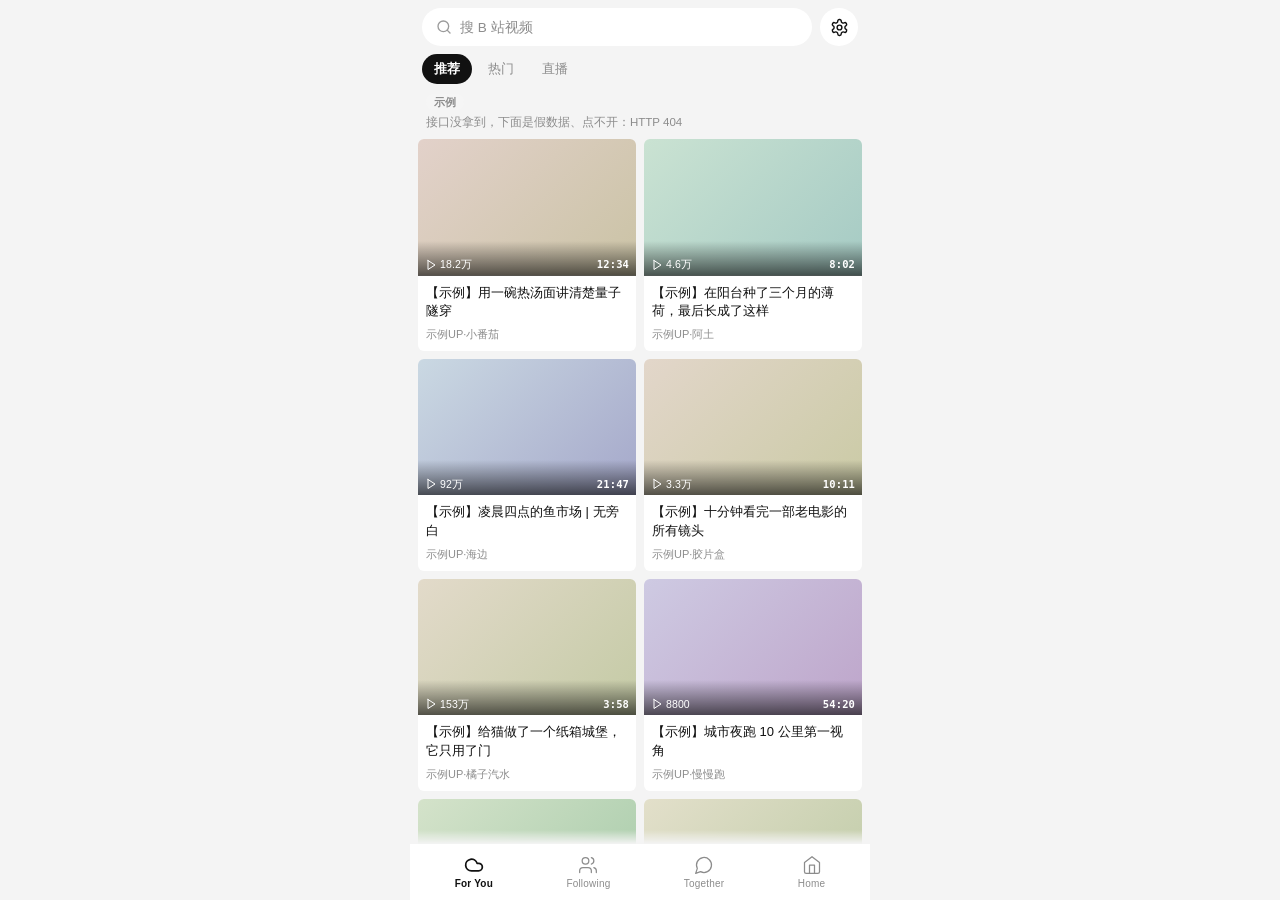
==== commit 4bab06e5: "逛片页接口没拿到时说清原因、示例片点不开不再白屏，播放页开片失败钉一张说明卡；搜索写进网址、返回回到原来的结果和位置；关注页能翻页、多一张「关注列表」；返回钮不再截断慢的返回 Co-Authored-" ====
--- a/client/index.html
+++ b/client/index.html
@@ -36,7 +36,8 @@
   if (d.dataset.embed !== "1") {
     try { var r = new URL(document.referrer); if (r.origin === location.origin && r.pathname.indexOf(location.pathname.replace(/[^\/]*$/, "") + "browse/") === 0) ref = r.href; } catch (e) {}
   }
-  try { if (ref) sessionStorage.setItem("bilitube_ui_back", ref); } catch (e) {}
+  // 逛片页点进来之前自己记过一份带 #（比如 #s/关键词）的整页网址：路径对得上就留着它，不拿不带 # 的 referrer 盖掉
+  try { if (ref) { var oldBack = sessionStorage.getItem("bilitube_ui_back") || ""; if (oldBack.split("#")[0] !== ref.split("#")[0]) sessionStorage.setItem("bilitube_ui_back", ref); } } catch (e) {}
   var t = null;
   try { t = localStorage.getItem("bilitube_theme"); } catch (e) {}
   if (t !== "dark" && t !== "light") t = (window.matchMedia && matchMedia("(prefers-color-scheme: dark)").matches) ? "dark" : "light";
@@ -240,6 +241,13 @@
   opacity: 0; pointer-events: none; transition: opacity .2s ease; z-index: 950;
 }
 .toast[data-on="1"] { opacity: 1; }
+/* 开页那一趟没接上：原因钉在页面上（不然 toast 一闪，剩一张白页，看着像「点不进去」） */
+.open-fail { margin: 76px 16px 0; padding: 16px 18px; border-radius: 14px; background: var(--paper, #fff); color: var(--ink, #111);
+  font: 14px/1.7 var(--font-ui, sans-serif); word-break: break-word; }
+.open-fail b { display: block; font-size: 15px; margin-bottom: 6px; }
+.open-fail p { margin: 6px 0 0; color: var(--ink-soft, #4a4a4a); }
+.open-fail code { font-size: 12.5px; padding: 1px 5px; border-radius: 6px; background: var(--milk, #f5f5f5); }
+.open-fail a { color: inherit; }
 
 /* ── 续播：「上次看到 x:xx，续播？」一行小字＋两个字按钮 ── */
 .resume { display: none; align-items: center; }
@@ -574,6 +582,7 @@
 </head>
 <body>
 <div class="wrap">
+  <div class="open-fail" id="openFail" role="alert" hidden></div>
   <!-- 点播。顶栏、标题下那行小字、「我们的弹幕」「简介」和抽屉由脚本「界面」那段（bInit）搭起来 -->
   <section id="player" hidden>
     <h1 id="title"></h1>
@@ -714,6 +723,44 @@
       method: "POST", credentials: "same-origin",
       headers: { "Content-Type": "application/json" }, body: JSON.stringify(body)
     }).then(function (r) { return r.json(); });
+  }
+  // 开页那一趟（/bili/add、/films）专用：回信不是 JSON（静态服务器的 404 页、反向代理的空 502）时带上 HTTP 状态，
+  // 好分清是「后端回了一句错话」还是「根本没到后端」。
+  function openReq(path, body) {
+    var o = body === undefined ? { credentials: "same-origin" } : {
+      method: "POST", credentials: "same-origin",
+      headers: { "Content-Type": "application/json" }, body: JSON.stringify(body)
+    };
+    return fetch(API + path, o).then(function (r) {
+      return r.json().catch(function () { var e = new Error("HTTP " + r.status); e.status = r.status; e.notJson = true; throw e; });
+    });
+  }
+  // 片子没开成：把原因钉在页面上，带一颗回逛片页的链接。e 是 openReq 抛出来的（没到后端），msg 是后端回的话。
+  function openFail(path, e, msg) {
+    var box = $("openFail");
+    if (!box) return toast(msg || "没接上");
+    box.textContent = "";
+    var add = function (tag, parts) {
+      var el = document.createElement(tag);
+      parts.forEach(function (x) {
+        if (typeof x === "string") el.appendChild(document.createTextNode(x));
+        else { var c = document.createElement("code"); c.textContent = x[0]; el.appendChild(c); }
+      });
+      box.appendChild(el); return el;
+    };
+    if (e) {
+      add("b", ["打不开：后端接口没接上"]);
+      add("p", ["页面向 ", [API + path], " 要片子，回来的" + (e.notJson ? "是 " + e.message + "，不是后端的回信。" : "是网络错误（" + (e.message || e) + "）。")]);
+      add("p", ["多半是反向代理没把 ", [BASE + "api/"], " 转给后端（", ["server/bilitube_server.py"], "），或者后端、",
+        ["mcp/bili_mcp.py"], " 没在跑。照 README「网页怎么接」对一下；在浏览器里直接打开 ", [BASE + "api/bili/me"], " 应该看到一行 JSON。"]);
+    } else {
+      add("b", ["打不开这部"]);
+      add("p", [msg || "后端没说原因"]);
+    }
+    var back = add("p", []), a = document.createElement("a");
+    a.href = "browse/"; a.textContent = "回逛片页"; back.appendChild(a);
+    box.hidden = false;
+    tellSize();
   }
 
   // ── 播放 ──
@@ -1652,7 +1699,7 @@
     var v = $("v");
     if (cur && !v.paused) { try { v.pause(); } catch (e) {} }   // 点播那部停在这一秒
     liveStop(true);
-    live = { room: info.room, info: info, qn: liveQnPref(), seq: 0, tries: [], i: 0 };
+    live = { room: info.room, info: info, qn: liveQnPref(), seq: 0, tries: [], i: 0, openedAt: Date.now() };
     plOpen(false); dmPanelOpen(false); dmStop();
     $("player").hidden = true; $("live").hidden = false;
     $("liveTitle").textContent = info.title || ("直播间 " + info.room);
@@ -1887,18 +1934,27 @@
   // 两个人的弹幕：直播页两秒问一次 api/dm/say?live=<房间>（顺便告诉后端「此刻开着这间」），属于这间房的当场走居中慢道飘。
   // 点播那边的 saySpawn 不接直播的条目。
   var liveSaySince = 0, liveSayTimer = 0, liveSayReady = false, liveDmQ = [], liveDmBusy = false, liveDmGen = 0;
+  // 网络一抖（切 Wi-Fi／流量那会儿）回信会晚到、成摞地到、先发的后到：
+  // 上一问没回就先不发新的（最多等 LIVE_SAY_HANG 毫秒），回来的若比已经用过的那封还旧就扔掉——游标不往回走，同一批公开弹幕不重飘。
+  var LIVE_SAY_HANG = 8000, liveSayBusy = 0, liveSayRq = 0, liveSayDone = 0;
   function liveSayPoll() {
     var L = live;
     if (!L || !liveSayReady) return;
+    if (liveSayBusy && Date.now() - liveSayBusy < LIVE_SAY_HANG) return;
+    var rq = ++liveSayRq;
+    liveSayBusy = Date.now();
     get("/dm/say?since=" + liveSaySince + "&live=" + encodeURIComponent(L.room) + "&ls=1" + (dmS.on ? "&pub=" + ldmSince : "")).then(function (d) {
-      if (live !== L || !d) return;
+      if (rq === liveSayRq) liveSayBusy = 0;
+      if (live !== L || !d || rq < liveSayDone) return;
+      liveSayDone = rq;
       if (d.shotReq) lshotAnswer(L, d.shotReq);            // AI 要看一眼：回一张眼前这一刻的三帧
       if (d.pub) ldmFeed(d.pub);                           // 直播间的公开弹幕（关了公开弹幕就不要）
-      if (typeof d.last === "number" && d.last > liveSaySince) {
+      if (typeof d.last === "number" && d.last < liveSaySince) liveSaySince = 0;   // 后端重启过，池子编号从头数：下一问把新的全取回来
+      else if (typeof d.last === "number" && d.last > liveSaySince) {
         (d.list || []).forEach(function (rec) { if (rec.film === "live:" + L.room) { liveDmEmit(rec); bDmSoon(); } });
         liveSaySince = d.last;
       }
-    }).catch(function () {});
+    }).catch(function () { if (rq === liveSayRq) liveSayBusy = 0; });
   }
   function liveSayStart() {
     var L = live;
@@ -1912,7 +1968,7 @@
     liveSayTimer = setInterval(liveSayPoll, 2000);
   }
   function liveSayStop() {
-    clearInterval(liveSayTimer); liveSayTimer = 0; liveSayReady = false; liveSaySince = 0;
+    clearInterval(liveSayTimer); liveSayTimer = 0; liveSayReady = false; liveSaySince = 0; liveSayBusy = 0; liveSayDone = liveSayRq;
     liveDmQ = []; liveDmBusy = false; liveDmGen++;
     $("liveDm").innerHTML = "";
   }
@@ -3209,7 +3265,7 @@
     });
     bTheme(document.documentElement.dataset.uiTheme, true);
     bNames();
-    setTimeout(function () { if (!cur && !live) bEmptyShow("这部片子没打开"); }, 12000);
+    setTimeout(function () { if (!cur && !live && $("openFail").hidden) bEmptyShow("这部片子没打开"); }, 12000);   // 已经钉了原因卡就不再叠一句
   }
 
   function bTheme(t, quiet) {
@@ -3224,15 +3280,25 @@
     if (EMBED) {                                    // 嵌入：换回 browse/ 刚才那一页（它跳过来之前把页名记在会话里）；用 replace，返回键不在 iframe 里一格格倒
       var h = "";
       try { h = sessionStorage.getItem("bilitube_embed_back") || ""; } catch (e) {}
-      location.replace("browse/?embed=1" + (/^[\w\/-]{1,60}$/.test(h) ? "#" + h : ""));
+      location.replace("browse/?embed=1" + (/^[\w\/%.~-]{1,400}$/.test(h) ? "#" + h : ""));   // #s/关键词 编码后带 %
       return;
     }
-    var ref = "", fromBrowse = false;
+    var ref = "", fromBrowse = false, home = location.origin + location.pathname.replace(/[^\/]*$/, "") + "browse/";
     try { ref = sessionStorage.getItem("bilitube_ui_back") || ""; } catch (e) {}
     try { var r = new URL(document.referrer); fromBrowse = r.origin === location.origin && r.pathname.indexOf(location.pathname.replace(/[^\/]*$/, "") + "browse/") === 0; } catch (e) {}
+    if (ref.indexOf(home) !== 0) ref = "";         // 只回本站的逛片页
     if (fromBrowse && history.length > 1) {
-      history.back();                               // 回到 browse/ 刚才那一页（它自己记着翻到哪儿）
-      setTimeout(function () { location.href = ref || "browse/"; }, 700);   // 没退出去（比如前一格还是这页）就直接去
+      // 回到 browse/ 刚才那一页（它照会话里记的把搜索词、结果、滑到哪儿摆回来）。
+      // 只在页面真的没走（没有 beforeunload / pagehide）2.5 秒后才兜底，用 replace 不压历史——
+      // 原来 0.7 秒后不管退没退出去都再跳一次，手机上开页慢一点，就把正在进行的返回截成「新开一张不带 # 的逛片页」，
+      // 落回推荐页，历史里还多压一格，再按返回又回到视频从头放。
+      var gone = false, mark = function () { gone = true; };
+      window.addEventListener("beforeunload", mark); window.addEventListener("pagehide", mark);
+      history.back();
+      setTimeout(function () {
+        window.removeEventListener("beforeunload", mark); window.removeEventListener("pagehide", mark);
+        if (!gone && document.visibilityState === "visible") location.replace(ref || "browse/");
+      }, 2500);
       return;
     }
     location.href = ref || "browse/";
@@ -3394,6 +3460,9 @@
   // 聊得多的片子这张单子会很长，把简介、评论区顶远：默认只露最近发的 BDM_FOLD 条（按发送先后挑，排法不变），
   // 底下一行「展开全部 N 条」，再点收起；新飘进来的那条总在露出的几条里。每次换片 / 进来都从折叠开始。
   var BDM_FOLD = 3, bDmOpen = false, bDmLast = null;
+  // 直播的片子号只按房间记（live:<房间>），不分哪一场：这里只列「这一场」的——这次打开直播页往前 LIVE_DM_HOURS 小时内发的。
+  // 旧的不删，「一起聊过的片」里照样翻得到。想改窗口就改这个数。
+  var LIVE_DM_HOURS = 6;
   function bDmFilm() { return bLiveOn() ? "live:" + live.room : (cur ? cur.id : ""); }
   function bDmSoon() { clearTimeout(bDmTimer); bDmTimer = setTimeout(bDmLoad, 600); }
   function bDmLoad() {
@@ -3417,7 +3486,11 @@
     items.sort(isLive
       ? function (a, b) { return (a.at || "") < (b.at || "") ? -1 : (a.at || "") > (b.at || "") ? 1 : 0; }
       : function (a, b) { return (a.t || 0) - (b.t || 0) || ((a.at || "") < (b.at || "") ? -1 : 1); });
-    if (isLive && items.length > 40) items = items.slice(-40);
+    if (isLive) {
+      var cut = ((live && live.openedAt) || Date.now()) - LIVE_DM_HOURS * 3600e3;
+      items = items.filter(function (x) { var ms = Date.parse(String(x.at || "").replace(/Z?$/, "Z")); return !isNaN(ms) && ms >= cut; });
+      if (items.length > 40) items = items.slice(-40);
+    }
     blk.hidden = !items.length;
     bDmLast = { items: items, isLive: isLive };
     var keyOf = function (it) { return it.id || ((it.at || "") + "|" + it.text); };
@@ -3531,20 +3604,20 @@
     var m = /^bili:(BV[0-9A-Za-z]{10})(?:_p(\d{1,4}))?$/.exec(want);
     var mg = /^bili:((?:ep|ss|md)\d{1,12})$/.exec(want);     // 番剧 / 影视：ss / md＝进账号上次看到的那一集
     if (m || mg) {
-      post("/bili/add", { ref: mg ? mg[1] : m[1] + (m[2] && m[2] !== "1" ? "?p=" + m[2] : ""), direct: 1 }).then(function (r) {
+      openReq("/bili/add", { ref: mg ? mg[1] : m[1] + (m[2] && m[2] !== "1" ? "?p=" + m[2] : ""), direct: 1 }).then(function (r) {
         if (r && r.ok && r.film) {
           if (r.direct && r.direct.ok) directPre[r.film.id] = { d: r.direct, at: Date.now() };
           open(r.film, { play: qPlay, t: qT }); dropQFilm();
-        } else toast((r && r.error) || "没接上");
-      }).catch(function () { toast("没接上"); });
+        } else openFail("/bili/add", null, (r && r.error) || "没接上");
+      }).catch(function (e) { openFail("/bili/add", e); });
     } else {
-      get("/films").then(function (d) {
+      openReq("/films").then(function (d) {
         films = d.films || [];
         var hit = null;
         films.forEach(function (f) { if (f.id === want) hit = f; });
         if (hit) { open(hit, { play: qPlay, t: qT }); dropQFilm(); return; }
-        if (qFilm) toast("找不到这部片子");
-      }).catch(function () { toast("片子信息没拉下来"); });
+        if (qFilm) openFail("/films", null, "找不到这部片子（" + want + "）");
+      }).catch(function (e) { openFail("/films", e); });
     }
   }
 })();
